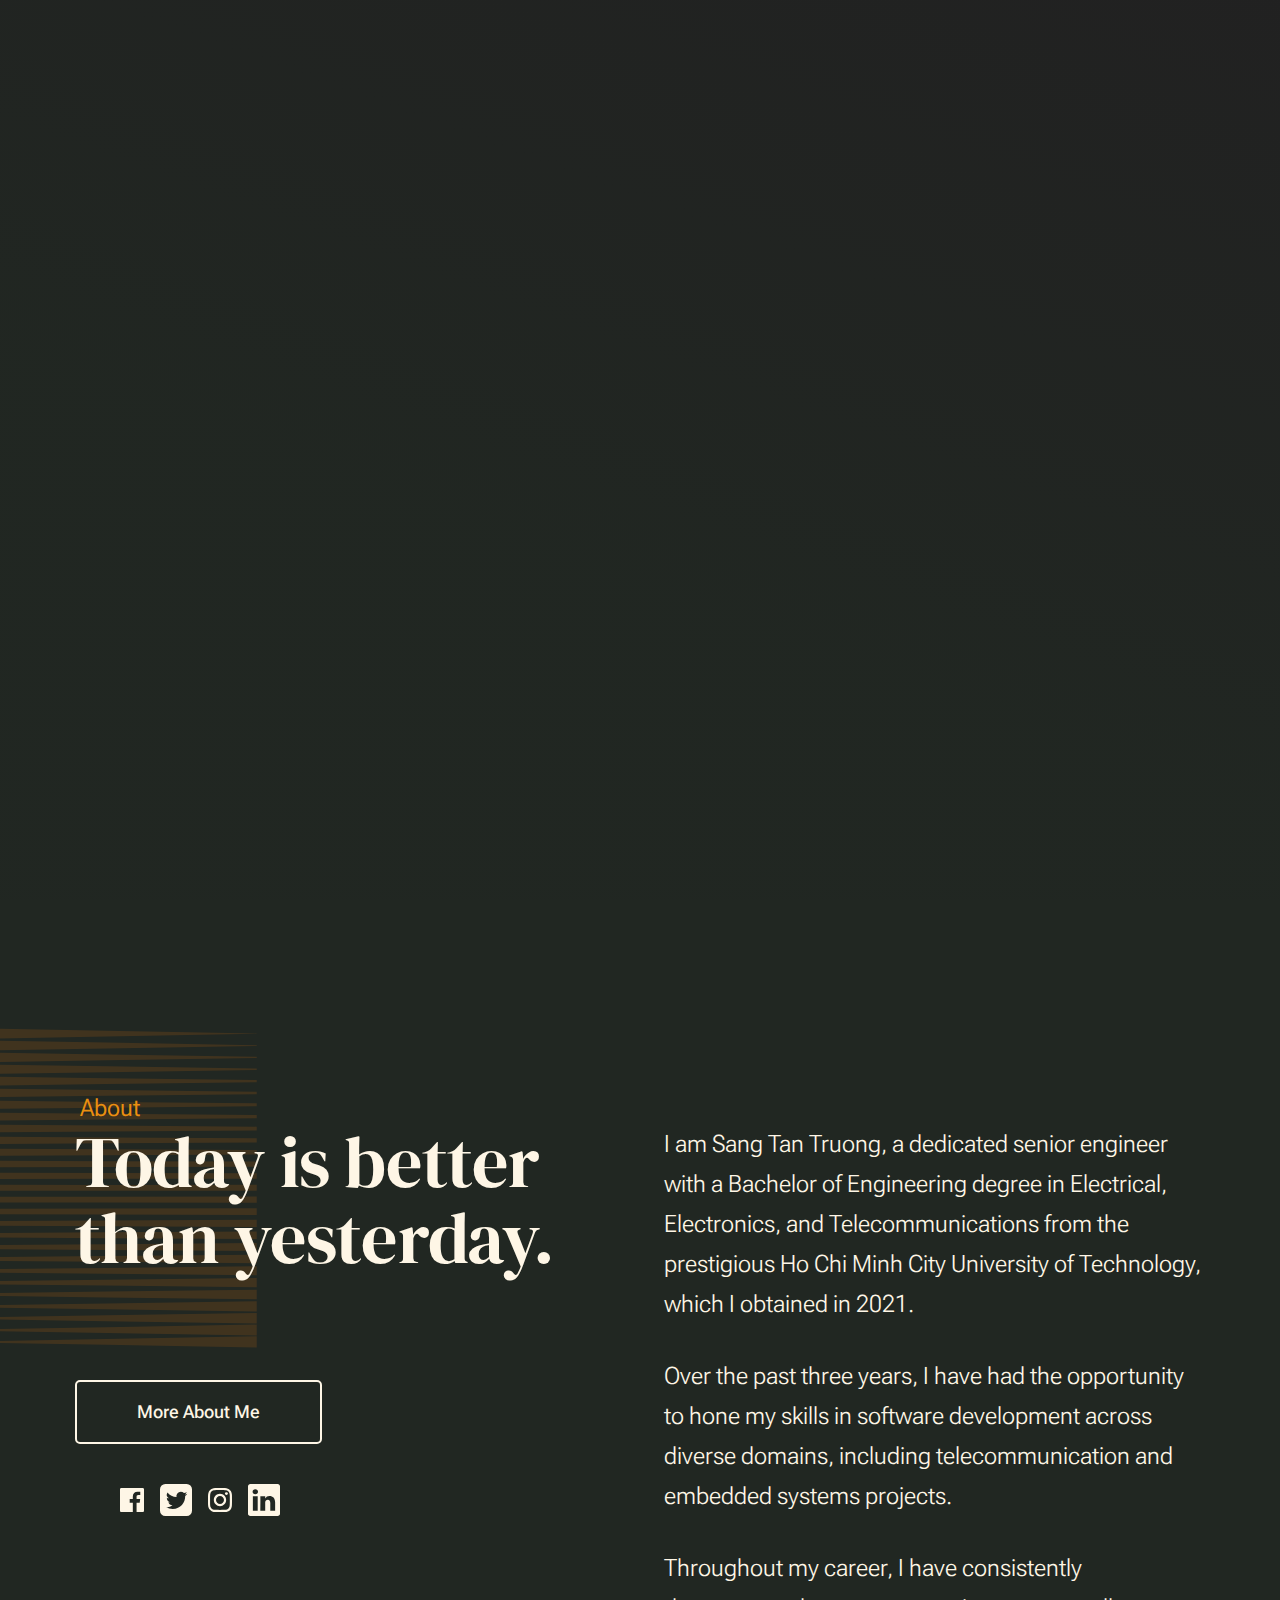
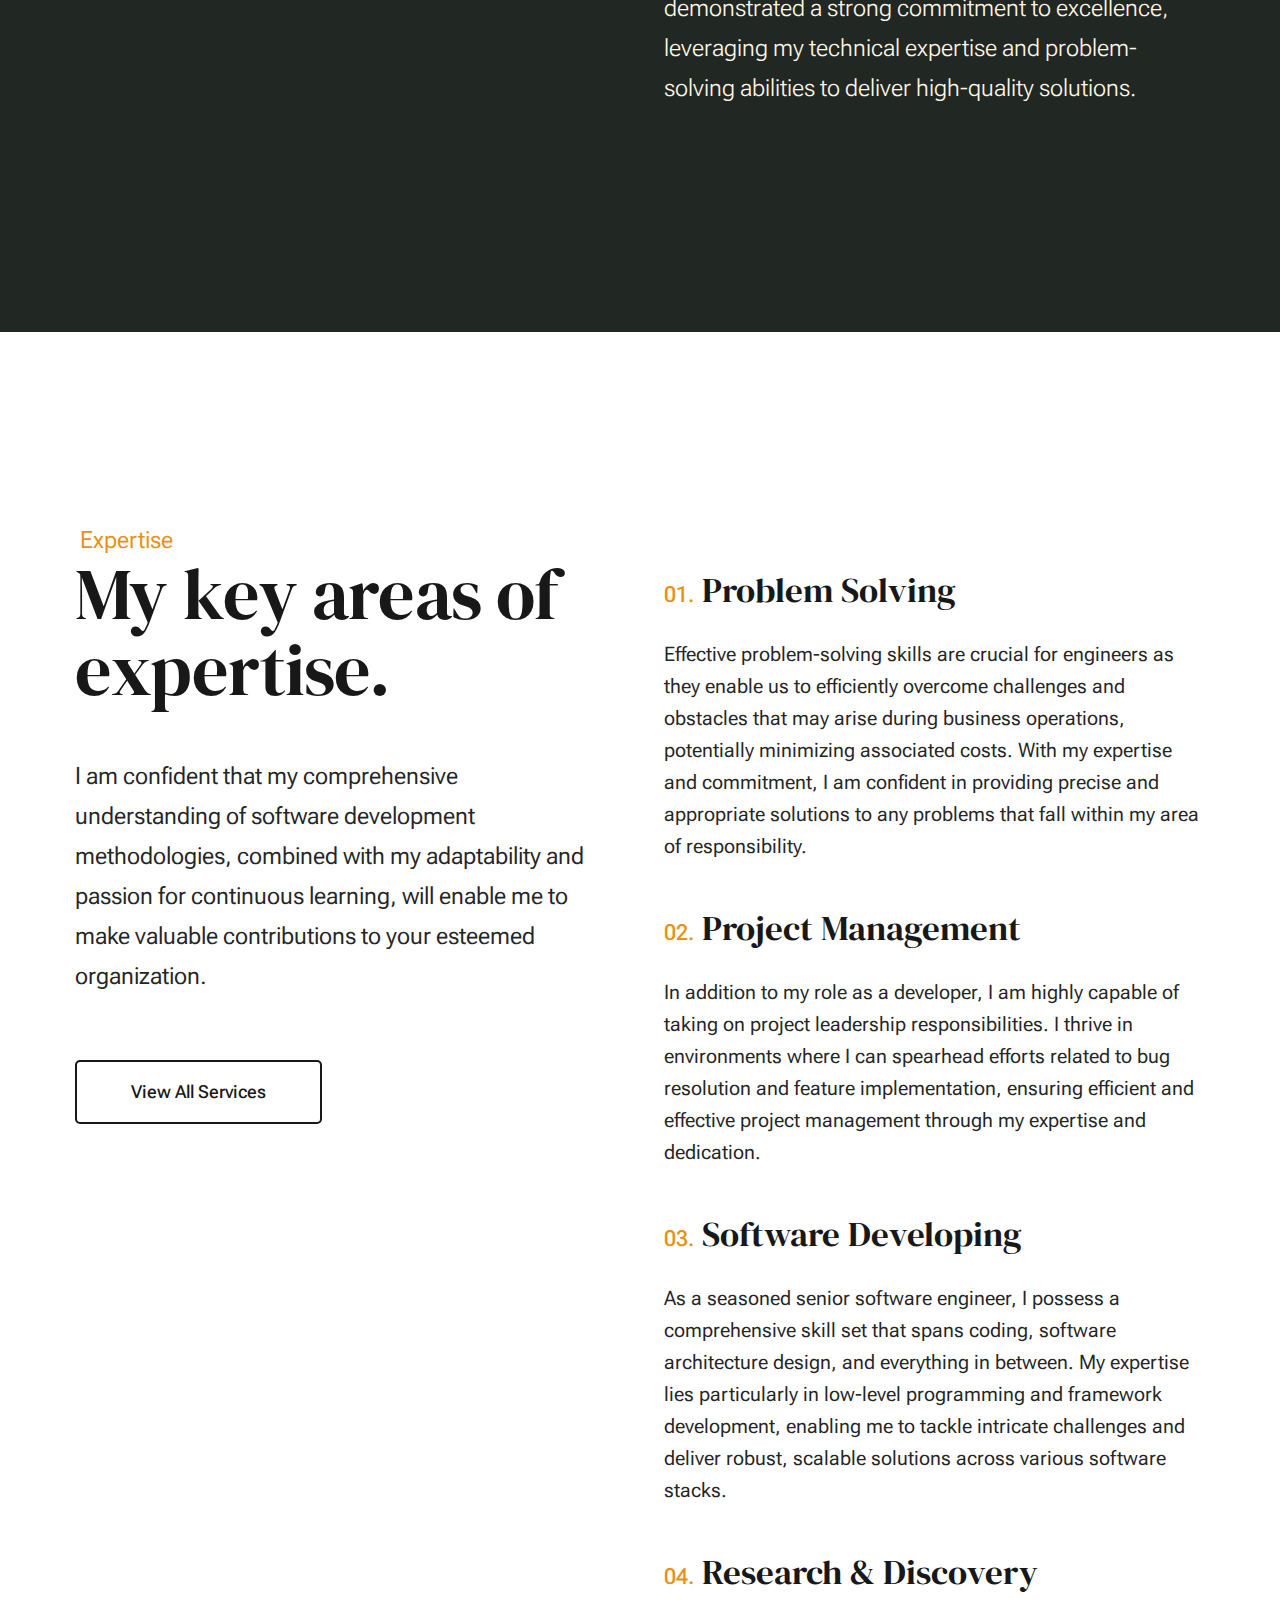
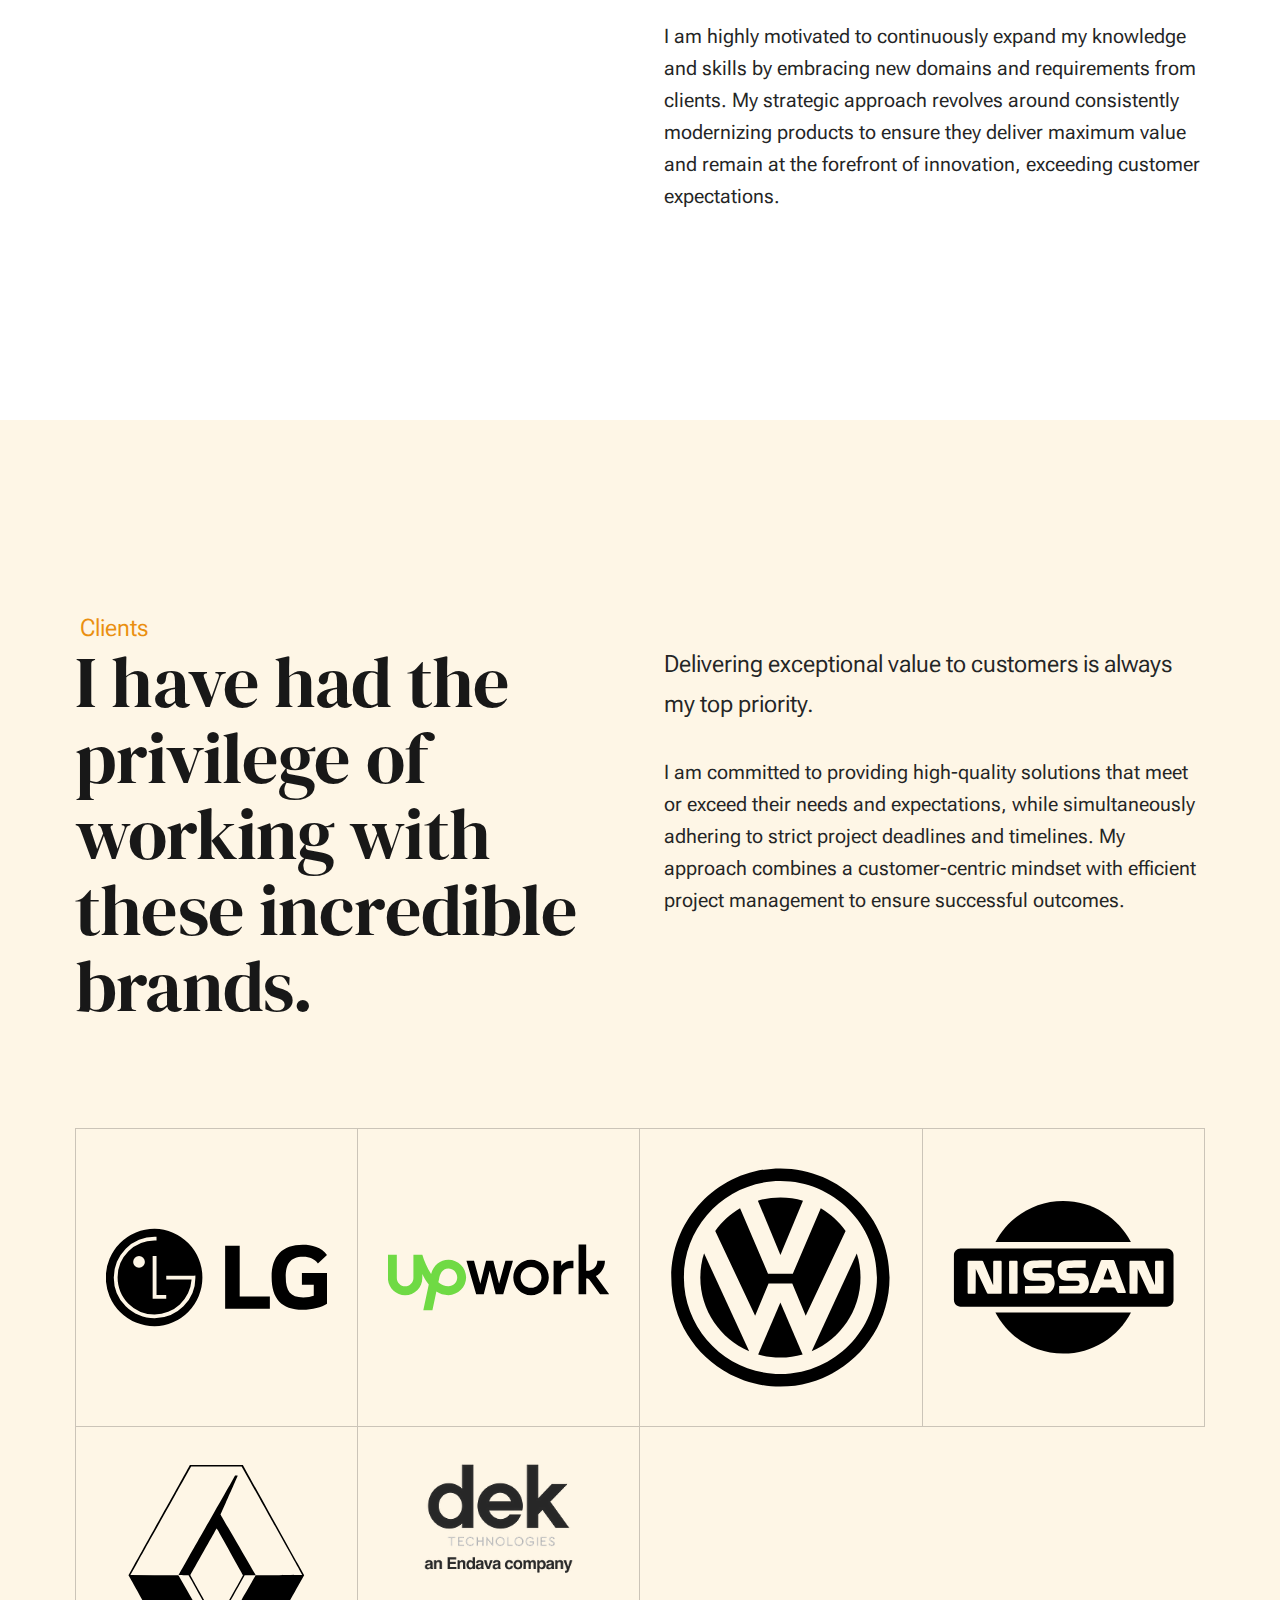
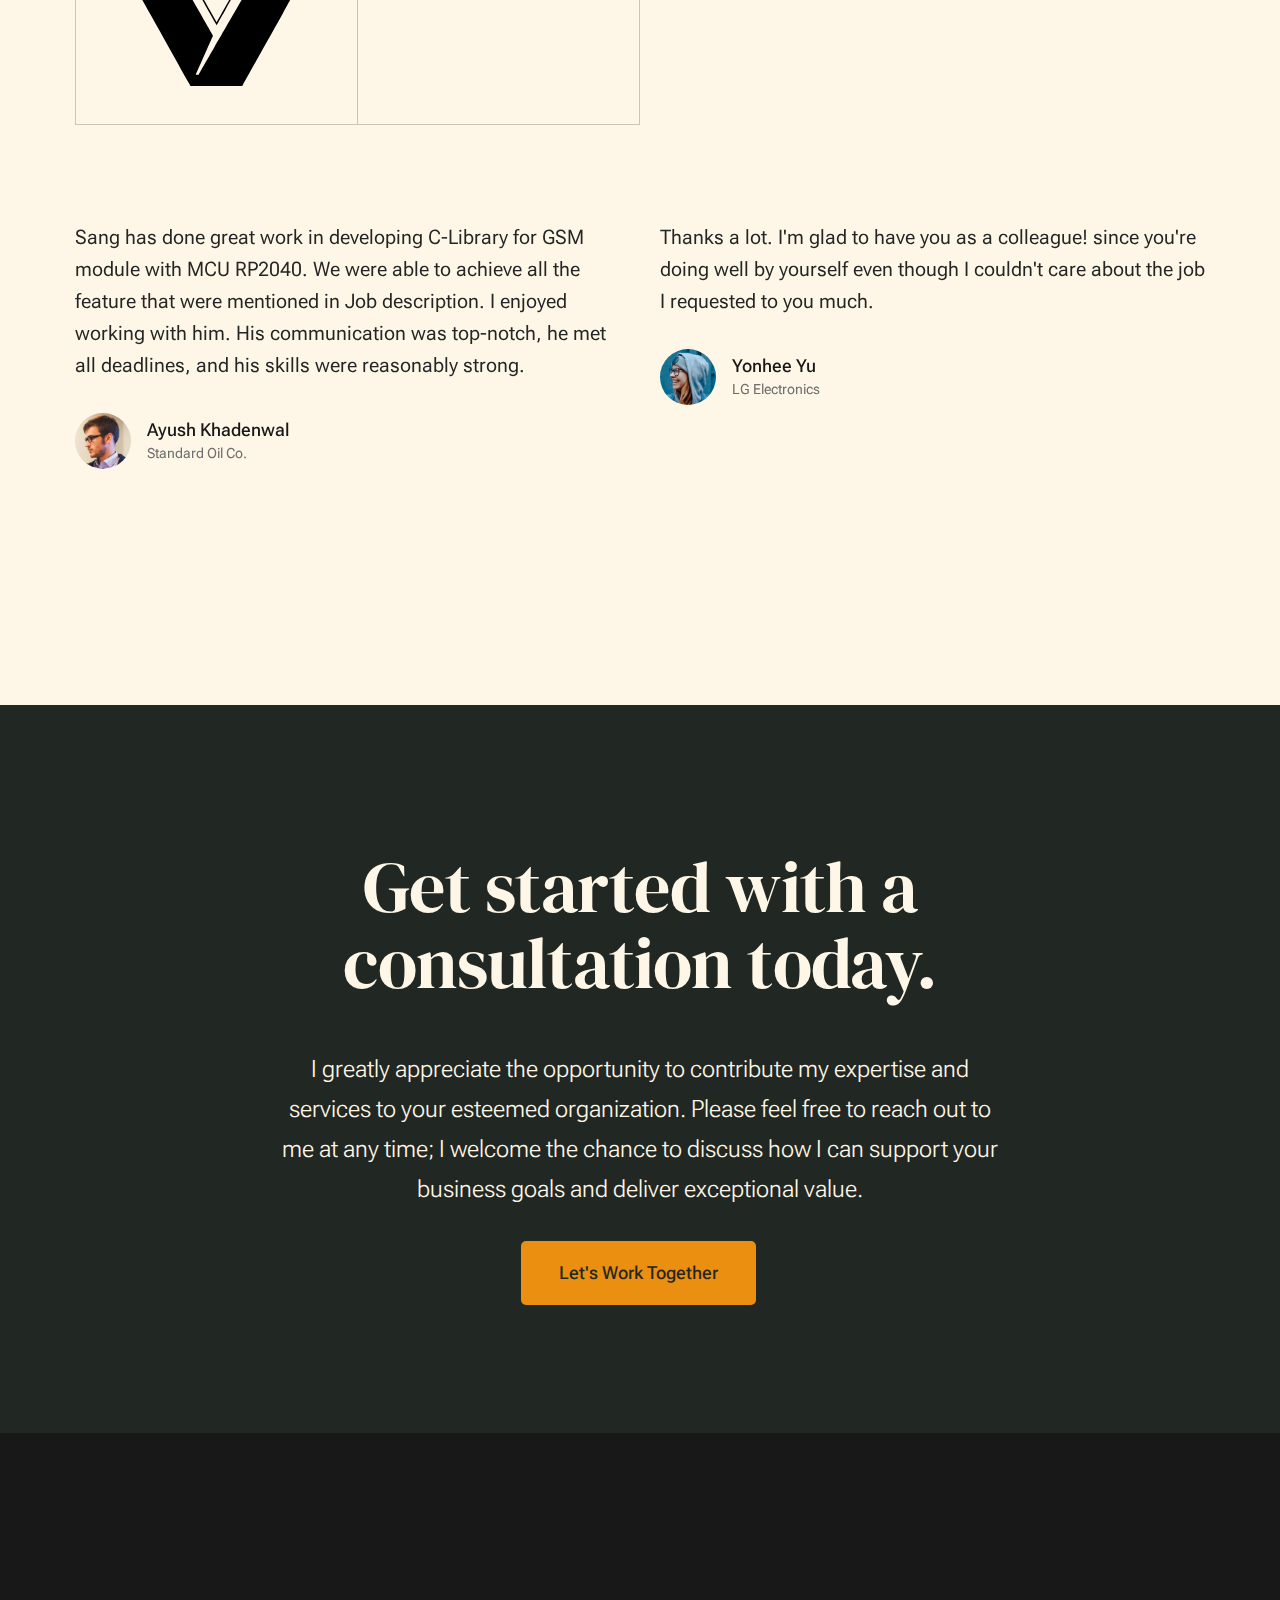
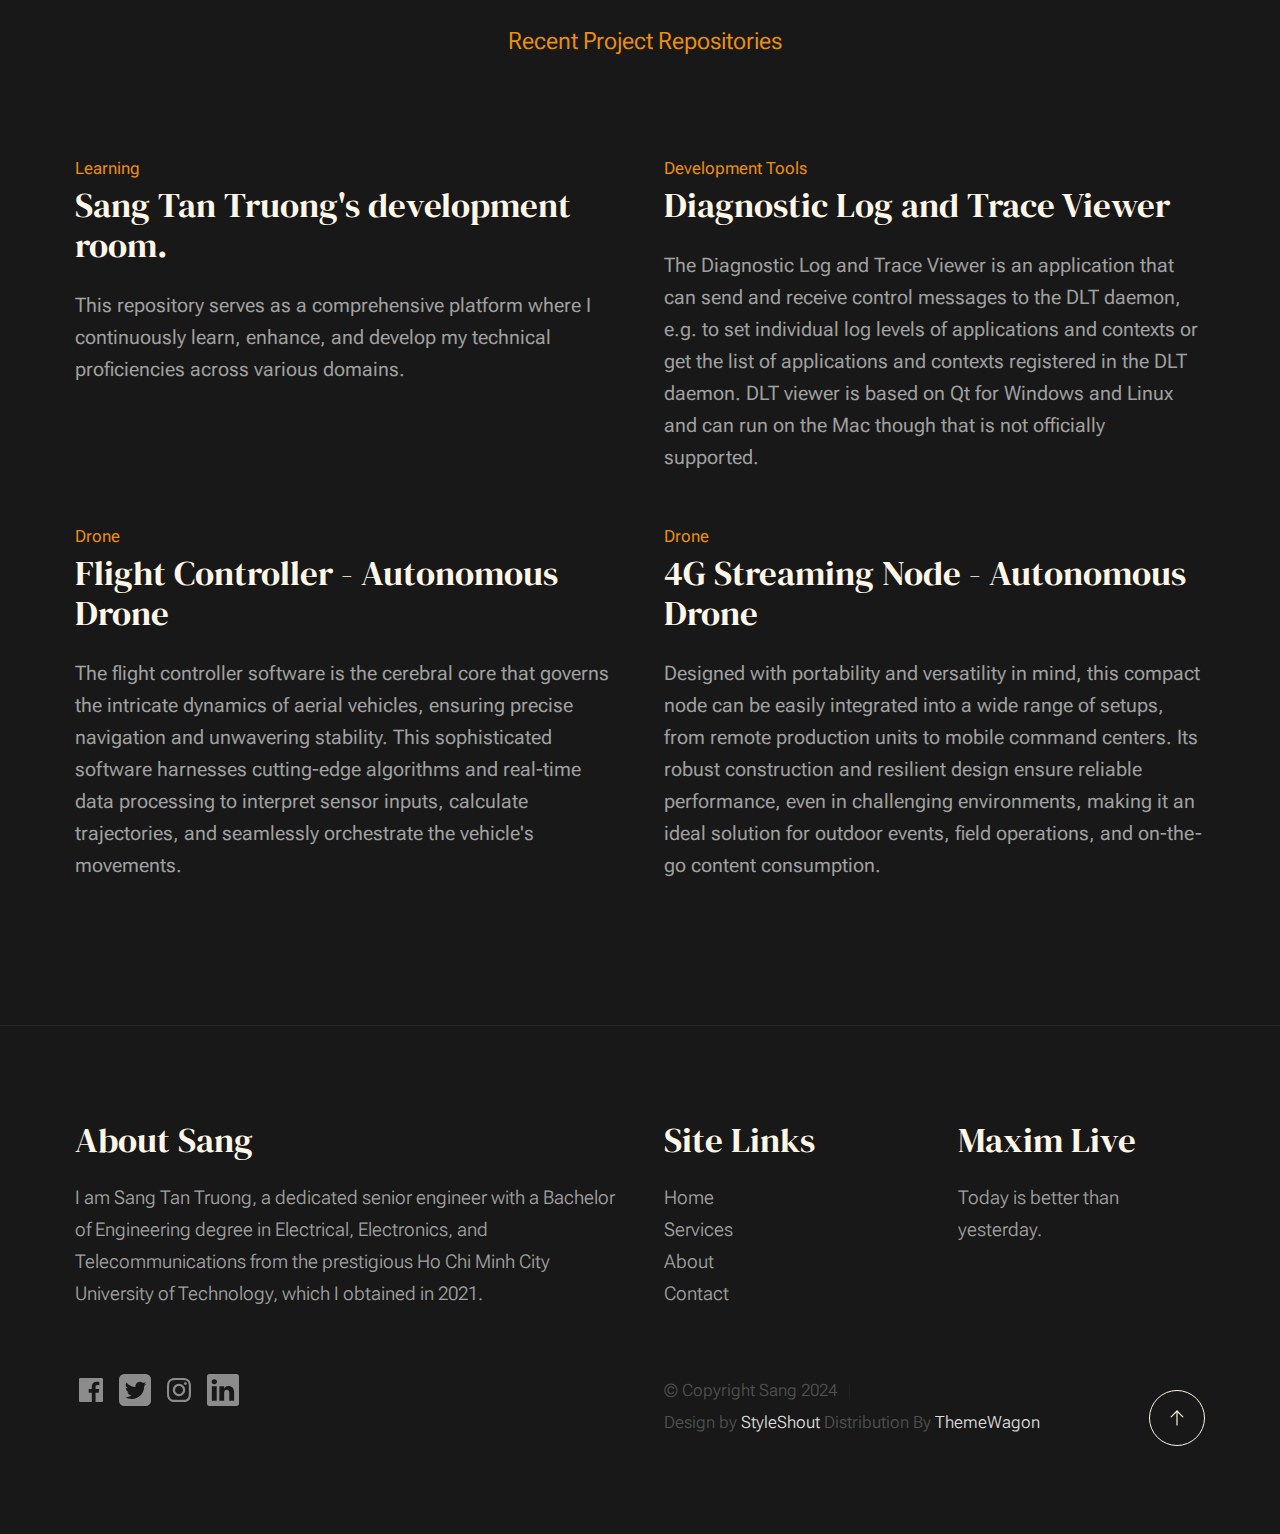
==== index.html @ 1070740a "Initial Commit for the contents" ====
<!DOCTYPE html>
<html lang="en" class="no-js" >
<head>

    <!--- basic page needs
    ================================================== -->
    <meta charset="utf-8">
    <meta name="viewport" content="width=device-width, initial-scale=1">
    <title>Sang</title>

    <script>
        document.documentElement.classList.remove('no-js');
        document.documentElement.classList.add('js');
    </script>

    <!-- CSS
    ================================================== -->
    <link rel="stylesheet" href="css/vendor.css">
    <link rel="stylesheet" href="css/styles.css">

    <!-- favicons
    ================================================== -->
    <link rel="apple-touch-icon" sizes="180x180" href="apple-touch-icon.png">
    <link rel="icon" type="image/png" sizes="32x32" href="favicon-32x32.png">
    <link rel="icon" type="image/png" sizes="16x16" href="favicon-16x16.png">
    <link rel="manifest" href="site.webmanifest">

</head>


<body id="top">


    <!-- preloader
    ================================================== -->
    <div id="preloader">
        <div id="loader" class="dots-fade">
            <div></div>
            <div></div>
            <div></div>
        </div>
    </div>


    <!-- page wrap
    ================================================== -->
    <div id="page" class="s-pagewrap ss-home">


        <!-- # site header
        ================================================== -->
        <header class="s-header">

            <div class="row s-header__inner width-sixteen-col">

                <div class="s-header__block">
                    <div class="s-header__logo">
                        <a class="logo" href="index.html">
                            <img src="images/logo.svg" alt="Homepage">
                        </a>
                    </div>

                    <a class="s-header__menu-toggle" href="#0"><span>Menu</span></a>
                </div> <!-- end s-header__block -->

                <nav class="s-header__nav">

                    <ul class="s-header__menu-links">
                        <li><a href="about.html">About</a></li>
                        <li><a href="services.html">Services</a></li>
                        <li><a href="contact.html">Contact</a></li>
                    </ul> <!-- s-header__menu-links -->

                    <div class="s-header__contact">
                        <a href="contact.html" class="btn btn--primary s-header__contact-btn">Let's Work Together</a>
                    </div> <!-- s-header__contact -->

                </nav> <!-- end s-header__nav -->

            </div> <!-- end s-header__inner -->

        </header> <!-- end s-header -->


        <!-- # site main content
        ================================================== -->
        <section id="content" class="s-content">

            <!-- intro
            ----------------------------------------------- -->
            <section id="intro" class="s-intro">

                <div class="row s-intro__content width-sixteen-col">

                    <div class="column lg-12 s-intro__content-inner grid-block">

                        <div class="s-intro__content-text">
                            <div class="s-intro__content-pretitle text-pretitle">Hello, I'm Sang</div>
                            <h1 class="s-intro__content-title">
                                I create robust <br>
                                and reliable software <br>
                                that delivers results <br>
                                for your business.
                            </h1>
                        </div> <!-- s-intro__content-text -->

                        <div class="s-intro__content-media">
                            <div class="s-intro__content-media-inner">
                                <img src="images/intro-bg.jpg" srcset="images/intro-bg.jpg 1x, images/intro-bg@2x.jpg 2x" alt="">
                                <div class="lines">
                                    <span></span>
                                </div>
                            </div>
                        </div> <!-- s-intro__content-media -->

                        <div class="s-intro__scroll-down">
                            <a href="#about" class="smoothscroll">
                                <div class="scroll-icon">
                                    <svg xmlns="http://www.w3.org/2000/svg" viewBox="0 0 24 24" width="36" height="36" fill="none" stroke="#97b34a" stroke-width="1" stroke-linecap="round" stroke-linejoin="round">&lt;!--!  Atomicons Free 1.00 by @atisalab License - https://atomicons.com/license/ (Icons: CC BY 4.0) Copyright 2021 Atomicons --&gt;<polyline points="7 13 12 18 17 13"></polyline><line x1="12" y1="18" x2="12" y2="6"></line></svg>
                                </div>
                                <span>Scroll for more</span>
                            </a>
                        </div> <!-- s-intro__scroll-down -->

                    </div> <!-- s-intro__content-inner -->

                </div> <!-- s-intro__content -->

            </section> <!-- end s-intro -->

            <!-- about
            ----------------------------------------------- -->
            <section id="about" class="s-about target-section">

                <div class="row s-about__content width-sixteen-col">
                    <div class="column grid-block grid-section-split">

                        <img src="images/geometric_shape.svg" alt="" class="s-about__content-imgbg">

                        <div class="section-header grid-section-split__header">
                            <div class="text-pretitle">About</div>
                            <h2 class="text-display-title">
                            Today is better than yesterday.
                            </h2>
                        </div> <!-- end section-header -->

                        <div class="s-about__content-main grid-section-split__primary">
                            <p class="attention-getter">
                                I am Sang Tan Truong, a dedicated senior engineer
                                with a Bachelor of Engineering degree in Electrical, Electronics, and Telecommunications
                                from the prestigious Ho Chi Minh City University of Technology, which I obtained in 2021.
                            </p>

                            <p class="attention-getter">
                                Over the past three years, I have had the opportunity to hone my skills in software development
                                across diverse domains, including telecommunication and embedded systems projects.
                            </p>

                            <p class="attention-getter">
                                Throughout my career, I have consistently demonstrated a strong commitment to excellence,
                                leveraging my technical expertise and problem-solving abilities to deliver high-quality solutions.
                            </p>
                        </div> <!-- end s-about__content-main -->

                        <div class="s-about__content-btn grid-section-split__bottom">
                            <a href="about.html" class="btn btn--stroke u-fullwidth">More About Me</a>

                            <ul class="s-about__social social-list">
                                <li>
                                    <a href="https://www.facebook.com/tan.sang.1428/" target="_blank">
                                        <svg xmlns="http://www.w3.org/2000/svg" width="24" height="24" viewBox="0 0 24 24" style="fill:rgba(0, 0, 0, 1);transform:;-ms-filter:"><path d="M20,3H4C3.447,3,3,3.448,3,4v16c0,0.552,0.447,1,1,1h8.615v-6.96h-2.338v-2.725h2.338v-2c0-2.325,1.42-3.592,3.5-3.592 c0.699-0.002,1.399,0.034,2.095,0.107v2.42h-1.435c-1.128,0-1.348,0.538-1.348,1.325v1.735h2.697l-0.35,2.725h-2.348V21H20 c0.553,0,1-0.448,1-1V4C21,3.448,20.553,3,20,3z"></path></svg>
                                        <span class="u-screen-reader-text">Facebook</span>
                                    </a>
                                </li>
                                <li>
                                    <a href="https://twitter.com/sang_truon45366" target="_blank">
                                        <svg xmlns="http://www.w3.org/2000/svg" width="24" height="24" viewBox="0 0 24 24" fill="#000"><path d="M20 0a4 4 0 0 1 4 4v16a4 4 0 0 1-4 4H4a4 4 0 0 1-4-4V4a4 4 0 0 1 4-4h16zm-4.42 5.8a3.28 3.28 0 0 0-3.2 4.03A9.32 9.32 0 0 1 5.61 6.4a3.26 3.26 0 0 0 1.02 4.38 3.27 3.27 0 0 1-1.49-.4v.03a3.28 3.28 0 0 0 2.64 3.22 3.3 3.3 0 0 1-1.49.06 3.29 3.29 0 0 0 3.07 2.28 6.59 6.59 0 0 1-4.86 1.36 9.29 9.29 0 0 0 5.03 1.47c6.04 0 9.34-5 9.34-9.34v-.42a6.65 6.65 0 0 0 1.63-1.7c-.59.26-1.22.44-1.89.52.68-.41 1.2-1.05 1.45-1.82-.64.38-1.34.65-2.09.8a3.28 3.28 0 0 0-2.4-1.04z"/></svg>
                                        <span class="u-screen-reader-text">Twitter</span>
                                    </a>
                                </li>
                                <li>
                                    <a href="https://www.instagram.com/sang_truongtan/" target="_blank">
                                        <svg xmlns="http://www.w3.org/2000/svg" width="24" height="24" viewBox="0 0 24 24" style="fill:rgba(0, 0, 0, 1);transform:;-ms-filter:"><path d="M11.999,7.377c-2.554,0-4.623,2.07-4.623,4.623c0,2.554,2.069,4.624,4.623,4.624c2.552,0,4.623-2.07,4.623-4.624 C16.622,9.447,14.551,7.377,11.999,7.377L11.999,7.377z M11.999,15.004c-1.659,0-3.004-1.345-3.004-3.003 c0-1.659,1.345-3.003,3.004-3.003s3.002,1.344,3.002,3.003C15.001,13.659,13.658,15.004,11.999,15.004L11.999,15.004z"></path><circle cx="16.806" cy="7.207" r="1.078"></circle><path d="M20.533,6.111c-0.469-1.209-1.424-2.165-2.633-2.632c-0.699-0.263-1.438-0.404-2.186-0.42 c-0.963-0.042-1.268-0.054-3.71-0.054s-2.755,0-3.71,0.054C7.548,3.074,6.809,3.215,6.11,3.479C4.9,3.946,3.945,4.902,3.477,6.111 c-0.263,0.7-0.404,1.438-0.419,2.186c-0.043,0.962-0.056,1.267-0.056,3.71c0,2.442,0,2.753,0.056,3.71 c0.015,0.748,0.156,1.486,0.419,2.187c0.469,1.208,1.424,2.164,2.634,2.632c0.696,0.272,1.435,0.426,2.185,0.45 c0.963,0.042,1.268,0.055,3.71,0.055s2.755,0,3.71-0.055c0.747-0.015,1.486-0.157,2.186-0.419c1.209-0.469,2.164-1.424,2.633-2.633 c0.263-0.7,0.404-1.438,0.419-2.186c0.043-0.962,0.056-1.267,0.056-3.71s0-2.753-0.056-3.71C20.941,7.57,20.801,6.819,20.533,6.111z M19.315,15.643c-0.007,0.576-0.111,1.147-0.311,1.688c-0.305,0.787-0.926,1.409-1.712,1.711c-0.535,0.199-1.099,0.303-1.67,0.311 c-0.95,0.044-1.218,0.055-3.654,0.055c-2.438,0-2.687,0-3.655-0.055c-0.569-0.007-1.135-0.112-1.669-0.311 c-0.789-0.301-1.414-0.923-1.719-1.711c-0.196-0.534-0.302-1.099-0.311-1.669c-0.043-0.95-0.053-1.218-0.053-3.654 c0-2.437,0-2.686,0.053-3.655c0.007-0.576,0.111-1.146,0.311-1.687c0.305-0.789,0.93-1.41,1.719-1.712 c0.534-0.198,1.1-0.303,1.669-0.311c0.951-0.043,1.218-0.055,3.655-0.055c2.437,0,2.687,0,3.654,0.055 c0.571,0.007,1.135,0.112,1.67,0.311c0.786,0.303,1.407,0.925,1.712,1.712c0.196,0.534,0.302,1.099,0.311,1.669 c0.043,0.951,0.054,1.218,0.054,3.655c0,2.436,0,2.698-0.043,3.654H19.315z"></path></svg>
                                        <span class="u-screen-reader-text">Instagram</span>
                                    </a>
                                </li>
                                <li>
                                    <a href="https://www.linkedin.com/in/sang-truong-tan-82979b220/" target="_blank">
                                        <svg xmlns="http://www.w3.org/2000/svg" width="24" height="24" viewBox="0 0 24 24" fill="#000"><path d="M22.23 0H1.77C.8 0 0 .77 0 1.72v20.56C0 23.23.8 24 1.77 24h20.46c.98 0 1.77-.77 1.77-1.72V1.72C24 .77 23.2 0 22.23 0zM7.27 20.1H3.65V9.24h3.62V20.1zM5.47 7.76h-.03c-1.22 0-2-.83-2-1.87 0-1.06.8-1.87 2.05-1.87 1.24 0 2 .8 2.02 1.87 0 1.04-.78 1.87-2.05 1.87zM20.34 20.1h-3.63v-5.8c0-1.45-.52-2.45-1.83-2.45-1 0-1.6.67-1.87 1.32-.1.23-.11.55-.11.88v6.05H9.28s.05-9.82 0-10.84h3.63v1.54a3.6 3.6 0 0 1 3.26-1.8c2.39 0 4.18 1.56 4.18 4.89v6.21z"/></svg>
                                        <span class="u-screen-reader-text">Linkedin</span>
                                    </a>
                                </li>
                            </ul> <!-- end s-footer__social -->
                        </div> <!-- end s-about__content-btn -->

                    </div> <!-- content-inner -->
                </div>

            </section> <!-- end s-about -->

            <!-- expertise
            ----------------------------------------------- -->
            <section id="expertise" class="s-expertise">

                <div class="row s-expertise__content width-sixteen-col">
                    <div class="column xl-12 grid-block grid-section-split">

                        <div class="section-header grid-section-split__header">
                            <div class="text-pretitle">Expertise</div>
                            <h2 class="text-display-title">
                            My key areas of expertise.
                            </h2>

                            <p class="lead">
                            I am confident that my comprehensive understanding of software development methodologies,
                            combined with my adaptability and passion for continuous learning,
                            will enable me to make valuable contributions to your esteemed organization.
                            </p>
                        </div> <!-- end section-header -->

                        <div class="s-expertise__content-main grid-section-split__primary">

                            <div class="grid-list-items list-items show-ctr">
                                <div class="grid-list-items__item list-items__item">
                                    <div class="grid-list-items__title list-items__item-header">
                                        <h3 class="list-items__item-title">Problem Solving</h3>
                                    </div>
                                    <div class="grid-list-items__text list-items__item-text">
                                        <p>
                                        Effective problem-solving skills are crucial for engineers as
                                        they enable us to efficiently overcome challenges and obstacles
                                        that may arise during business operations,
                                        potentially minimizing associated costs. With my expertise and commitment,
                                        I am confident in providing precise and appropriate solutions to
                                        any problems that fall within my area of responsibility.
                                        </p>
                                    </div>
                                </div> <!-- list-item -->
                                <div class="grid-list-items__item list-items__item">
                                    <div class="grid-list-items__title list-items__item-header">
                                        <h3 class="list-items__item-title">Project Management</h3>
                                    </div>
                                    <div class="grid-list-items__text list-items__item-text">
                                        <p>
                                        In addition to my role as a developer, I am highly capable of taking on project leadership responsibilities.
                                        I thrive in environments where I can spearhead efforts related to bug resolution and feature implementation,
                                        ensuring efficient and effective project management through my expertise and dedication.
                                        </p>
                                    </div>
                                </div> <!-- list-expertise__item -->
                                <div class="grid-list-items__item list-items__item">
                                    <div class="grid-list-items__title list-items__item-header">
                                        <h3 class="list-items__item-title">Software Developing</h3>
                                    </div>
                                    <div class="grid-list-items__text list-items__item-text">
                                        <p>
                                            As a seasoned senior software engineer, I possess a comprehensive skill set that spans coding,
                                            software architecture design, and everything in between.
                                            My expertise lies particularly in low-level programming and framework development,
                                            enabling me to tackle intricate challenges and deliver robust,
                                            scalable solutions across various software stacks.
                                        </p>
                                    </div>
                                </div> <!-- list-expertise__item -->
                                <div class="grid-list-items__item list-items__item">
                                    <div class="grid-list-items__title list-items__item-header">
                                        <h3 class="list-items__item-title">Research & Discovery</h3>
                                    </div>
                                    <div class="grid-list-items__text list-items__item-text">
                                        <p>
                                            I am highly motivated to continuously expand my knowledge and skills by
                                            embracing new domains and requirements from clients.
                                            My strategic approach revolves around consistently modernizing products
                                            to ensure they deliver maximum value and remain at the forefront of innovation,
                                            exceeding customer expectations.
                                        </p>
                                    </div>
                                </div> <!-- list-expertise__item -->

                            </div> <!-- grid-list-items -->
                        </div> <!-- end s-expertise__content-main -->

                        <div class="s-expertise__content-btn grid-section-split__bottom">
                            <a href="services.html" class="btn btn--stroke u-fullwidth">View All Services</a>
                        </div> <!-- end s-about__content-btn -->

                    </div> <!-- end grid-block-->
                </div> <!-- end s-expertise__content -->

            </section> <!-- end s-expertise -->

            <!-- clients
            ----------------------------------------------- -->
            <section id="clients" class="s-clients">

                <div class="row s-clients__content-block width-sixteen-col">
                    <div class="column xl-12 grid-block grid-section-split">

                        <div class="section-header grid-section-split__header">
                            <div class="text-pretitle">Clients</div>
                            <h2 class="text-display-title">
                            I have had the privilege of working with these incredible brands.
                            </h2>
                        </div> <!-- end section-header -->

                        <div class="grid-section-split__primary">
                            <p class="lead">
                                Delivering exceptional value to customers is always my top priority.
                            </p>

                            <p>
                                I am committed to providing high-quality solutions that meet or exceed their needs and expectations,
                                while simultaneously adhering to strict project deadlines and timelines.
                                My approach combines a customer-centric mindset with efficient project management to ensure successful outcomes.
                            </p>
                        </div> <!-- end grid-section-split__primary -->

                    </div> <!-- end column -->
                </div> <!-- end row -->

                <div class="row s-clients__content-block width-sixteen-col">
                    <div class="column xl-12">

                        <div class="clients-list">
                            <div class="clients-list__item">
                                <a href="#0">
                                    <img src="images/clients/lg.svg" alt="">
                                </a>
                            </div>
                            <div class="clients-list__item">
                                <a href="#0">
                                    <img src="images/clients/upwork.svg" alt="">
                                </a>
                            </div>
                            <div class="clients-list__item">
                                <a href="#0">
                                    <img src="images/clients/volkswagen.svg" alt="">
                                </a>
                            </div>
                            <div class="clients-list__item">
                                <a href="#0">
                                    <img src="images/clients/nissan.svg" alt="">
                                </a>
                            </div>
                            <div class="clients-list__item">
                                <a href="#0">
                                    <img src="images/clients/renault.svg" alt="">
                                </a>
                            </div>
                            <div class="clients-list__item">
                                <a href="#0">
                                    <img src="images/clients/DEK.png" alt="">
                                </a>
                            </div>
                        </div> <!-- end clients-list -->

                    </div> <!-- end column -->
                </div> <!-- end row -->

                <div class="row s-clients__content-block width-sixteen-col">
                    <div class="column xl-12 testimonials">

                        <div class="swiper-container testimonials__slider home-slider">

                            <div class="swiper-wrapper">
                                <div class="testimonials__slide swiper-slide">
                                    <p>
                                        Sang has done great work in developing C-Library for GSM module with MCU RP2040.
                                        We were able to achieve all the feature that were mentioned in Job description.
                                        I enjoyed working with him. His communication was top-notch, he met all deadlines,
                                        and his skills were reasonably strong.
                                    </p>
                                    <div class="testimonials__author">
                                        <img src="images/avatars/user-01.jpg" alt="Author image" class="testimonials__avatar">
                                        <cite class="testimonials__cite">
                                            <strong>Ayush Khadenwal</strong>
                                            <span>Standard Oil Co.</span>
                                        </cite>
                                    </div>
                                </div>
                                <div class="testimonials__slide swiper-slide">
                                    <p>
                                    Thanks a lot. I'm glad to have you as a colleague! since you're doing well by yourself
                                    even though I couldn't care about the job I requested to you much.
                                    </p>
                                    <div class="testimonials__author">
                                        <img src="images/avatars/user-02.jpg" alt="Author image" class="testimonials__avatar">
                                        <cite class="testimonials__cite">
                                            <strong>Yonhee Yu</strong>
                                            <span>LG Electronics</span>
                                        </cite>
                                    </div>
                                </div>
                            </div> <!-- end swiper-wrapper -->

                            <div class="swiper-pagination"></div>

                        </div> <!--end testimonials__slider -->

                    </div> <!-- end column -->
                </div> <!-- end row -->


            </section> <!-- end s-clients -->

        </section> <!-- s-content-->

        <!-- # cta
        ================================================== -->
        <section id="cta" class="s-cta">

            <div class="row row-x-center text-center">
                <div class="column xl-8 lg-12">

                    <div class="s-cta__content">
                        <h2 class="text-display-title">
                        Get started with a consultation today.
                        </h2>
                        <p class="lead">
                            I greatly appreciate the opportunity to contribute my expertise and
                            services to your esteemed organization. Please feel free to reach out to me at any time;
                            I welcome the chance to discuss how I can support your business goals and deliver exceptional value.
                        </p>
                        <a href="contact.html" class="btn btn--primary">Let's Work Together</a>
                    </div>

                </div>
            </div>

        </section> <!-- end s-cta -->

        <!-- # journal
        ================================================== -->
        <section id="journal" class="s-journal">

            <div class="row s-journal__content width-sixteen-col">
                <div class="column xl-12 grid-block">

                    <div class="grid-full section-header text-center">
                        <div class="text-pretitle">Recent Project Repositories</div>
                        <!-- <h2 class="text-display-title">
                        Latest projects
                        </h2> -->
                    </div> <!-- end section-header -->

                    <div class="grid-full s-journal__content-main grid-list-items">

                        <div class="grid-list-items__item blog-card">
                            <div class="blog-card__header">
                                <div class="blog-card__cat-links">
                                    <a href="https://github.com/SangTruongTan/self-learning" target="_blank">Learning</a>
                                </div>
                                <h3 class="blog-card__title"><a href="https://github.com/SangTruongTan/self-learning" target="_blank">Sang Tan Truong's development room.</a></h3>
                            </div>
                            <div class="blog-card__text">
                                <p>
                                    This repository serves as a comprehensive platform where
                                    I continuously learn, enhance, and develop my technical proficiencies across various domains.
                                </p>
                            </div>
                        </div> <!-- end blog-card -->
                        <div class="grid-list-items__item blog-card">
                            <div class="blog-card__header">
                                <div class="blog-card__cat-links">
                                    <a href="https://github.com/SangTruongTan/dlt-viewer" target="_blank">Development Tools</a>
                                </div>
                                <h3 class="blog-card__title"><a href="https://github.com/SangTruongTan/dlt-viewer" target="_blank">Diagnostic Log and Trace Viewer</a></h3>
                            </div>
                            <div class="blog-card__text">
                                <p>
                                    The Diagnostic Log and Trace Viewer is an application that can send and receive
                                    control messages to the DLT daemon, e.g. to set individual log levels of applications
                                    and contexts or get the list of applications and contexts registered in the DLT daemon.
                                    DLT viewer is based on Qt for Windows and Linux and can run on the Mac though that is not officially supported.
                                </p>
                            </div>
                        </div> <!-- end blog-card -->
                        <div class="grid-list-items__item blog-card">
                            <div class="blog-card__header">
                                <div class="blog-card__cat-links">
                                    <a href="https://github.com/SangTruongTan/Flight-Controller" target="_blank">Drone</a>
                                </div>
                                <h3 class="blog-card__title"><a href="https://github.com/SangTruongTan/Flight-Controller" target="_blank">Flight Controller - Autonomous Drone</a></h3>
                            </div>
                            <div class="blog-card__text">
                                <p>
                                    The flight controller software is the cerebral core that governs the intricate dynamics of aerial vehicles,
                                    ensuring precise navigation and unwavering stability.
                                    This sophisticated software harnesses cutting-edge algorithms and real-time data processing to interpret sensor inputs,
                                    calculate trajectories, and seamlessly orchestrate the vehicle's movements.
                                </p>
                            </div>
                        </div> <!-- end blog card -->
                        <div class="grid-list-items__item blog-card">
                            <div class="blog-card__header">
                                <div class="blog-card__cat-links">
                                    <a href="https://github.com/SangTruongTan/Esp32_4GNode" target="_blank">Drone</a>
                                </div>
                                <h3 class="blog-card__title"><a href="https://github.com/SangTruongTan/Esp32_4GNode" target="_blank">4G Streaming Node - Autonomous Drone</a></h3>
                            </div>
                            <div class="blog-card__text">
                                <p>
                                    Designed with portability and versatility in mind, this compact node can be easily integrated into a wide range of setups,
                                    from remote production units to mobile command centers. Its robust construction and resilient design ensure reliable performance,
                                    even in challenging environments, making it an ideal solution for outdoor events, field operations,
                                    and on-the-go content consumption.
                                </p>
                            </div>
                        </div> <!-- end blog card -->
                    </div> <!-- end grid-list-items -->

                </div> <!-- end grid-block-->
            </div> <!-- end s-journal__content -->

        </section> <!-- end s-journal -->


        <!-- # footer
        ================================================== -->
        <footer class="s-footer">
            <div class="row s-footer__content">
                <div class="column xl-6 lg-6 md-12 s-footer__block s-footer__about">
                    <h3>About Sang</h3>
                    <p>
                        I am Sang Tan Truong, a dedicated senior engineer
                        with a Bachelor of Engineering degree in Electrical, Electronics, and Telecommunications
                        from the prestigious Ho Chi Minh City University of Technology, which I obtained in 2021.
                    </p>
                </div>
                <div class="column xl-3 lg-6 md-12 s-footer__block s-footer__site-links">
                    <h3>Site Links</h3>
                    <ul class="link-list">
                        <li><a href="index.html">Home</a></li>
                        <li><a href="services.html" target="_blank">Services</a></li>
                        <li><a href="about.html" target="_blank">About</a></li>
                        <li><a href="contact.html" target="_blank">Contact</a></li>
                    </ul>
                </div>
                <div class="column xl-3 lg-6 md-12 tab-12 s-footer__block s-footer__newsletter">
                    <h3>Maxim Live</h3>
                    <p>
                        Today is better than yesterday.
                    </p>
                </div>
            </div>

            <div class="row s-footer__bottom">
                <div class="column xl-6 lg-12">
                    <ul class="s-footer__social social-list">
                        <li>
                            <a href="https://www.facebook.com/tan.sang.1428/" target="_blank">
                                <svg xmlns="http://www.w3.org/2000/svg" width="24" height="24" viewBox="0 0 24 24" style="fill:rgba(0, 0, 0, 1);transform:;-ms-filter:"><path d="M20,3H4C3.447,3,3,3.448,3,4v16c0,0.552,0.447,1,1,1h8.615v-6.96h-2.338v-2.725h2.338v-2c0-2.325,1.42-3.592,3.5-3.592 c0.699-0.002,1.399,0.034,2.095,0.107v2.42h-1.435c-1.128,0-1.348,0.538-1.348,1.325v1.735h2.697l-0.35,2.725h-2.348V21H20 c0.553,0,1-0.448,1-1V4C21,3.448,20.553,3,20,3z"></path></svg>
                                <span class="u-screen-reader-text">Facebook</span>
                            </a>
                        </li>
                        <li>
                            <a href="https://twitter.com/sang_truon45366" target="_blank">
                                <svg xmlns="http://www.w3.org/2000/svg" width="24" height="24" viewBox="0 0 24 24" fill="#000"><path d="M20 0a4 4 0 0 1 4 4v16a4 4 0 0 1-4 4H4a4 4 0 0 1-4-4V4a4 4 0 0 1 4-4h16zm-4.42 5.8a3.28 3.28 0 0 0-3.2 4.03A9.32 9.32 0 0 1 5.61 6.4a3.26 3.26 0 0 0 1.02 4.38 3.27 3.27 0 0 1-1.49-.4v.03a3.28 3.28 0 0 0 2.64 3.22 3.3 3.3 0 0 1-1.49.06 3.29 3.29 0 0 0 3.07 2.28 6.59 6.59 0 0 1-4.86 1.36 9.29 9.29 0 0 0 5.03 1.47c6.04 0 9.34-5 9.34-9.34v-.42a6.65 6.65 0 0 0 1.63-1.7c-.59.26-1.22.44-1.89.52.68-.41 1.2-1.05 1.45-1.82-.64.38-1.34.65-2.09.8a3.28 3.28 0 0 0-2.4-1.04z"/></svg>
                                <span class="u-screen-reader-text">Twitter</span>
                            </a>
                        </li>
                        <li>
                            <a href="https://www.instagram.com/sang_truongtan/" target="_blank">
                                <svg xmlns="http://www.w3.org/2000/svg" width="24" height="24" viewBox="0 0 24 24" style="fill:rgba(0, 0, 0, 1);transform:;-ms-filter:"><path d="M11.999,7.377c-2.554,0-4.623,2.07-4.623,4.623c0,2.554,2.069,4.624,4.623,4.624c2.552,0,4.623-2.07,4.623-4.624 C16.622,9.447,14.551,7.377,11.999,7.377L11.999,7.377z M11.999,15.004c-1.659,0-3.004-1.345-3.004-3.003 c0-1.659,1.345-3.003,3.004-3.003s3.002,1.344,3.002,3.003C15.001,13.659,13.658,15.004,11.999,15.004L11.999,15.004z"></path><circle cx="16.806" cy="7.207" r="1.078"></circle><path d="M20.533,6.111c-0.469-1.209-1.424-2.165-2.633-2.632c-0.699-0.263-1.438-0.404-2.186-0.42 c-0.963-0.042-1.268-0.054-3.71-0.054s-2.755,0-3.71,0.054C7.548,3.074,6.809,3.215,6.11,3.479C4.9,3.946,3.945,4.902,3.477,6.111 c-0.263,0.7-0.404,1.438-0.419,2.186c-0.043,0.962-0.056,1.267-0.056,3.71c0,2.442,0,2.753,0.056,3.71 c0.015,0.748,0.156,1.486,0.419,2.187c0.469,1.208,1.424,2.164,2.634,2.632c0.696,0.272,1.435,0.426,2.185,0.45 c0.963,0.042,1.268,0.055,3.71,0.055s2.755,0,3.71-0.055c0.747-0.015,1.486-0.157,2.186-0.419c1.209-0.469,2.164-1.424,2.633-2.633 c0.263-0.7,0.404-1.438,0.419-2.186c0.043-0.962,0.056-1.267,0.056-3.71s0-2.753-0.056-3.71C20.941,7.57,20.801,6.819,20.533,6.111z M19.315,15.643c-0.007,0.576-0.111,1.147-0.311,1.688c-0.305,0.787-0.926,1.409-1.712,1.711c-0.535,0.199-1.099,0.303-1.67,0.311 c-0.95,0.044-1.218,0.055-3.654,0.055c-2.438,0-2.687,0-3.655-0.055c-0.569-0.007-1.135-0.112-1.669-0.311 c-0.789-0.301-1.414-0.923-1.719-1.711c-0.196-0.534-0.302-1.099-0.311-1.669c-0.043-0.95-0.053-1.218-0.053-3.654 c0-2.437,0-2.686,0.053-3.655c0.007-0.576,0.111-1.146,0.311-1.687c0.305-0.789,0.93-1.41,1.719-1.712 c0.534-0.198,1.1-0.303,1.669-0.311c0.951-0.043,1.218-0.055,3.655-0.055c2.437,0,2.687,0,3.654,0.055 c0.571,0.007,1.135,0.112,1.67,0.311c0.786,0.303,1.407,0.925,1.712,1.712c0.196,0.534,0.302,1.099,0.311,1.669 c0.043,0.951,0.054,1.218,0.054,3.655c0,2.436,0,2.698-0.043,3.654H19.315z"></path></svg>
                                <span class="u-screen-reader-text">Instagram</span>
                            </a>
                        </li>
                        <li>
                            <a href="https://www.linkedin.com/in/sang-truong-tan-82979b220/" target="_blank">
                                <svg xmlns="http://www.w3.org/2000/svg" width="24" height="24" viewBox="0 0 24 24" fill="#000"><path d="M22.23 0H1.77C.8 0 0 .77 0 1.72v20.56C0 23.23.8 24 1.77 24h20.46c.98 0 1.77-.77 1.77-1.72V1.72C24 .77 23.2 0 22.23 0zM7.27 20.1H3.65V9.24h3.62V20.1zM5.47 7.76h-.03c-1.22 0-2-.83-2-1.87 0-1.06.8-1.87 2.05-1.87 1.24 0 2 .8 2.02 1.87 0 1.04-.78 1.87-2.05 1.87zM20.34 20.1h-3.63v-5.8c0-1.45-.52-2.45-1.83-2.45-1 0-1.6.67-1.87 1.32-.1.23-.11.55-.11.88v6.05H9.28s.05-9.82 0-10.84h3.63v1.54a3.6 3.6 0 0 1 3.26-1.8c2.39 0 4.18 1.56 4.18 4.89v6.21z"/></svg>
                                <span class="u-screen-reader-text">Linkedin</span>
                            </a>
                        </li>
                    </ul> <!-- end s-footer__social -->
                </div>
                <div class="column xl-6 lg-12">
                    <p class="ss-copyright">
                        <span>© Copyright Sang 2024</span>
                        <span>Design by <a href="https://www.styleshout.com/">StyleShout</a> Distribution By <a href="https://themewagon.com">ThemeWagon</a></span>
                    </p>
                </div>

                <div class="ss-go-top">
                    <a class="smoothscroll" title="Back to Top" href="#top">
                        <svg xmlns="http://www.w3.org/2000/svg" viewBox="0 0 24 24" width="36" height="36" fill="none" stroke="#ffffff" stroke-width="1" stroke-linecap="round" stroke-linejoin="round">&lt;!--!  Atomicons Free 1.00 by @atisalab License - https://atomicons.com/license/ (Icons: CC BY 4.0) Copyright 2021 Atomicons --&gt;<polyline points="17 11 12 6 7 11"></polyline><line x1="12" y1="18" x2="12" y2="6"></line></svg>
                    </a>
                </div> <!-- end ss-go-top -->
            </div>

        </footer> <!-- end s-footer -->

    </div> <!-- end page-wrap -->

    <!-- Java Script
    ================================================== -->
    <script src="js/plugins.js"></script>
    <script src="js/main.js"></script>

</body>
</html>
---- css/vendor.css ----
/* ===================================================================
 * Sang Third-party Stylesheets
 * Template Ver. 1.0.0
 * 12-13-2022
 * -------------------------------------------------------------------
 *
 * TOC:
 * # PrismJS
 * # Swiper
 *
 * ------------------------------------------------------------------- */


/* ===================================================================
 * # PrismJS 1.20.0
 *   https://prismjs.com/download.html#themes=prism-okaidia&languages=markup+css+clike+javascript+markup-templating+php 
 *   
 *   okaidia theme for JavaScript, CSS and HTML
 *   Loosely based on Monokai textmate theme by http://www.monokai.nl/
 *   @author ocodia
 * ------------------------------------------------------------------- */
code[class*=language-],
pre[class*=language-] {
  color          : #f8f8f2;
  background     : none;
  text-shadow    : 0 1px rgba(0, 0, 0, 0.3);
  font-family    : var(--font-mono);
  font-size      : calc(var(--text-size) * 0.9444);
  text-align     : left;
  white-space    : pre;
  word-spacing   : normal;
  word-break     : normal;
  word-wrap      : normal;
  line-height    : var(--vspace-1);
  -moz-tab-size  : 4;
  -o-tab-size    : 4;
  tab-size       : 4;
  -webkit-hyphens: none;
  -ms-hyphens    : none;
  hyphens        : none;
}

/* Code blocks */
pre[class*=language-] {
  padding : var(--vspace-0_5) 0 var(--vspace-1);
  margin  : var(--vspace-1) 0;
  overflow: auto;
}

:not(pre)>code[class*=language-],
pre[class*=language-] {
  background: #272822;
}

/* Inline code */
:not(pre)>code[class*=language-] {
  padding    : 0.1em;
  white-space: normal;
}

.token.comment,
.token.prolog,
.token.doctype,
.token.cdata {
  color: slategray;
}

.token.punctuation {
  color: #f8f8f2;
}

.token.namespace {
  opacity: 0.7;
}

.token.property,
.token.tag,
.token.constant,
.token.symbol,
.token.deleted {
  color: #f92672;
}

.token.boolean,
.token.number {
  color: #ae81ff;
}

.token.selector,
.token.attr-name,
.token.string,
.token.char,
.token.builtin,
.token.inserted {
  color: #a6e22e;
}

.token.operator,
.token.entity,
.token.url,
.language-css .token.string,
.style .token.string,
.token.variable {
  color: #f8f8f2;
}

.token.atrule,
.token.attr-value,
.token.function,
.token.class-name {
  color: #e6db74;
}

.token.keyword {
  color: #66d9ef;
}

.token.regex,
.token.important {
  color: #fd971f;
}

.token.important,
.token.bold {
  font-weight: bold;
}

.token.italic {
  font-style: italic;
}

.token.entity {
  cursor: help;
}



/* ===================================================================
 * # Swiper 6.4.5
 *   Most modern mobile touch slider and framework with hardware accelerated transitions
 *   https://swiperjs.com
 *
 *   Copyright 2014-2020 Vladimir Kharlampidi
 *
 *   Released under the MIT License
 *
 *   Released on: December 18, 2020
 * ------------------------------------------------------------------- */
@font-face {
  font-family: "swiper-icons";
  src        : url("data:application/font-woff;charset=utf-8;base64, [base64]//wADZ2x5ZgAAAywAAADMAAAD2MHtryVoZWFkAAABbAAAADAAAAA2E2+eoWhoZWEAAAGcAAAAHwAAACQC9gDzaG10eAAAAigAAAAZAAAArgJkABFsb2NhAAAC0AAAAFoAAABaFQAUGG1heHAAAAG8AAAAHwAAACAAcABAbmFtZQAAA/gAAAE5AAACXvFdBwlwb3N0AAAFNAAAAGIAAACE5s74hXjaY2BkYGAAYpf5Hu/j+W2+MnAzMYDAzaX6QjD6/4//Bxj5GA8AuRwMYGkAPywL13jaY2BkYGA88P8Agx4j+/8fQDYfA1AEBWgDAIB2BOoAeNpjYGRgYNBh4GdgYgABEMnIABJzYNADCQAACWgAsQB42mNgYfzCOIGBlYGB0YcxjYGBwR1Kf2WQZGhhYGBiYGVmgAFGBiQQkOaawtDAoMBQxXjg/wEGPcYDDA4wNUA2CCgwsAAAO4EL6gAAeNpj2M0gyAACqxgGNWBkZ2D4/wMA+xkDdgAAAHjaY2BgYGaAYBkGRgYQiAHyGMF8FgYHIM3DwMHABGQrMOgyWDLEM1T9/w8UBfEMgLzE////P/5//f/V/xv+r4eaAAeMbAxwIUYmIMHEgKYAYjUcsDAwsLKxc3BycfPw8jEQA/[base64]/uznmfPFBNODM2K7MTQ45YEAZqGP81AmGGcF3iPqOop0r1SPTaTbVkfUe4HXj97wYE+yNwWYxwWu4v1ugWHgo3S1XdZEVqWM7ET0cfnLGxWfkgR42o2PvWrDMBSFj/IHLaF0zKjRgdiVMwScNRAoWUoH78Y2icB/yIY09An6AH2Bdu/UB+yxopYshQiEvnvu0dURgDt8QeC8PDw7Fpji3fEA4z/PEJ6YOB5hKh4dj3EvXhxPqH/SKUY3rJ7srZ4FZnh1PMAtPhwP6fl2PMJMPDgeQ4rY8YT6Gzao0eAEA409DuggmTnFnOcSCiEiLMgxCiTI6Cq5DZUd3Qmp10vO0LaLTd2cjN4fOumlc7lUYbSQcZFkutRG7g6JKZKy0RmdLY680CDnEJ+UMkpFFe1RN7nxdVpXrC4aTtnaurOnYercZg2YVmLN/d/gczfEimrE/fs/bOuq29Zmn8tloORaXgZgGa78yO9/cnXm2BpaGvq25Dv9S4E9+5SIc9PqupJKhYFSSl47+Qcr1mYNAAAAeNptw0cKwkAAAMDZJA8Q7OUJvkLsPfZ6zFVERPy8qHh2YER+3i/BP83vIBLLySsoKimrqKqpa2hp6+jq6RsYGhmbmJqZSy0sraxtbO3sHRydnEMU4uR6yx7JJXveP7WrDycAAAAAAAH//wACeNpjYGRgYOABYhkgZgJCZgZNBkYGLQZtIJsFLMYAAAw3ALgAeNolizEKgDAQBCchRbC2sFER0YD6qVQiBCv/H9ezGI6Z5XBAw8CBK/m5iQQVauVbXLnOrMZv2oLdKFa8Pjuru2hJzGabmOSLzNMzvutpB3N42mNgZGBg4GKQYzBhYMxJLMlj4GBgAYow/P/PAJJhLM6sSoWKfWCAAwDAjgbRAAB42mNgYGBkAIIbCZo5IPrmUn0hGA0AO8EFTQAA") format("woff");
  font-weight: 400;
  font-style : normal;
}

:root {
  --swiper-theme-color: #007aff;
}

.swiper-container {
  margin-left : auto;
  margin-right: auto;
  position    : relative;
  overflow    : hidden;
  list-style  : none;
  padding     : 0;
  /* Fix of Webkit flickering */
  z-index     : 1;
}

.swiper-container-vertical>.swiper-wrapper {
  flex-direction: column;
}

.swiper-wrapper {
  position           : relative;
  width              : 100%;
  height             : 100%;
  z-index            : 1;
  display            : flex;
  transition-property: transform;
  box-sizing         : content-box;
}

.swiper-container-android .swiper-slide,
.swiper-wrapper {
  transform: translate3d(0px, 0, 0);
}

.swiper-container-multirow>.swiper-wrapper {
  flex-wrap: wrap;
}

.swiper-container-multirow-column>.swiper-wrapper {
  flex-wrap     : wrap;
  flex-direction: column;
}

.swiper-container-free-mode>.swiper-wrapper {
  transition-timing-function: ease-out;
  margin                    : 0 auto;
}

.swiper-slide {
  flex-shrink        : 0;
  width              : 100%;
  height             : 100%;
  position           : relative;
  transition-property: transform;
}

.swiper-slide-invisible-blank {
  visibility: hidden;
}

/* Auto Height */
.swiper-container-autoheight,
.swiper-container-autoheight .swiper-slide {
  height: auto;
}

.swiper-container-autoheight .swiper-wrapper {
  align-items        : flex-start;
  transition-property: transform, height;
}

/* 3D Effects */
.swiper-container-3d {
  perspective: 1200px;
}

.swiper-container-3d .swiper-wrapper,
.swiper-container-3d .swiper-slide,
.swiper-container-3d .swiper-slide-shadow-left,
.swiper-container-3d .swiper-slide-shadow-right,
.swiper-container-3d .swiper-slide-shadow-top,
.swiper-container-3d .swiper-slide-shadow-bottom,
.swiper-container-3d .swiper-cube-shadow {
  transform-style: preserve-3d;
}

.swiper-container-3d .swiper-slide-shadow-left,
.swiper-container-3d .swiper-slide-shadow-right,
.swiper-container-3d .swiper-slide-shadow-top,
.swiper-container-3d .swiper-slide-shadow-bottom {
  position      : absolute;
  left          : 0;
  top           : 0;
  width         : 100%;
  height        : 100%;
  pointer-events: none;
  z-index       : 10;
}

.swiper-container-3d .swiper-slide-shadow-left {
  background-image: linear-gradient(to left, rgba(0, 0, 0, 0.5), rgba(0, 0, 0, 0));
}

.swiper-container-3d .swiper-slide-shadow-right {
  background-image: linear-gradient(to right, rgba(0, 0, 0, 0.5), rgba(0, 0, 0, 0));
}

.swiper-container-3d .swiper-slide-shadow-top {
  background-image: linear-gradient(to top, rgba(0, 0, 0, 0.5), rgba(0, 0, 0, 0));
}

.swiper-container-3d .swiper-slide-shadow-bottom {
  background-image: linear-gradient(to bottom, rgba(0, 0, 0, 0.5), rgba(0, 0, 0, 0));
}

/* CSS Mode */
.swiper-container-css-mode>.swiper-wrapper {
  overflow          : auto;
  scrollbar-width   : none;
  /* For Firefox */
  -ms-overflow-style: none;
  /* For Internet Explorer and Edge */
}

.swiper-container-css-mode>.swiper-wrapper::-webkit-scrollbar {
  display: none;
}

.swiper-container-css-mode>.swiper-wrapper>.swiper-slide {
  scroll-snap-align: start start;
}

.swiper-container-horizontal.swiper-container-css-mode>.swiper-wrapper {
  -ms-scroll-snap-type: x mandatory;
  scroll-snap-type    : x mandatory;
}

.swiper-container-vertical.swiper-container-css-mode>.swiper-wrapper {
  -ms-scroll-snap-type: y mandatory;
  scroll-snap-type    : y mandatory;
}

:root {
  --swiper-navigation-size   : 44px;
  /*
    --swiper-navigation-color: var(--swiper-theme-color);
    */
}

.swiper-button-prev,
.swiper-button-next {
  position       : absolute;
  top            : 50%;
  width          : calc(var(--swiper-navigation-size) / 44 * 27);
  height         : var(--swiper-navigation-size);
  margin-top     : calc(-1 * var(--swiper-navigation-size) / 2);
  z-index        : 10;
  cursor         : pointer;
  display        : flex;
  align-items    : center;
  justify-content: center;
  color          : var(--swiper-navigation-color, var(--swiper-theme-color));
}

.swiper-button-prev.swiper-button-disabled,
.swiper-button-next.swiper-button-disabled {
  opacity       : 0.35;
  cursor        : auto;
  pointer-events: none;
}

.swiper-button-prev:after,
.swiper-button-next:after {
  font-family   : swiper-icons;
  font-size     : var(--swiper-navigation-size);
  text-transform: none !important;
  letter-spacing: 0;
  text-transform: none;
  font-variant  : initial;
  line-height   : 1;
}

.swiper-button-prev,
.swiper-container-rtl .swiper-button-next {
  left : 10px;
  right: auto;
}

.swiper-button-prev:after,
.swiper-container-rtl .swiper-button-next:after {
  content: "prev";
}

.swiper-button-next,
.swiper-container-rtl .swiper-button-prev {
  right: 10px;
  left : auto;
}

.swiper-button-next:after,
.swiper-container-rtl .swiper-button-prev:after {
  content: "next";
}

.swiper-button-prev.swiper-button-white,
.swiper-button-next.swiper-button-white {
  --swiper-navigation-color: #ffffff;
}

.swiper-button-prev.swiper-button-black,
.swiper-button-next.swiper-button-black {
  --swiper-navigation-color: #000000;
}

.swiper-button-lock {
  display: none;
}

:root {
  /*
    --swiper-pagination-color: var(--swiper-theme-color);
    */
}

.swiper-pagination {
  position  : absolute;
  text-align: center;
  transition: 300ms opacity;
  transform : translate3d(0, 0, 0);
  z-index   : 10;
}

.swiper-pagination.swiper-pagination-hidden {
  opacity: 0;
}

/* Common Styles */
.swiper-pagination-fraction,
.swiper-pagination-custom,
.swiper-container-horizontal>.swiper-pagination-bullets {
  bottom: 10px;
  left  : 0;
  width : 100%;
}

/* Bullets */
.swiper-pagination-bullets-dynamic {
  overflow : hidden;
  font-size: 0;
}

.swiper-pagination-bullets-dynamic .swiper-pagination-bullet {
  transform: scale(0.33);
  position : relative;
}

.swiper-pagination-bullets-dynamic .swiper-pagination-bullet-active {
  transform: scale(1);
}

.swiper-pagination-bullets-dynamic .swiper-pagination-bullet-active-main {
  transform: scale(1);
}

.swiper-pagination-bullets-dynamic .swiper-pagination-bullet-active-prev {
  transform: scale(0.66);
}

.swiper-pagination-bullets-dynamic .swiper-pagination-bullet-active-prev-prev {
  transform: scale(0.33);
}

.swiper-pagination-bullets-dynamic .swiper-pagination-bullet-active-next {
  transform: scale(0.66);
}

.swiper-pagination-bullets-dynamic .swiper-pagination-bullet-active-next-next {
  transform: scale(0.33);
}

.swiper-pagination-bullet {
  width        : 8px;
  height       : 8px;
  display      : inline-block;
  border-radius: 100%;
  background   : #000;
  opacity      : 0.2;
}

button.swiper-pagination-bullet {
  border            : none;
  margin            : 0;
  padding           : 0;
  box-shadow        : none;
  -webkit-appearance: none;
  -moz-appearance   : none;
  appearance        : none;
}

.swiper-pagination-clickable .swiper-pagination-bullet {
  cursor: pointer;
}

.swiper-pagination-bullet-active {
  opacity   : 1;
  background: var(--swiper-pagination-color, var(--swiper-theme-color));
}

.swiper-container-vertical>.swiper-pagination-bullets {
  right    : 10px;
  top      : 50%;
  transform: translate3d(0px, -50%, 0);
}

.swiper-container-vertical>.swiper-pagination-bullets .swiper-pagination-bullet {
  margin : 6px 0;
  display: block;
}

.swiper-container-vertical>.swiper-pagination-bullets.swiper-pagination-bullets-dynamic {
  top      : 50%;
  transform: translateY(-50%);
  width    : 8px;
}

.swiper-container-vertical>.swiper-pagination-bullets.swiper-pagination-bullets-dynamic .swiper-pagination-bullet {
  display   : inline-block;
  transition: 200ms transform, 200ms top;
}

.swiper-container-horizontal>.swiper-pagination-bullets .swiper-pagination-bullet {
  margin: 0 4px;
}

.swiper-container-horizontal>.swiper-pagination-bullets.swiper-pagination-bullets-dynamic {
  left       : 50%;
  transform  : translateX(-50%);
  white-space: nowrap;
}

.swiper-container-horizontal>.swiper-pagination-bullets.swiper-pagination-bullets-dynamic .swiper-pagination-bullet {
  transition: 200ms transform, 200ms left;
}

.swiper-container-horizontal.swiper-container-rtl>.swiper-pagination-bullets-dynamic .swiper-pagination-bullet {
  transition: 200ms transform, 200ms right;
}

/* Progress */
.swiper-pagination-progressbar {
  background: rgba(0, 0, 0, 0.25);
  position  : absolute;
}

.swiper-pagination-progressbar .swiper-pagination-progressbar-fill {
  background      : var(--swiper-pagination-color, var(--swiper-theme-color));
  position        : absolute;
  left            : 0;
  top             : 0;
  width           : 100%;
  height          : 100%;
  transform       : scale(0);
  transform-origin: left top;
}

.swiper-container-rtl .swiper-pagination-progressbar .swiper-pagination-progressbar-fill {
  transform-origin: right top;
}

.swiper-container-horizontal>.swiper-pagination-progressbar,
.swiper-container-vertical>.swiper-pagination-progressbar.swiper-pagination-progressbar-opposite {
  width : 100%;
  height: 4px;
  left  : 0;
  top   : 0;
}

.swiper-container-vertical>.swiper-pagination-progressbar,
.swiper-container-horizontal>.swiper-pagination-progressbar.swiper-pagination-progressbar-opposite {
  width : 4px;
  height: 100%;
  left  : 0;
  top   : 0;
}

.swiper-pagination-white {
  --swiper-pagination-color: #ffffff;
}

.swiper-pagination-black {
  --swiper-pagination-color: #000000;
}

.swiper-pagination-lock {
  display: none;
}

/* Scrollbar */
.swiper-scrollbar {
  border-radius   : 10px;
  position        : relative;
  -ms-touch-action: none;
  background      : rgba(0, 0, 0, 0.1);
}

.swiper-container-horizontal>.swiper-scrollbar {
  position: absolute;
  left    : 1%;
  bottom  : 3px;
  z-index : 50;
  height  : 5px;
  width   : 98%;
}

.swiper-container-vertical>.swiper-scrollbar {
  position: absolute;
  right   : 3px;
  top     : 1%;
  z-index : 50;
  width   : 5px;
  height  : 98%;
}

.swiper-scrollbar-drag {
  height       : 100%;
  width        : 100%;
  position     : relative;
  background   : rgba(0, 0, 0, 0.5);
  border-radius: 10px;
  left         : 0;
  top          : 0;
}

.swiper-scrollbar-cursor-drag {
  cursor: move;
}

.swiper-scrollbar-lock {
  display: none;
}

.swiper-zoom-container {
  width          : 100%;
  height         : 100%;
  display        : flex;
  justify-content: center;
  align-items    : center;
  text-align     : center;
}

.swiper-zoom-container>img,
.swiper-zoom-container>svg,
.swiper-zoom-container>canvas {
  max-width    : 100%;
  max-height   : 100%;
  -o-object-fit: contain;
  object-fit   : contain;
}

.swiper-slide-zoomed {
  cursor: move;
}

/* Preloader */
:root {
  /*
    --swiper-preloader-color: var(--swiper-theme-color);
    */
}

.swiper-lazy-preloader {
  width            : 42px;
  height           : 42px;
  position         : absolute;
  left             : 50%;
  top              : 50%;
  margin-left      : -21px;
  margin-top       : -21px;
  z-index          : 10;
  transform-origin : 50%;
  -webkit-animation: swiper-preloader-spin 1s infinite linear;
  animation        : swiper-preloader-spin 1s infinite linear;
  box-sizing       : border-box;
  border           : 4px solid var(--swiper-preloader-color, var(--swiper-theme-color));
  border-radius    : 50%;
  border-top-color : transparent;
}

.swiper-lazy-preloader-white {
  --swiper-preloader-color: #fff;
}

.swiper-lazy-preloader-black {
  --swiper-preloader-color: #000;
}

@-webkit-keyframes swiper-preloader-spin {
  100% {
    transform: rotate(360deg);
  }
}

@keyframes swiper-preloader-spin {
  100% {
    transform: rotate(360deg);
  }
}

/* a11y */
.swiper-container .swiper-notification {
  position      : absolute;
  left          : 0;
  top           : 0;
  pointer-events: none;
  opacity       : 0;
  z-index       : -1000;
}

.swiper-container-fade.swiper-container-free-mode .swiper-slide {
  transition-timing-function: ease-out;
}

.swiper-container-fade .swiper-slide {
  pointer-events     : none;
  transition-property: opacity;
}

.swiper-container-fade .swiper-slide .swiper-slide {
  pointer-events: none;
}

.swiper-container-fade .swiper-slide-active,
.swiper-container-fade .swiper-slide-active .swiper-slide-active {
  pointer-events: auto;
}

.swiper-container-cube {
  overflow: visible;
}

.swiper-container-cube .swiper-slide {
  pointer-events             : none;
  -webkit-backface-visibility: hidden;
  backface-visibility        : hidden;
  z-index                    : 1;
  visibility                 : hidden;
  transform-origin           : 0 0;
  width                      : 100%;
  height                     : 100%;
}

.swiper-container-cube .swiper-slide .swiper-slide {
  pointer-events: none;
}

.swiper-container-cube.swiper-container-rtl .swiper-slide {
  transform-origin: 100% 0;
}

.swiper-container-cube .swiper-slide-active,
.swiper-container-cube .swiper-slide-active .swiper-slide-active {
  pointer-events: auto;
}

.swiper-container-cube .swiper-slide-active,
.swiper-container-cube .swiper-slide-next,
.swiper-container-cube .swiper-slide-prev,
.swiper-container-cube .swiper-slide-next+.swiper-slide {
  pointer-events: auto;
  visibility    : visible;
}

.swiper-container-cube .swiper-slide-shadow-top,
.swiper-container-cube .swiper-slide-shadow-bottom,
.swiper-container-cube .swiper-slide-shadow-left,
.swiper-container-cube .swiper-slide-shadow-right {
  z-index                    : 0;
  -webkit-backface-visibility: hidden;
  backface-visibility        : hidden;
}

.swiper-container-cube .swiper-cube-shadow {
  position  : absolute;
  left      : 0;
  bottom    : 0px;
  width     : 100%;
  height    : 100%;
  background: #000;
  opacity   : 0.6;
  filter    : blur(50px);
  z-index   : 0;
}

.swiper-container-flip {
  overflow: visible;
}

.swiper-container-flip .swiper-slide {
  pointer-events             : none;
  -webkit-backface-visibility: hidden;
  backface-visibility        : hidden;
  z-index                    : 1;
}

.swiper-container-flip .swiper-slide .swiper-slide {
  pointer-events: none;
}

.swiper-container-flip .swiper-slide-active,
.swiper-container-flip .swiper-slide-active .swiper-slide-active {
  pointer-events: auto;
}

.swiper-container-flip .swiper-slide-shadow-top,
.swiper-container-flip .swiper-slide-shadow-bottom,
.swiper-container-flip .swiper-slide-shadow-left,
.swiper-container-flip .swiper-slide-shadow-right {
  z-index                    : 0;
  -webkit-backface-visibility: hidden;
  backface-visibility        : hidden;
}
---- css/styles.css ----
@charset "UTF-8";
/* =================================================================== 
 * Sang Main Stylesheet
 * Template Ver. 1.0.0
 * 12-13-2022
 * ------------------------------------------------------------------
 *
 * TOC:
 * # SETTINGS
 *		## fonts
 *    	## colors
 *	  	## spacing and typescale
 *		## grid variables
 * # CSS RESET
 * # GRID
 *		## extra large devices
 *		## large devices
 *		## medium devices 
 *		## tablet devices
 *		## mobile devices
 *		## small mobile devices
 *		## additional column stackpoints 
 * # BASE SETUP
 * # UTILITY CLASSES
 * # TYPOGRAPHY 
 *		## additional typography & helper classes
 *		## lists
 *		## media 
 *		## spacing
 * # PRELOADER
 *		## page loaded
 * # FORM 
 *		## style placeholder text
 *		## change autocomplete styles in Chrome
 * # BUTTONS
 * # TABLE
 * # COMPONENTS
 *		## pagination 
 *		## alert box 
 *		## skillbars
 *		## stats tabs
 * # PROJECT-WIDE SHARED STYLES
 *		## list items
 *		## social list
 *		## blog card
 *		## testimonials
 *		## swiper overrides
 * # GRID-BASED LAYOUTS
 *		## grid block
 *		## list grid
 * # PAGE WRAP
 * # SITE HEADER
 *		## logo
 *		## main navigation
 *		## mobile menu toggle
 * # PAGEHEADER & PAGECONTENT
 * # INTRO
 *		## intro content
 *		## intro scroll down
 *		## intro transitions
 * # ABOUT
 * # EXPERTISE
 * # CLIENTS
 *		## clients list
 * # CTA
 * # JOURNAL
 * # FOOTER
 *		## newsletter
 *		## copyright
 *		## go top
 * # BLOG STYLES 
 * # PAGE STYLES 
 *		## services page
 *		## contact page
 *
 * ------------------------------------------------------------------ */


/* ===================================================================
 * # SETTINGS
 *
 *
 * ------------------------------------------------------------------- */

/* ------------------------------------------------------------------- 
 * ## fonts 
 * ------------------------------------------------------------------- */
@import url("https://fonts.googleapis.com/css2?family=DM+Serif+Display&family=Roboto+Flex:opsz,wght@8..144,300;8..144,400;8..144,500;8..144,600&display=swap");

:root {
	--font-1: "Roboto Flex", sans-serif;
	--font-2: "DM Serif Display", Serif;

  /* monospace
   */
	--font-mono: Consolas, "Andale Mono", Courier, "Courier New", monospace;
}

/* ------------------------------------------------------------------- 
 * ## colors
 * ------------------------------------------------------------------- */
:root {
  /* color-1(#EA9010)
   * color-2(#343D35)
   * color-3(#FEF5E4)
   */
	--color-1: hsla(35, 87%, 49%, 1);
	--color-2: hsla(127, 8%, 22%, 1);
	--color-3: hsla(39, 93%, 95%, 1);

  /* theme color variations
   */
	--color-1-lightest             : hsla(35, 87%, 96%, 1);
	--color-1-lighter              : hsla(35, 87%, 69%, 1);
	--color-1-light                : hsla(35, 87%, 59%, 1);
	--color-1-dark                 : hsla(35, 87%, 39%, 1);
	--color-1-darker               : hsla(35, 87%, 29%, 1);
	--color-1-darkest              : hsla(35, 87%, 10%, 1);

	--color-2-lightest             : hsla(127, 8%, 55%, 1);
	--color-2-lighter              : hsla(127, 8%, 42%, 1);
	--color-2-light                : hsla(127, 8%, 32%, 1);
	--color-2-dark                 : hsla(127, 8%, 14%, 1);
	--color-2-darker               : hsla(127, 8%, 2%, 1);
	
	--color-3-light                : hsla(39, 93%, 100%, 1);
	--color-3-dark                 : hsla(39, 93%, 85%, 1);
	--color-3-darker               : hsla(39, 93%, 75%, 1);

  /* feedback colors
   * color-error(#ffd1d2), color-success(#c8e675), 
   * color-info(#d7ecfb), color-notice(#fff099)
   */
	--color-error                  : hsla(359, 100%, 91%, 1);
	--color-success                : hsla(76, 69%, 68%, 1);
	--color-info                   : hsla(205, 82%, 91%, 1);
	--color-notice                 : hsla(51, 100%, 80%, 1);
	--color-error-content          : hsla(359, 50%, 50%, 1);
	--color-success-content        : hsla(76, 29%, 28%, 1);
	--color-info-content           : hsla(205, 32%, 31%, 1);
	--color-notice-content         : hsla(51, 30%, 30%, 1);

  /* shades 
   * generated using 
   * Tint & Shade Generator 
   * (https                     ://maketintsandshades.com/)
   */
	--color-black                  : #000000;
	--color-gray-19                : #121212;
	--color-gray-18                : #242525;
	--color-gray-17                : #363737;
	--color-gray-16                : #484949;
	--color-gray-15                : #5b5c5c;
	--color-gray-14                : #6d6e6e;
	--color-gray-13                : #7f8080;
	--color-gray-12                : #919292;
	--color-gray-11                : #a3a5a5;
	--color-gray-10                : #b5b7b7;
	--color-gray-9                 : #bcbebe;
	--color-gray-8                 : #c4c5c5;
	--color-gray-7                 : #cbcdcd;
	--color-gray-6                 : #d3d4d4;
	--color-gray-5                 : #dadbdb;
	--color-gray-4                 : #e1e2e2;
	--color-gray-3                 : #e9e9e9;
	--color-gray-2                 : #f0f1f1;
	--color-gray-1                 : #f8f8f8;
	--color-white                  : #ffffff;

  /* text
   */
	--color-text                   : var(--color-gray-18);
	--color-text-dark              : #181818;
	--color-text-light             : var(--color-gray-14);
	--color-placeholder            : var(--color-gray-12);

  /* link
   */
	--color-link                   : var(--color-1);
	--color-link-hover             : var(--color-2-lighter);
	--color-link-active            : var(--color-2-lighter);

  /* buttons
   */
	--color-btn                    : var(--color-gray-4);
	--color-btn-text               : var(--color-text);
	--color-btn-hover              : var(--color-gray-5);
	--color-btn-hover-text         : var(--color-text);
	--color-btn-primary            : var(--color-1);
	--color-btn-primary-text       : var(--color-2-dark);
	--color-btn-primary-hover      : var(--color-1-light);
	--color-btn-primary-hover-text : var(--color-2-dark);
	--color-btn-stroke             : var(--color-text-dark);
	--color-btn-stroke-text        : var(--color-text-dark);
	--color-btn-stroke-hover       : var(--color-text-dark);
	--color-btn-stroke-hover-text  : var(--color-white);

  /* preloader
   */
	--color-preloader-bg           : var(--color-2-dark);
	--color-loader                 : var(--color-white);
	--color-loader-light           : var(--color-2-light);

  /* others
   */
	--color-body                   : white;
	--color-border                 : rgba(0, 0, 0, .1);
	--border-radius                : 5px;
}

/* ------------------------------------------------------------------- 
 * ## spacing and typescale
 * ------------------------------------------------------------------- */
:root {
  /* spacing
   * base font size: 20px 
   * vertical space unit : 32px
   */
	--base-size        : 62.5%;
	--multiplier       : 1;
	--base-font-size   : calc(2rem * var(--multiplier));
	--space            : calc(3.2rem * var(--multiplier));

  /* vertical spacing 
   */
	--vspace-0_125     : calc(0.125 * var(--space));
	--vspace-0_25      : calc(0.25 * var(--space));
	--vspace-0_375     : calc(0.375 * var(--space));
	--vspace-0_5       : calc(0.5 * var(--space));
	--vspace-0_625     : calc(0.625 * var(--space));
	--vspace-0_75      : calc(0.75 * var(--space));
	--vspace-0_875     : calc(0.875 * var(--space));
	--vspace-1         : calc(var(--space));
	--vspace-1_25      : calc(1.25 * var(--space));
	--vspace-1_5       : calc(1.5 * var(--space));
	--vspace-1_75      : calc(1.75 * var(--space));
	--vspace-2         : calc(2 * var(--space));
	--vspace-2_5       : calc(2.5 * var(--space));
	--vspace-3         : calc(3 * var(--space));
	--vspace-3_5       : calc(3.5 * var(--space));
	--vspace-4         : calc(4 * var(--space));
	--vspace-4_5       : calc(4.5 * var(--space));
	--vspace-5         : calc(5 * var(--space));
	--vspace-5_5       : calc(5.5 * var(--space));
	--vspace-6         : calc(6 * var(--space));
	--vspace-6_5       : calc(6.5 * var(--space));
	--vspace-7         : calc(7 * var(--space));
	--vspace-7_5       : calc(7.5 * var(--space));
	--vspace-8         : calc(8 * var(--space));
	--vspace-8_5       : calc(8.5 * var(--space));
	--vspace-9         : calc(9 * var(--space));
	--vspace-9_5       : calc(9.5 * var(--space));
	--vspace-10        : calc(10 * var(--space));

  /* type scale
   * ratio 1        :2 | base: 20px
   * -------------------------------------------------------
   *
   * --text-huge-3    = (148.60px)
   * --text-huge-2    = (123.83px)
   * --text-huge-1    = (103.20px)
   * --text-display-3 = (86.00px)
   * --text-display-2 = (71.66px)
   * --text-display-1 = (59.72px)
   * --text-xxxl      = (49.77px)
   * --text-xxl       = (41.47px)
   * --text-xl        = (34.56px)
   * --text-lg        = (28.80px)
   * --text-md        = (24.00px)
   * --text-size      = (20.00px) BASE
   * --text-sm        = (16.67px)
   * --text-xs        = (13.89px)
   *
   * ---------------------------------------------------------
   */
	--text-scale-ratio : 1.2;
	--text-size        : var(--base-font-size);
	--text-xs          : calc((var(--text-size) / var(--text-scale-ratio)) / var(--text-scale-ratio));
	--text-sm          : calc(var(--text-xs) * var(--text-scale-ratio));
	--text-md          : calc(var(--text-sm) * var(--text-scale-ratio) * var(--text-scale-ratio));
	--text-lg          : calc(var(--text-md) * var(--text-scale-ratio));
	--text-xl          : calc(var(--text-lg) * var(--text-scale-ratio));
	--text-xxl         : calc(var(--text-xl) * var(--text-scale-ratio));
	--text-xxxl        : calc(var(--text-xxl) * var(--text-scale-ratio));
	--text-display-1   : calc(var(--text-xxxl) * var(--text-scale-ratio));
	--text-display-2   : calc(var(--text-display-1) * var(--text-scale-ratio));
	--text-display-3   : calc(var(--text-display-2) * var(--text-scale-ratio));
	--text-huge-1      : calc(var(--text-display-3) * var(--text-scale-ratio));
	--text-huge-2      : calc(var(--text-huge-1) * var(--text-scale-ratio));
	--text-huge-3      : calc(var(--text-huge-2) * var(--text-scale-ratio));

  /* default button height
   */
	--vspace-btn       : var(--vspace-2);
}

/* on mobile devices below 600px, change the value of '--multiplier' 
 * to adjust the values of base font size and vertical space unit.
 */
@media screen and (max-width: 600px) {
	:root {
		--multiplier: .9375;
	}
}

/* ------------------------------------------------------------------- 
 * ## grid variables
 * ------------------------------------------------------------------- */
:root {
  
  /* widths for rows and containers
   */
	--width-sixteen-cols: 1760px;
	--width-default     : 1320px;
	--width-wide        : 1600px;
	--width-wider       : 1800px;
	--width-narrow      : 1200px;
	--width-narrower    : 1000px;
	--width-narrowest   : 800px;
	--width-full        : 100%;
	--width-grid-max    : var(--width-default);

  /* gutter
   */
	--gutter            : 2.4rem;
}

/* on large screen devices
 */
@media screen and (max-width: 1000px) {
	:root {
		--gutter: 2.2rem;
	}
}

/* on small devices
 */
@media screen and (max-width: 600px) {
	:root {
		--gutter: 1rem;
	}
}



/* ====================================================================
 * # CSS RESET
 *
 *
 * --------------------------------------------------------------------
 * http://meyerweb.com/eric/tools/css/reset/ 
 * v2.0 | 20110126
 * License: none (public domain)
 * -------------------------------------------------------------------- */
html,
body,
div,
span,
applet,
object,
iframe,
h1,
h2,
h3,
h4,
h5,
h6,
p,
blockquote,
pre,
a,
abbr,
acronym,
address,
big,
cite,
code,
del,
dfn,
em,
img,
ins,
kbd,
q,
s,
samp,
small,
strike,
strong,
sub,
sup,
tt,
var,
b,
u,
i,
center,
dl,
dt,
dd,
ol,
ul,
li,
fieldset,
form,
label,
legend,
table,
caption,
tbody,
tfoot,
thead,
tr,
th,
td,
article,
aside,
canvas,
details,
embed,
figure,
figcaption,
footer,
header,
hgroup,
menu,
nav,
output,
ruby,
section,
summary,
time,
mark,
audio,
video {
	margin        : 0;
	padding       : 0;
	border        : 0;
	font-size     : 100%;
	font          : inherit;
	vertical-align: baseline;
}

/* HTML5 display-role reset for older browsers */
article,
aside,
details,
figcaption,
figure,
footer,
header,
hgroup,
menu,
nav,
section {
	display: block;
}

body {
	line-height: 1;
}

ol,
ul {
	list-style: none;
}

blockquote,
q {
	quotes: none;
}

blockquote:before,
blockquote:after,
q:before,
q:after {
	content: "";
	content: none;
}

table {
	border-collapse: collapse;
	border-spacing : 0;
}


/* ===================================================================
 * # GRID v5.0.0
 *
 *
 * -------------------------------------------------------------------
 * - Grid system based on the flex display property.
 *
 * - Grid breakpoints are based on MAXIMUM WIDTH media queries, 
 *   meaning they apply to that one breakpoint and ALL THOSE BELOW IT.
 *
 * - Grid columns without a specified width will automatically layout 
 *   as equal width columns.
 *
 * - On viewports 400px and below, all grid columns will stacked 
 *   vertically
 *
 * ------------------------------------------------------------------- */

/* row 
 */
.row {
	display  : flex;
	flex-flow: row wrap;
	width    : min(92%, var(--width-grid-max));
	margin   : 0 auto;
}

.row .row {
	width       : auto;
	margin-left : calc(var(--gutter) * -1);
	margin-right: calc(var(--gutter) * -1);
}

/* column
 */
.column {
	flex   : 1;
	padding: 0 var(--gutter);
}

.collapse>.column,
.column.collapse {
	padding: 0;
}

/* row utility classes
 */
.row.row-wrap {
	flex-wrap: wrap;
}

.row.row-nowrap {
	flex-wrap: nowrap;
}

.row.row-y-top {
	align-items: flex-start;
}

.row.row-y-bottom {
	align-items: flex-end;
}

.row.row-y-center {
	align-items: center;
}

.row.row-stretch {
	align-items: stretch;
}

.row.row-baseline {
	align-items: baseline;
}

.row.row-x-left {
	justify-content: flex-start;
}

.row.row-x-right {
	justify-content: flex-end;
}

.row.row-x-center {
	justify-content: center;
}

.row.row-center {
	align-items    : center;
	justify-content: center;
}

/* ------------------------- -------------------------------------------
 * ## extra large devices (1201px and above)
 * -------------------------------------------------------------------- */
.xl-1 {
	flex : none;
	width: 8.3333333333%;
}

.xl-2 {
	flex : none;
	width: 16.6666666667%;
}

.xl-3 {
	flex : none;
	width: 25%;
}

.xl-4 {
	flex : none;
	width: 33.3333333333%;
}

.xl-5 {
	flex : none;
	width: 41.6666666667%;
}

.xl-6 {
	flex : none;
	width: 50%;
}

.xl-7 {
	flex : none;
	width: 58.3333333333%;
}

.xl-8 {
	flex : none;
	width: 66.6666666667%;
}

.xl-9 {
	flex : none;
	width: 75%;
}

.xl-10 {
	flex : none;
	width: 83.3333333333%;
}

.xl-11 {
	flex : none;
	width: 91.6666666667%;
}

.xl-12 {
	flex : none;
	width: 100%;
}

/* --------------------------------------------------------------------
 * ## large devices (1001px to 1200px)
 * -------------------------------------------------------------------- */
@media screen and (max-width: 1200px) {
	.lg-1 {
		flex : none;
		width: 8.3333333333%;
	}

	.lg-2 {
		flex : none;
		width: 16.6666666667%;
	}

	.lg-3 {
		flex : none;
		width: 25%;
	}

	.lg-4 {
		flex : none;
		width: 33.3333333333%;
	}

	.lg-5 {
		flex : none;
		width: 41.6666666667%;
	}

	.lg-6 {
		flex : none;
		width: 50%;
	}

	.lg-7 {
		flex : none;
		width: 58.3333333333%;
	}

	.lg-8 {
		flex : none;
		width: 66.6666666667%;
	}

	.lg-9 {
		flex : none;
		width: 75%;
	}

	.lg-10 {
		flex : none;
		width: 83.3333333333%;
	}

	.lg-11 {
		flex : none;
		width: 91.6666666667%;
	}

	.lg-12 {
		flex : none;
		width: 100%;
	}
}

/* --------------------------------------------------------------------
 * ## medium devices (801px to 1000px)
 * -------------------------------------------------------------------- */
@media screen and (max-width: 1000px) {
	.md-1 {
		flex : none;
		width: 8.3333333333%;
	}

	.md-2 {
		flex : none;
		width: 16.6666666667%;
	}

	.md-3 {
		flex : none;
		width: 25%;
	}

	.md-4 {
		flex : none;
		width: 33.3333333333%;
	}

	.md-5 {
		flex : none;
		width: 41.6666666667%;
	}

	.md-6 {
		flex : none;
		width: 50%;
	}

	.md-7 {
		flex : none;
		width: 58.3333333333%;
	}

	.md-8 {
		flex : none;
		width: 66.6666666667%;
	}

	.md-9 {
		flex : none;
		width: 75%;
	}

	.md-10 {
		flex : none;
		width: 83.3333333333%;
	}

	.md-11 {
		flex : none;
		width: 91.6666666667%;
	}

	.md-12 {
		flex : none;
		width: 100%;
	}
}

/* --------------------------------------------------------------------
 * ## tablet devices (601px to 800px)  
 * -------------------------------------------------------------------- */
@media screen and (max-width: 800px) {
	.tab-1 {
		flex : none;
		width: 8.3333333333%;
	}

	.tab-2 {
		flex : none;
		width: 16.6666666667%;
	}

	.tab-3 {
		flex : none;
		width: 25%;
	}

	.tab-4 {
		flex : none;
		width: 33.3333333333%;
	}

	.tab-5 {
		flex : none;
		width: 41.6666666667%;
	}

	.tab-6 {
		flex : none;
		width: 50%;
	}

	.tab-7 {
		flex : none;
		width: 58.3333333333%;
	}

	.tab-8 {
		flex : none;
		width: 66.6666666667%;
	}

	.tab-9 {
		flex : none;
		width: 75%;
	}

	.tab-10 {
		flex : none;
		width: 83.3333333333%;
	}

	.tab-11 {
		flex : none;
		width: 91.6666666667%;
	}

	.tab-12 {
		flex : none;
		width: 100%;
	}
}

/* --------------------------------------------------------------------
 * ## mobile devices (401px to 600px)  
 * -------------------------------------------------------------------- */
@media screen and (max-width: 600px) {
	.row {
		width        : 100%;
		padding-left : 6vw;
		padding-right: 6vw;
	}

	.row .row {
		padding-left : 0;
		padding-right: 0;
	}

	.mob-1 {
		flex : none;
		width: 8.3333333333%;
	}

	.mob-2 {
		flex : none;
		width: 16.6666666667%;
	}

	.mob-3 {
		flex : none;
		width: 25%;
	}

	.mob-4 {
		flex : none;
		width: 33.3333333333%;
	}

	.mob-5 {
		flex : none;
		width: 41.6666666667%;
	}

	.mob-6 {
		flex : none;
		width: 50%;
	}

	.mob-7 {
		flex : none;
		width: 58.3333333333%;
	}

	.mob-8 {
		flex : none;
		width: 66.6666666667%;
	}

	.mob-9 {
		flex : none;
		width: 75%;
	}

	.mob-10 {
		flex : none;
		width: 83.3333333333%;
	}

	.mob-11 {
		flex : none;
		width: 91.6666666667%;
	}

	.mob-12 {
		flex : none;
		width: 100%;
	}
}

/* --------------------------------------------------------------------
 * ## small mobile devices (up to 400px)
 * -------------------------------------------------------------------- */

/* stack columns vertically
 */
@media screen and (max-width: 400px) {
	.row .row {
		margin-left : 0;
		margin-right: 0;
	}

	.column {
		flex        : none;
		width       : 100%;
		margin-left : 0;
		margin-right: 0;
		padding     : 0;
	}
}

/* --------------------------------------------------------------------
 * ## additional column stackpoints 
 * -------------------------------------------------------------------- */
@media screen and (max-width: 900px) {
	.stack-on-900 {
		flex        : none;
		width       : 100%;
		margin-left : 0;
		margin-right: 0;
	}
}

@media screen and (max-width: 700px) {
	.stack-on-700 {
		flex        : none;
		width       : 100%;
		margin-left : 0;
		margin-right: 0;
	}
}

@media screen and (max-width: 550px) {
	.stack-on-550 {
		flex        : none;
		width       : 100%;
		margin-left : 0;
		margin-right: 0;
	}
}


/* ===================================================================
 * # BASE SETUP
 *
 *
 * ------------------------------------------------------------------- */
html {
	font-size : var(--base-size);
	box-sizing: border-box;
}

*,
*::before,
*::after {
	box-sizing: inherit;
}

html,
body {
	height: 100%;
}

body {
	background-color          : var(--color-body);
	-webkit-overflow-scrolling: touch;
	-webkit-text-size-adjust  : 100%;
	-webkit-font-smoothing    : antialiased;
	-moz-osx-font-smoothing   : grayscale;
}

p {
	font-size     : inherit;
	text-rendering: optimizeLegibility;
}

a {
	text-decoration: none;
}

svg,
img,
video {
	max-width: 100%;
	height   : auto;
}

pre {
	overflow: auto;
}

div,
dl,
dt,
dd,
ul,
ol,
li,
h1,
h2,
h3,
h4,
h5,
h6,
pre,
form,
p,
blockquote,
th,
td {
	margin : 0;
	padding: 0;
}

input[type=email],
input[type=number],
input[type=search],
input[type=text],
input[type=tel],
input[type=url],
input[type=password],
textarea {
	-webkit-appearance: none;
	-moz-appearance   : none;
	appearance        : none;
}


/* ===================================================================
 * # UTILITY CLASSES
 *
 *
 * ------------------------------------------------------------------- */

/* flex item alignment classes
 */
.u-flexitem-center {
	margin    : auto;
	align-self: center;
}

.u-flexitem-left {
	margin-right: auto;
	align-self  : center;
}

.u-flexitem-right {
	margin-left: auto;
	align-self : center;
}

.u-flexitem-x-center {
	margin-right: auto;
	margin-left : auto;
}

.u-flexitem-x-left {
	margin-right: auto;
}

.u-flexitem-x-right {
	margin-left: auto;
}

.u-flexitem-y-center {
	align-self: center;
}

.u-flexitem-y-top {
	align-self: flex-start;
}

.u-flexitem-y-bottom {
	align-self: flex-end;
}

/* misc helper classes
 */
.u-screen-reader-text {
	clip             : rect(1px, 1px, 1px, 1px);
	-webkit-clip-path: inset(50%);
	clip-path        : inset(50%);
	height           : 1px;
	width            : 1px;
	margin           : -1px;
	overflow         : hidden;
	padding          : 0;
	border           : 0;
	position         : absolute;
	word-wrap        : normal !important;
}

.u-clearfix:after {
	content: "";
	display: table;
	clear  : both;
}

.u-flex-center {
	align-items    : center;
	justify-content: center;
}

.u-hidden {
	display: none;
}

.u-invisible {
	visibility: hidden;
}

.u-antialiased {
	-webkit-font-smoothing : antialiased;
	-moz-osx-font-smoothing: grayscale;
}

.u-overflow-hidden {
	overflow: hidden;
}

.u-remove-top {
	margin-top: 0;
}

.u-remove-bottom {
	margin-bottom: 0;
}

.u-add-half-bottom {
	margin-bottom: var(--vspace-0_5);
}

.u-add-bottom {
	margin-bottom: var(--vspace-1);
}

.u-no-border {
	border: none;
}

.u-fullwidth {
	width: 100%;
}

.u-pull-left {
	float: left;
}

.u-pull-right {
	float: right;
}


/* ===================================================================
 * # TYPOGRAPHY 
 *
 *
 * ------------------------------------------------------------------- 
 * type scale - ratio 1:2 | base: 20px
 * -------------------------------------------------------------------
 *
 * --text-huge-3    = (148.60px)
 * --text-huge-2    = (123.83px)
 * --text-huge-1    = (103.20px)
 * --text-display-3 = (86.00px)
 * --text-display-2 = (71.66px)
 * --text-display-1 = (59.72px)
 * --text-xxxl      = (49.77px)
 * --text-xxl       = (41.47px)
 * --text-xl        = (34.56px)
 * --text-lg        = (28.80px)
 * --text-md        = (24.00px)
 * --text-size      = (20.00px) BASE
 * --text-sm        = (16.67px)
 * --text-xs        = (13.89px)
 *
 * -------------------------------------------------------------------- */

/* --------------------------------------------------------------------
 * ## base type styles
 * -------------------------------------------------------------------- */
body {
	font-family: var(--font-1);
	font-size  : var(--base-font-size);
	font-weight: 400;
	line-height: var(--vspace-1);
	color      : var(--color-text);
}

/* links
 */
a {
	color     : var(--color-link);
	transition: all 0.3s ease-in-out;
}

a:focus,
a:hover,
a:active {
	color: var(--color-link-hover);
}

a:hover,
a:active {
	outline: 0;
}

/* headings
 */
h1,
h2,
h3,
h4,
h5,
h6,
.h1,
.h2,
.h3,
.h4,
.h5,
.h6 {
	font-family           : var(--font-2);
	font-weight           : 400;
	color                 : var(--color-text-dark);
	font-variant-ligatures: common-ligatures;
	text-rendering        : optimizeLegibility;
}

h1,
.h1 {
	margin-top   : var(--vspace-2_5);
	margin-bottom: var(--vspace-0_75);
}

h2,
.h2,
h3,
.h3,
h4,
.h4 {
	margin-top   : var(--vspace-2);
	margin-bottom: var(--vspace-0_75);
}

h5,
.h5,
h6,
.h6 {
	margin-top   : var(--vspace-1_75);
	margin-bottom: var(--vspace-0_5);
}

h1,
.h1 {
	font-size     : var(--text-display-2);
	line-height   : calc(2.25 * var(--space));
	letter-spacing: -0.015em;
}

@media screen and (max-width: 500px) {

	h1,
	.h1 {
		font-size  : var(--text-xxxl);
		line-height: calc(1.625 * var(--space));
	}
}

h2,
.h2 {
	font-size     : var(--text-xxl);
	line-height   : calc(1.375 * var(--space));
	letter-spacing: -0.012em;
}

h3,
.h3 {
	font-size  : var(--text-xl);
	line-height: calc(1.125 * var(--space));
}

h4,
.h4 {
	font-size  : var(--text-lg);
	line-height: var(--vspace-1);
}

h5,
.h5 {
	font-size  : var(--text-md);
	line-height: var(--vspace-0_875);
}

h6,
.h6 {
	font-family   : var(--font-1);
	font-weight   : 600;
	font-size     : var(--text-sm);
	line-height   : var(--vspace-0_75);
	text-transform: uppercase;
	letter-spacing: 0.3rem;
}

/* emphasis, italic,
 * strong, bold and small text
 */
em,
i,
strong,
b {
	font-size  : inherit;
	line-height: inherit;
}

em,
i {
	font-style: italic;
}

strong,
b {
	font-weight: 600;
	color      : var(--color-text-dark);
}

small {
	font-size  : 80%;
	font-weight: 400;
	line-height: var(--vspace-0_5);
}

/* blockquotes
 */
blockquote {
	margin     : 0 0 var(--vspace-1) 0;
	padding    : var(--vspace-1) var(--vspace-1_5);
	border-left: 2px solid var(--color-text-dark);
	position   : relative;
}

blockquote p {
	font-family: var(--font-1);
	font-weight: 400;
	font-size  : var(--text-lg);
	font-style : normal;
	line-height: var(--vspace-1_25);
	color      : var(--color-text-dark);
	padding    : 0;
}

blockquote cite {
	display    : block;
	font-family: var(--font-1);
	font-weight: 400;
	font-size  : var(--text-sm);
	line-height: var(--vspace-0_75);
	font-style : normal;
}

blockquote cite:before {
	content: "— ";
}

blockquote cite,
blockquote cite a,
blockquote cite a:visited {
	color : var(--color-text-light);
	border: none;
}

@media screen and (max-width: 500px) {
	blockquote {
		padding: var(--vspace-0_75) var(--vspace-0_75);
	}

	blockquote p {
		font-size  : var(--text-md);
		line-height: var(--vspace-1);
	}
}

/* figures
 */
figure img,
p img {
	margin        : 0;
	vertical-align: bottom;
}

figure {
	display     : block;
	margin-left : 0;
	margin-right: 0;
}

figure img+figcaption {
	margin-top: var(--vspace-1);
}

figcaption {
	/* font-style: italic; */
	font-size    : var(--text-sm);
	text-align   : center;
	margin-bottom: 0;
}

/* preformatted, code
 */
var,
kbd,
samp,
code,
pre {
	font-family: var(--font-mono);
}

pre {
	padding   : var(--vspace-0_75) var(--vspace-1) var(--vspace-1);
	background: var(--color-gray-2);
	overflow-x: auto;
}

code {
	font-size    : var(--text-sm);
	line-height  : 1.6rem;
	margin       : 0 0.2rem;
	padding      : calc((var(--vspace-1) - 1.6rem) / 2 - 0.1rem) 0.7rem;
	white-space  : nowrap;
	background   : var(--color-gray-2);
	border       : 1px solid var(--color-gray-5);
	color        : var(--color-text);
	border-radius: 3px;
}

pre>code {
	display    : block;
	white-space: pre;
	line-height: var(--vspace-1);
	padding    : 0;
	margin     : 0;
	border     : none;
}

/* deleted text, abbreviation,
 * & mark text
 */
del {
	text-decoration: line-through;
}

abbr {
	font-family   : var(--font-1);
	font-weight   : 600;
	font-variant  : small-caps;
	text-transform: lowercase;
	letter-spacing: 0.1em;
	color         : var(--color-text-dark);
}

abbr[title],
dfn[title] {
	border-bottom  : 1px dotted;
	cursor         : help;
	text-decoration: none;
}

mark {
	background: var(--color-1-light);
	color     : var(--color-text);
}

/* horizontal rule
 */
hr {
	border      : solid var(--color-border);
	border-width: 0.1rem 0 0;
	clear       : both;
	margin      : var(--vspace-2) 0 calc(var(--vspace-2) - 1px);
	height      : 0;
}

hr.fancy {
	border    : none;
	margin    : var(--vspace-2) 0;
	height    : var(--vspace-1);
	text-align: center;
}

hr.fancy::before {
	content       : "*****";
	letter-spacing: 0.3em;
}

/* --------------------------------------------------------------------
 * ## additional typography & helper classes
 * -------------------------------------------------------------------- */
.lead,
.attention-getter {
	font-family: var(--font-1);
	font-size  : var(--text-md);
	line-height: var(--vspace-1_25);
}

@media screen and (max-width: 800px) {

	.lead,
	.attention-getter {
		font-size  : calc(var(--text-size) * 1.1);
		line-height: calc(1.125 * var(--space));
	}
}

.pull-quote {
	position  : relative;
	padding   : 0;
	margin-top: 0;
	text-align: center;
}

.pull-quote blockquote {
	border     : none;
	margin     : 0 auto;
	max-width  : 62rem;
	padding-top: var(--vspace-2_5);
	position   : relative;
}

.pull-quote blockquote p {
	font-weight: 400;
	color      : var(--color-text-dark);
}

.pull-quote blockquote:before {
	content          : "";
	display          : block;
	height           : var(--vspace-1);
	width            : var(--vspace-1);
	background-repeat: no-repeat;
	background       : center center;
	background-size  : contain;
	background-image : url(../images/icons/icon-quote.svg);
	transform        : translate(-50%, 0, 0);
	position         : absolute;
	top              : var(--vspace-1);
	left             : 50%;
}

.drop-cap:first-letter {
	float         : left;
	font-family   : var(--font-1);
	font-weight   : 600;
	font-size     : calc(3 * var(--space));
	line-height   : 1;
	padding       : 0 0.125em 0 0;
	text-transform: uppercase;
	background    : transparent;
	color         : var(--color-text-dark);
}

.text-center {
	text-align: center;
}

.text-left {
	text-align: left;
}

.text-right {
	text-align: right;
}

/* --------------------------------------------------------------------
 * ## lists
 * -------------------------------------------------------------------- */
ol {
	list-style: decimal;
}

ul {
	list-style: disc;
}

li {
	display: list-item;
}

ol,
ul {
	margin-left: 1.6rem;
}

ul li {
	padding-left: 0.4rem;
}

ul ul,
ul ol,
ol ol,
ol ul {
	margin: 1.6rem 0 1.6rem 1.6rem;
}

ul.disc li {
	display   : list-item;
	list-style: none;
	padding   : 0 0 0 0.8rem;
	position  : relative;
}

ul.disc li::before {
	content       : "";
	display       : inline-block;
	width         : 6px;
	height        : 6px;
	border-radius : 50%;
	background    : var(--color-1);
	position      : absolute;
	left          : -0.8em;
	top           : calc(50% - 4px);
	vertical-align: middle;
}

dt {
	margin: 0;
	color : var(--color-1);
}

dt strong {
	color: var(--color-1);
}

dd {
	margin: 0 0 0 2rem;
}

/* definition list line style 
 */
.lining dt,
.lining dd {
	display: inline;
	margin : 0;
}

.lining dt+dt:before,
.lining dd+dt:before {
	content    : "\a";
	white-space: pre;
}

.lining dd+dd:before {
	content: ", ";
}

.lining dd+dd:before {
	content: ", ";
}

.lining dd:before {
	content    : ": ";
	margin-left: -0.2em;
}

/* definition list dictionary style 
 */
.dictionary-style dt {
	display      : inline;
	counter-reset: definitions;
}

.dictionary-style dt+dt:before {
	content    : ", ";
	margin-left: -0.2em;
}

.dictionary-style dd {
	display          : block;
	counter-increment: definitions;
}

.dictionary-style dd:before {
	content: counter(definitions, decimal) ". ";
}

/* ------------------------------------------------------------------- 
 * ## media 
 * ------------------------------------------------------------------- */

/* floated image
 */
img.u-pull-right {
	margin: var(--vspace-0_5) 0 var(--vspace-0_5) var(--vspace-0_875);
}

img.u-pull-left {
	margin: var(--vspace-0_5) var(--vspace-0_875) var(--vspace-0_5) 0;
}

/* responsive video container
 */
.video-container {
	--aspect-ratio: 16/9;
	position      : relative;
	height        : 0;
	overflow      : hidden;
	padding-bottom: calc(100% / (var(--aspect-ratio)));
}

.video-container iframe,
.video-container object,
.video-container embed,
.video-container video {
	position: absolute;
	top     : 0;
	left    : 0;
	width   : 100%;
	height  : 100%;
}

/* --------------------------------------------------------------------
 * ## spacing
 * -------------------------------------------------------------------- */
fieldset,
button,
.btn {
	margin-bottom: var(--vspace-0_5);
}

input,
textarea,
select,
pre,
blockquote,
figure,
figcaption,
table,
p,
ul,
ol,
dl,
form,
img,
.video-container,
.ss-custom-select {
	margin-bottom: var(--vspace-1);
}



/* ===================================================================
 * # PRELOADER
 * 
 * 
 * -------------------------------------------------------------------
 * - markup:
 *
 * <div id="preloader">
 *     <div id="loader" class="dots-fade">
 *         <div></div>
 *         <div></div>
 *         <div></div>
 *     </div>
 * </div>
 *
 * - loader class:
 * <dots-fade | dots-jump | dots-pulse>
 *
 * ------------------------------------------------------------------- */
#preloader {
	position       : fixed;
	display        : flex;
	flex-flow      : row wrap;
	justify-content: center;
	align-items    : center;
	background     : var(--color-preloader-bg);
	z-index        : 500;
	height         : 100vh;
	width          : 100%;
	opacity        : 1;
	overflow       : hidden;
}

.no-js #preloader {
	display: none;
}

#loader {
	position: relative;
	width   : 4px;
	height  : 4px;
	padding : 0;
	display : inline-block;
}

#loader>div {
	content      : "";
	background   : var(--color-loader);
	width        : 4px;
	height       : 4px;
	position     : absolute;
	top          : 0;
	left         : 0;
	border-radius: 50%;
}

#loader>div:nth-of-type(1) {
	left: 15px;
}

#loader>div:nth-of-type(3) {
	left: -15px;
}

/* dots jump */
.dots-jump>div {
	-webkit-animation      : dots-jump 1.2s infinite ease;
	animation              : dots-jump 1.2s infinite ease;
	-webkit-animation-delay: 0.2s;
	animation-delay        : 0.2s;
}

.dots-jump>div:nth-of-type(1) {
	-webkit-animation-delay: 0.4s;
	animation-delay        : 0.4s;
}

.dots-jump>div:nth-of-type(3) {
	-webkit-animation-delay: 0s;
	animation-delay        : 0s;
}

@-webkit-keyframes dots-jump {
	0% {
		top: 0;
	}

	40% {
		top: -6px;
	}

	80% {
		top: 0;
	}
}

@keyframes dots-jump {
	0% {
		top: 0;
	}

	40% {
		top: -6px;
	}

	80% {
		top: 0;
	}
}

/* dots fade */
.dots-fade>div {
	-webkit-animation      : dots-fade 1.6s infinite ease;
	animation              : dots-fade 1.6s infinite ease;
	-webkit-animation-delay: 0.4s;
	animation-delay        : 0.4s;
}

.dots-fade>div:nth-of-type(1) {
	-webkit-animation-delay: 0.8s;
	animation-delay        : 0.8s;
}

.dots-fade>div:nth-of-type(3) {
	-webkit-animation-delay: 0s;
	animation-delay        : 0s;
}

@-webkit-keyframes dots-fade {
	0% {
		opacity: 1;
	}

	40% {
		opacity: 0.2;
	}

	80% {
		opacity: 1;
	}
}

@keyframes dots-fade {
	0% {
		opacity: 1;
	}

	40% {
		opacity: 0.2;
	}

	80% {
		opacity: 1;
	}
}

/* dots pulse */
.dots-pulse>div {
	-webkit-animation      : dots-pulse 1.2s infinite ease;
	animation              : dots-pulse 1.2s infinite ease;
	-webkit-animation-delay: 0.2s;
	animation-delay        : 0.2s;
}

.dots-pulse>div:nth-of-type(1) {
	-webkit-animation-delay: 0.4s;
	animation-delay        : 0.4s;
}

.dots-pulse>div:nth-of-type(3) {
	-webkit-animation-delay: 0s;
	animation-delay        : 0s;
}

@-webkit-keyframes dots-pulse {
	0% {
		transform: scale(1);
	}

	40% {
		transform: scale(1.3);
	}

	80% {
		transform: scale(1);
	}
}

@keyframes dots-pulse {
	0% {
		transform: scale(1);
	}

	40% {
		transform: scale(1.3);
	}

	80% {
		transform: scale(1);
	}
}

/* ------------------------------------------------------------------- 
 * ## page loaded
 * ------------------------------------------------------------------- */
.ss-loaded #preloader {
	opacity   : 0;
	visibility: hidden;
	transition: all 0.6s 0.9s ease-in-out;
}

.ss-loaded #preloader #loader {
	opacity   : 0;
	transition: opacity 0.6s ease-in-out;
}



/* ===================================================================
 * # FORM 
 *
 *
 * ------------------------------------------------------------------- */
fieldset {
	border : none;
	padding: 0;
}

input[type=email],
input[type=number],
input[type=search],
input[type=text],
input[type=tel],
input[type=url],
input[type=password],
textarea,
select {
	--input-height     : var(--vspace-2);
	--input-line-height: var(--vspace-1);
	--input-vpadding   : calc(((var(--input-height) - var(--input-line-height)) / 2) - 1px);
	display            : block;
	height             : var(--input-height);
	padding            : var(--input-vpadding) calc(2.4rem - 1px);
	border             : 0;
	outline            : 0;
	color              : var(--color-placeholder);
	font-family        : var(--font-1);
	font-size          : var(--text-sm);
	font-size          : calc(var(--text-size) * 0.8889);
	line-height        : var(--input-line-height);
	max-width          : 100%;
	background-color   : var(--color-gray-3);
	border             : 1px solid transparent;
	transition         : all 0.3s ease-in-out;
	border-radius      : var(--border-radius);
}

.ss-custom-select {
	position: relative;
	padding : 0;
}

.ss-custom-select select {
	-webkit-appearance: none;
	-moz-appearance   : none;
	appearance        : none;
	text-indent       : 0.01px;
	text-overflow     : "";
	margin            : 0;
	vertical-align    : middle;
}

.ss-custom-select select option {
	padding-left : 2rem;
	padding-right: 2rem;
}

.ss-custom-select select::-ms-expand {
	display: none;
}

.ss-custom-select::after {
	border-bottom   : 2px solid rgb(0, 0, 0);
	border-right    : 2px solid rgb(0, 0, 0);
	content         : "";
	display         : block;
	height          : 8px;
	width           : 8px;
	margin-top      : -7px;
	pointer-events  : none;
	position        : absolute;
	right           : 2.4rem;
	top             : 50%;
	transition      : all 0.15s ease-in-out;
	transform-origin: 66% 66%;
	transform       : rotate(45deg);
}

textarea {
	min-height: calc(8 * var(--space));
}

input[type=email]:focus,
input[type=number]:focus,
input[type=search]:focus,
input[type=text]:focus,
input[type=tel]:focus,
input[type=url]:focus,
input[type=password]:focus,
textarea:focus,
select:focus {
	color           : var(--color-black);
	background-color: white;
	box-shadow      : 0 0 5px var(--color-1);
	border          : 1px solid var(--color-1-light);
}

label,
legend {
	font-family  : var(--font-1);
	font-weight  : 600;
	font-size    : var(--text-sm);
	line-height  : var(--vspace-0_5);
	margin-bottom: var(--vspace-0_5);
	color        : var(--color-text-dark);
	display      : block;
}

input[type=checkbox],
input[type=radio] {
	display: inline;
}

label>.label-text {
	display    : inline-block;
	margin-left: 1rem;
	font-family: var(--font-1);
	line-height: inherit;
}

label>input[type=checkbox],
label>input[type=radio] {
	margin  : 0;
	position: relative;
	top     : 2px;
}

/* ------------------------------------------------------------------- 
 * ## style placeholder text
 * ------------------------------------------------------------------- */

::-moz-placeholder {
	/* Mozilla Firefox 19+ */
	color  : var(--color-placeholder);
	opacity: 1;
}

:-ms-input-placeholder {
	/* Internet Explorer 10-11 */
	color: var(--color-placeholder);
}

::placeholder {
	/* Most modern browsers support this now. */
	color: var(--color-placeholder);
}

/* ------------------------------------------------------------------- 
 * ## change autocomplete styles in Chrome
 * ------------------------------------------------------------------- */
input:-webkit-autofill,
input:-webkit-autofill:hover,
input:-webkit-autofill:focus,
textarea:-webkit-autofill,
textarea:-webkit-autofill:hover,
textarea:-webkit-autofill:focus,
select:-webkit-autofill,
select:-webkit-autofill:hover,
select:-webkit-autofill:focus {
	-webkit-text-fill-color: var(--color-1);
	-webkit-transition     : background-color 5000s ease-in-out 0s;
	transition             : background-color 5000s ease-in-out 0s;
}

/* ===================================================================
 * # BUTTONS
 *
 *
 * ------------------------------------------------------------------- */
.btn,
button,
input[type=submit],
input[type=reset],
input[type=button] {
	--btn-height           : var(--vspace-btn);
	display                : inline-block;
	font-family            : var(--font-1);
	font-weight            : 500;
	font-size              : calc(var(--text-size) * 0.9);
	height                 : var(--btn-height);
	line-height            : calc(var(--btn-height) - 4px);
	padding                : 0 3.6rem;
	margin                 : 0 0.4rem var(--vspace-0_5) 0;
	color                  : var(--color-btn-text);
	text-decoration        : none;
	text-align             : center;
	white-space            : nowrap;
	cursor                 : pointer;
	transition             : all 0.3s;
	border-radius          : var(--border-radius);
	background-color       : var(--color-btn);
	border                 : 2px solid var(--color-btn);
	-webkit-font-smoothing : antialiased;
	-moz-osx-font-smoothing: grayscale;
}

.btn:focus,
button:focus,
input[type=submit]:focus,
input[type=reset]:focus,
input[type=button]:focus,
.btn:hover,
button:hover,
input[type=submit]:hover,
input[type=reset]:hover,
input[type=button]:hover {
	background-color: var(--color-btn-hover);
	border-color    : var(--color-btn-hover);
	color           : var(--color-btn-hover-text);
	outline         : 0;
}

/* button primary
 */
.btn.btn--primary,
button.btn--primary,
input[type=submit].btn--primary,
input[type=reset].btn--primary,
input[type=button].btn--primary {
	background  : var(--color-btn-primary);
	border-color: var(--color-btn-primary);
	color       : var(--color-btn-primary-text);
}

.btn.btn--primary:focus,
button.btn--primary:focus,
input[type=submit].btn--primary:focus,
input[type=reset].btn--primary:focus,
input[type=button].btn--primary:focus,
.btn.btn--primary:hover,
button.btn--primary:hover,
input[type=submit].btn--primary:hover,
input[type=reset].btn--primary:hover,
input[type=button].btn--primary:hover {
	background  : var(--color-btn-primary-hover);
	border-color: var(--color-btn-primary-hover);
	color       : var(--color-btn-primary-hover-text);
}

/* button modifiers
 */
.btn.u-fullwidth,
button.u-fullwidth {
	width       : 100%;
	margin-right: 0;
}

.btn--small,
button.btn--small {
	--btn-height: calc(var(--vspace-btn) - 1.6rem);
}

.btn--medium,
button.btn--medium {
	--btn-height: calc(var(--vspace-btn) + .8rem);
}

.btn--large,
button.btn--large {
	--btn-height: calc(var(--vspace-btn) + 1.6rem);
}

.btn--stroke,
button.btn--stroke {
	background: transparent !important;
	border    : 2px solid var(--color-btn-stroke);
	color     : var(--color-btn-stroke-text);
}

.btn--stroke:focus,
button.btn--stroke:focus,
.btn--stroke:hover,
button.btn--stroke:hover {
	background: var(--color-btn-stroke-hover) !important;
	border    : 2px solid var(--color-btn-stroke-hover);
	color     : var(--color-btn-stroke-hover-text);
}

.btn--pill,
button.btn--pill {
	padding-left : 3.2rem !important;
	padding-right: 3.2rem !important;
	border-radius: 1000px !important;
}


/* ===================================================================
 * # TABLE
 *
 *
 * ------------------------------------------------------------------- */
table {
	border-width   : 0;
	width          : 100%;
	max-width      : 100%;
	font-family    : var(--font-1);
	border-collapse: collapse;
}

th,
td {
	padding      : var(--vspace-0_5) 3.2rem calc(var(--vspace-0_5) - 1px);
	text-align   : left;
	border-bottom: 1px solid var(--color-border);
}

th {
	padding    : var(--vspace-0_5) 3.2rem;
	color      : var(--color-text-dark);
	font-family: var(--font-1);
	font-weight: 600;
}

th:first-child,
td:first-child {
	padding-left: 0;
}

th:last-child,
td:last-child {
	padding-right: 0;
}

.table-responsive {
	overflow-x                : auto;
	-webkit-overflow-scrolling: touch;
}



/* ===================================================================
 * # COMPONENTS
 *
 *
 * ------------------------------------------------------------------- */

/* -------------------------------------------------------------------
 * ## pagination 
 * ------------------------------------------------------------------- */
.pgn {
	--pgn-num-height: calc(var(--vspace-1) + .4rem);
	margin          : 0 auto var(--vspace-1);
	text-align      : center;
}

.pgn ul {
	display        : inline-flex;
	flex-flow      : row wrap;
	justify-content: center;
	list-style     : none;
	margin-left    : 0;
	position       : relative;
	padding        : 0 6rem;
}

.pgn ul li {
	margin : 0;
	padding: 0;
}

.pgn__num {
	font-family  : var(--font-1);
	font-weight  : 600;
	font-size    : var(--text-size);
	line-height  : var(--vspace-1);
	display      : block;
	padding      : 0.2rem 1.2rem;
	height       : var(--pgn-num-height);
	margin       : 0.2rem 0.2rem;
	color        : var(--color-text-dark);
	border-radius: var(--border-radius);
	transition   : all, 0.3s, ease-in-out;
}

.pgn__num:focus,
.pgn__num:hover {
	background: var(--color-text-dark);
	color     : var(--color-white);
}

.pgn .current,
.pgn .current:focus,
.pgn .current:hover {
	background: var(--color-text-dark);
	color     : var(--color-white);
}

.pgn .inactive,
.pgn .inactive:focus,
.pgn .inactive:hover {
	opacity: 0.4;
	cursor : default;
}

.pgn__prev,
.pgn__next {
	display        : inline-flex;
	flex-flow      : row wrap;
	justify-content: center;
	align-items    : center;
	height         : var(--pgn-num-height);
	width          : 4.8rem;
	line-height    : var(--vspace-1);
	border-radius  : 4px;
	padding        : 0;
	margin         : 0;
	opacity        : 1;
	font           : 0/0 a;
	text-shadow    : none;
	color          : transparent;
	transition     : all, 0.3s, ease-in-out;
	position       : absolute;
	top            : 50%;
	transform      : translate(0, -50%);
}

.pgn__prev:focus,
.pgn__prev:hover,
.pgn__next:focus,
.pgn__next:hover {
	background: var(--color-text-dark);
}

.pgn__prev svg,
.pgn__next svg {
	height    : 2.4rem;
	width     : 2.4rem;
	transition: all, 0.3s, ease-in-out;
}

.pgn__prev svg path,
.pgn__next svg path {
	fill: var(--color-text-dark);
}

.pgn__prev:focus svg path,
.pgn__prev:hover svg path,
.pgn__next:focus svg path,
.pgn__next:hover svg path {
	fill: white;
}

.pgn__prev {
	left: 0;
}

.pgn__next {
	right: 0;
}

.pgn__prev.inactive,
.pgn__next.inactive {
	opacity: 0.4;
	cursor : default;
}

.pgn__prev.inactive:focus,
.pgn__prev.inactive:hover,
.pgn__next.inactive:focus,
.pgn__next.inactive:hover {
	background-color: transparent;
}

/* ------------------------------------------------------------------- 
 * responsive:
 * pagination
 * ------------------------------------------------------------------- */
@media screen and (max-width: 600px) {
	.pgn ul {
		padding: 0 5.2rem;
	}
}

/* ------------------------------------------------------------------- 
 * ## alert box 
 * ------------------------------------------------------------------- */
.alert-box {
	padding      : var(--vspace-0_75) 4rem var(--vspace-0_75) 3.2rem;
	margin-bottom: var(--vspace-1);
	border-radius: var(--border-radius);
	font-family  : var(--font-1);
	font-weight  : 500;
	font-size    : var(--text-sm);
	line-height  : var(--vspace-0_75);
	opacity      : 1;
	visibility   : visible;
	position     : relative;
}

.alert-box__close {
	position: absolute;
	display : block;
	right   : 1.6rem;
	top     : 1.6rem;
	cursor  : pointer;
	width   : 12px;
	height  : 12px;
}

.alert-box__close::before,
.alert-box__close::after {
	content : "";
	display : inline-block;
	width   : 1px;
	height  : 12px;
	position: absolute;
	top     : 0;
	left    : 5px;
}

.alert-box__close::before {
	transform: rotate(45deg);
}

.alert-box__close::after {
	transform: rotate(-45deg);
}

.alert-box--error {
	background-color: var(--color-error);
	color           : var(--color-error-content);
}

.alert-box--error .alert-box__close::before,
.alert-box--error .alert-box__close::after {
	background-color: var(--color-error-content);
}

.alert-box--success {
	background-color: var(--color-success);
	color           : var(--color-success-content);
}

.alert-box--success .alert-box__close::before,
.alert-box--success .alert-box__close::after {
	background-color: var(--color-success-content);
}

.alert-box--info {
	background-color: var(--color-info);
	color           : var(--color-info-content);
}

.alert-box--info .alert-box__close::before,
.alert-box--info .alert-box__close::after {
	background-color: var(--color-info-content);
}

.alert-box--notice {
	background-color: var(--color-notice);
	color           : var(--color-notice-content);
}

.alert-box--notice .alert-box__close::before,
.alert-box--notice .alert-box__close::after {
	background-color: var(--color-notice-content);
}

.alert-box.hideit {
	opacity   : 0;
	visibility: hidden;
	transition: all 0.5s;
}

/* ------------------------------------------------------------------- 
 * ## skillbars
 * ------------------------------------------------------------------- */
.skill-bars {
	list-style: none;
	margin    : var(--vspace-2) 0 var(--vspace-1);
}

.skill-bars li {
	height       : 0.4rem;
	background   : var(--color-gray-5);
	width        : 100%;
	margin-bottom: calc(var(--vspace-2) - 0.4rem);
	padding      : 0;
	position     : relative;
}

.skill-bars li strong {
	position      : absolute;
	left          : 0;
	top           : calc(var(--vspace-1) * 1.25 * -1);
	font-family   : var(--font-1);
	font-weight   : 600;
	color         : var(--color-text);
	text-transform: uppercase;
	letter-spacing: 0.2em;
	font-size     : var(--text-xs);
	line-height   : var(--vspace-0_75);
}

.skill-bars li .progress {
	background: var(--color-text);
	position  : relative;
	height    : 100%;
}

.skill-bars li .progress span {
	display      : block;
	font-family  : var(--font-1);
	color        : white;
	font-size    : 1rem;
	line-height  : 1;
	background   : var(--color-text);
	padding      : var(--vspace-0_25);
	border-radius: 4px;
	position     : absolute;
	right        : 0;
	top          : calc((var(--vspace-1) + 0.8rem) * -1);
}

.skill-bars li .progress span::after {
	position        : absolute;
	left            : 50%;
	bottom          : -10px;
	margin-left     : -5px;
	width           : 0;
	height          : 0;
	border          : 5px solid transparent;
	border-top-color: var(--color-text, var(--color-black));
	content         : "";
}

.skill-bars li .percent5 {
	width: 5%;
}

.skill-bars li .percent10 {
	width: 10%;
}

.skill-bars li .percent15 {
	width: 15%;
}

.skill-bars li .percent20 {
	width: 20%;
}

.skill-bars li .percent25 {
	width: 25%;
}

.skill-bars li .percent30 {
	width: 30%;
}

.skill-bars li .percent35 {
	width: 35%;
}

.skill-bars li .percent40 {
	width: 40%;
}

.skill-bars li .percent45 {
	width: 45%;
}

.skill-bars li .percent50 {
	width: 50%;
}

.skill-bars li .percent55 {
	width: 55%;
}

.skill-bars li .percent60 {
	width: 60%;
}

.skill-bars li .percent65 {
	width: 65%;
}

.skill-bars li .percent70 {
	width: 70%;
}

.skill-bars li .percent75 {
	width: 75%;
}

.skill-bars li .percent80 {
	width: 80%;
}

.skill-bars li .percent85 {
	width: 85%;
}

.skill-bars li .percent90 {
	width: 90%;
}

.skill-bars li .percent95 {
	width: 95%;
}

.skill-bars li .percent100 {
	width: 100%;
}

/* --------------------------------------------------------------------
 * ## stats tabs
 * -------------------------------------------------------------------- */
.stats-tabs {
	padding: 0;
	margin : var(--vspace-1) 0;
}

.stats-tabs li {
	display     : inline-block;
	margin      : 0 1.6rem var(--vspace-0_5) 0;
	padding     : 0 1.5rem 0 0;
	border-right: 1px solid var(--color-border);
}

.stats-tabs li:last-child {
	margin : 0;
	padding: 0;
	border : none;
}

.stats-tabs li a {
	display    : block;
	font-family: var(--font-1);
	font-size  : var(--text-lg);
	font-weight: 600;
	line-height: var(--vspace-1_5);
	border     : none;
	color      : var(--color-text-dark);
}

.stats-tabs li a:hover {
	color: var(--color-1);
}

.stats-tabs li a em {
	display    : block;
	margin     : 0;
	font-family: var(--font-1);
	font-size  : var(--text-sm);
	line-height: var(--vspace-0_5);
	font-weight: 400;
	font-style : normal;
	color      : var(--color-text-light);
}



/* ===================================================================
 * # PROJECT-WIDE SHARED STYLES
 *
 *
 * ------------------------------------------------------------------- */
.width-sixteen-col {
	--width-grid-max: var(--width-sixteen-cols);
}

.width-narrower {
	--width-grid-max: var(--width-narrower);
}

.text-body-sm {
	font-size  : calc(var(--text-size) * 0.95);
	line-height: calc(0.9375 * var(--space));
}

.text-pretitle {
	font-family: var(--font-1);
	font-size  : var(--text-md);
	line-height: var(--vspace-1);
	color      : var(--color-1);
	transform  : translate(0.2em, 0);
	margin-top : 0;
}

.text-display-title {
	font-size     : var(--text-display-2);
	line-height   : 1.0606;
	letter-spacing: -0.012em;
	color         : var(--color-text-dark);
	margin-top    : 0;
	margin-bottom : var(--vspace-1_5);
}

/* ------------------------------------------------------------------- 
 * ## list items
 * ------------------------------------------------------------------- */
.list-items.show-ctr {
	counter-reset: ctr;
}

.show-ctr .list-items__item-header {
	display      : flex;
	margin-bottom: var(--vspace-0_75);
	align-items  : baseline;
}

.show-ctr .list-items__item-header .list-items__item-title,
.show-ctr .list-items__item-header .list-items__item-small-title {
	margin: 0;
}

.show-ctr .list-items__item-header::before {
	content          : counter(ctr, decimal-leading-zero) ".";
	counter-increment: ctr;
	display          : block;
	font-family      : var(--font-1);
	font-weight      : 500;
	font-size        : 1.1em;
	line-height      : 1;
	color            : var(--color-1);
	margin-right     : var(--vspace-0_25);
	margin-bottom    : var(--vspace-0_25);
}

.list-items__item.u-remove-bottom {
	margin-bottom: 0;
}

.list-items__item-title,
.list-items__item-small-title {
	color     : var(--color-text-dark);
	margin-top: 0;
}

.list-items__item-icon {
	display         : inline-block;
	margin-bottom   : var(--vspace-0_5);
	display         : flex;
	justify-content : center;
	align-items     : center;
	height          : var(--vspace-2);
	width           : var(--vspace-2);
	border-radius   : 50%;
	background-color: var(--color-3);
	box-shadow      : 0 1px 1px rgba(0, 0, 0, 0.03), 0 2px 2px rgba(0, 0, 0, 0.03), 0 4px 4px rgba(0, 0, 0, 0.03);
}

.list-items__item-icon svg {
	height: var(--vspace-1);
	width : var(--vspace-1);
}

.list-items__item-icon svg path {
	fill: var(--color-1);
}

/* ------------------------------------------------------------------- 
 * ## social list
 * ------------------------------------------------------------------- */
.social-list {
	display    : flex;
	align-items: center;
	list-style : none;
	margin     : 0;
}

.social-list li {
	padding-left: 0;
	margin-right: 1.2rem;
}

.social-list li:last-child {
	margin-right: 0;
}

.social-list a {
	display    : flex;
	align-items: center;
}

.social-list a:focus svg path,
.social-list a:hover svg path {
	fill: var(--color-3);
}

.social-list svg {
	height: var(--vspace-1);
	width : var(--vspace-1);
}

.social-list svg path,
.social-list svg circle {
	fill      : rgba(255, 255, 255, 0.5);
	transition: all 0.5s;
}

/* ------------------------------------------------------------------- 
 * ## blog card
 * ------------------------------------------------------------------- */
.blog-card__header {
	margin-bottom: var(--vspace-0_75);
}

.blog-card__cat-links {
	font-size: var(--text-sm);
}

.blog-card__cat-links a {
	color: var(--color-1);
}

.blog-card__title {
	margin     : 0;
	line-height: 1.1574;
}

.blog-card__title a {
	color: var(--color-text-dark);
}

/* --------------------------------------------------------------------
 * ## testimonials
 * -------------------------------------------------------------------- */
.s-testimonials {
	padding-top     : var(--vspace-4);
	padding-bottom  : var(--vspace-3);
	background-color: var(--color-3);
}

.s-testimonials__header {
	margin-bottom: var(--vspace-1);
}

.s-testimonials__header .text-pretitle {
	margin-bottom: var(--vspace-0_125);
}

.s-testimonials__header h3 {
	margin-top: 0;
}

.s-testimonials .testimonials {
	margin: 0;
}

.testimonials {
	margin-top: var(--vspace-3);
	position  : relative;
}

.testimonials__slider {
	padding-bottom: var(--vspace-2_5);
}

.testimonials__author {
	display      : inline-block;
	min-height   : var(--vspace-2);
	margin-bottom: var(--vspace-0_625);
	padding-left : calc(2.25 * var(--space));
	position     : relative;
}

.testimonials__avatar {
	width        : var(--vspace-1_75);
	height       : var(--vspace-1_75);
	border-radius: 100%;
	outline      : none;
	position     : absolute;
	top          : 0;
	left         : 0;
}

.testimonials__cite {
	display: block;
}

.testimonials__cite strong,
.testimonials__cite span {
	font-style: normal;
	transition: all 0.3s ease-in-out;
}

.testimonials__cite strong {
	font-size  : calc(var(--text-size) * 0.9);
	font-weight: 500;
	line-height: var(--vspace-0_75);
	color      : var(--color-text-dark);
}

.testimonials__cite span {
	display    : block;
	font-size  : var(--text-xs);
	font-weight: 400;
	line-height: var(--vspace-0_5);
	color      : var(--color-text-light);
}

/* ------------------------------------------------------------------- 
 * ## swiper overrides
 * ------------------------------------------------------------------- */
.swiper-container .swiper-pagination-bullets .swiper-pagination-bullet {
	margin: 0 1.2rem;
}

.swiper-container .swiper-pagination-bullet {
	width     : 8px;
	height    : 8px;
	background: var(--color-gray-12);
	opacity   : 1;
}

.swiper-container .swiper-pagination-bullet-active {
	background: var(--color-gray-19);
	opacity   : 1;
}

.swiper-container .swiper-pagination-bullet:only-child {
	visibility: hidden;
}

/* ------------------------------------------------------------------- 
 * responsive:
 * project-wide and shared styles
 * ------------------------------------------------------------------- */
@media screen and (max-width: 1200px) {
	.text-display-title {
		font-size: clamp(4rem, 8vw, var(--text-display-2));
	}
}

@media screen and (max-width: 800px) {
	.testimonials__slide {
		text-align: center;
	}

	.testimonials__cite {
		text-align: left;
	}
}

@media screen and (max-width: 500px) {
	.text-pretitle {
		font-size  : var(--text-size);
		line-height: var(--vspace-0_75);
	}

	.show-ctr .list-items__item-header::before {
		font-size   : 0.9em;
		margin-right: var(--vspace-0_125);
	}
}



/* ===================================================================
 * # GRID-BASED LAYOUTS
 *
 *
 * ------------------------------------------------------------------- */

/* --------------------------------------------------------------------
 * ## grid block
 * -------------------------------------------------------------------- */
.grid-block {
	--col                : 12;
	--grid-gap-h         : calc(var(--gutter) * 2);
	--grid-gap-v         : var(--vspace-1);
	display              : grid;
	grid-template-columns: repeat(var(--col), [col] 1fr);
	-moz-column-gap      : var(--grid-gap-h);
	column-gap           : var(--grid-gap-h);
	row-gap              : var(--grid-gap-v);
}

.grid-block.no-h-gutter {
	--grid-gap-h: 0;
}

.grid-block.no-v-gutter {
	--grid-gap-h: 0;
}

.grid-block .grid-full {
	grid-column: 1/-1;
}

.grid-section-split {
	--col             : 16;
	grid-template-rows: auto 1fr;
}

.grid-section-split__header {
	grid-column: 1/span 6;
	grid-row   : 1/2;
	align-self : start;
}

.grid-section-split__header>* {
	width: min(55rem, 95%);
}

.grid-section-split__primary {
	grid-column: 9/span 8;
	grid-row   : 1/3;
	margin-top : var(--vspace-1);
}

.grid-section-split__bottom {
	grid-column: 1/span 4;
	grid-row   : 2;
}

/* ------------------------------------------------------------------- 
 * ## list grid
 * ------------------------------------------------------------------- */
.grid-list-items {
	--gap                : calc(var(--gutter) * 2);
	--min-width          : 360px;
	display              : grid;
	grid-template-columns: repeat(auto-fit, minmax(min(var(--min-width), 100%), 1fr));
	-moz-column-gap      : var(--gap);
	column-gap           : var(--gap);
}

.grid-list-items__item {
	margin-bottom: var(--vspace-0_5);
}

/* ------------------------------------------------------------------- 
 * responsive:
 * grid layouts
 * ------------------------------------------------------------------- */
@media screen and (max-width: 1600px) {
	.grid-section-split__header {
		grid-column: 1/span 8;
	}

	.grid-section-split__primary {
		grid-column: 9/span 8;
	}

	.grid-section-split__bottom {
		grid-column: 1/span 4;
	}
}

@media screen and (max-width: 1200px) {
	.grid-section-split__header {
		grid-column: 1/-1;
	}

	.grid-section-split__header>* {
		width: auto;
	}

	.grid-section-split__primary {
		grid-column: 1/-1;
		grid-row   : auto;
		margin-top : 0;
	}

	.grid-section-split__bottom {
		grid-column: 1/-1;
		grid-row   : auto;
	}
}

@media screen and (max-width: 800px) {
	.grid-block {
		--col: 8;
	}
}

@media screen and (max-width: 600px) {
	.grid-block {
		--col: 4;
	}
}



/* ===================================================================
 * # PAGE WRAP
 *
 *
 * ------------------------------------------------------------------- */
.s-pagewrap {
	display       : flex;
	flex-direction: column;
	min-height    : 100%;
	overflow      : hidden;
	position      : relative;
}


/* ===================================================================
 * # SITE HEADER
 *
 *
 * ------------------------------------------------------------------- */
.s-header {
	--header-height: 80px;
	--logo-width   : 9.6rem;
	--box-shadow   : 0 1px 1px rgba(0, 0, 0, 0.02),
		             0 2px 2px rgba(0, 0, 0, 0.02),
		             0 4px 4px rgba(0, 0, 0, 0.02),
		             0 8px 8px rgba(0, 0, 0, 0.02);
	--box-shadow-2:  0 2px 2px rgba(0, 0, 0, 0.03),
		             0 4px 4px rgba(0, 0, 0, 0.03),
		             0 8px 8px rgba(0, 0, 0, 0.03),
		              16px 16px rgba(0, 0, 0, 0.03);
	z-index         : 100;
	background-color: transparent;
	height          : var(--header-height);
	width           : 100%;
	position        : absolute;
	top             : var(--vspace-0_75);
	left            : 0;
}

.s-header__inner {
	height     : var(--header-height);
	align-items: center;
	padding    : 0 var(--gutter);
}

.s-header__block {
	z-index : 101;
	position: relative;
}

/* --------------------------------------------------------------------
 * ## logo
 * -------------------------------------------------------------------- */
.s-header__logo {
	z-index    : 3;
	line-height: 1;
	transform  : translate(0.3rem, -0.2em);
}

.s-header__logo a {
	display: block;
	margin : 0;
	padding: 0;
	outline: 0;
	border : none;
}

.s-header__logo img {
	width         : var(--logo-width);
	margin        : 0;
	vertical-align: bottom;
}

/* --------------------------------------------------------------------
 * ## main navigation
 * -------------------------------------------------------------------- */
.s-header__nav {
	margin-left    : var(--vspace-1);
	display        : flex;
	flex           : 1 1 0%;
	align-items    : center;
	justify-content: space-between;
}

.s-header__menu-links {
	list-style: none;
	display   : inline-flex;
	flex-flow : row nowrap;
	margin    : 0 4rem 0 0;
	padding   : 0;
}

.s-header__menu-links li {
	padding-left: 0;
}

.s-header__menu-links a {
	display            : block;
	font-family        : var(--font-1);
	font-weight        : 400;
	font-size          : 1.6rem;
	line-height        : var(--vspace-1);
	color              : var(--color-2-lightest);
	padding            : 0 1.2rem;
	transition-property: color, background-color;
}

.s-header__menu-links a:focus,
.s-header__menu-links a:hover {
	color: var(--color-3);
}

.s-header__menu-links .current a {
	color: var(--color-3);
}

/* header contact button
 */
.s-header__contact-btn {
	margin: 0;
}

/* --------------------------------------------------------------------
 * ## mobile menu toggle
 * -------------------------------------------------------------------- */
.s-header__menu-toggle {
	--toggle-block-width: 44px;
	--toggle-line-width : 28px;
	--toggle-line-height: 1px;

	display             : none;
	width               : var(--toggle-block-width);
	height              : var(--toggle-block-width);
	position            : absolute;
	top                 : calc((var(--header-height) - var(--toggle-block-width)) / 2);
	right               : calc(var(--gutter) * 2);
}

.s-header__menu-toggle span {
	display         : block;
	background-color: var(--color-3);
	width           : var(--toggle-line-width);
	height          : var(--toggle-line-height);
	margin-top      : -1px;
	font            : 0/0 a;
	text-shadow     : none;
	color           : transparent;
	transition      : all 0.5s;
	position        : absolute;
	right           : calc((var(--toggle-block-width) - var(--toggle-line-width)) / 2);
	top             : 50%;
	bottom          : auto;
	left            : auto;
}

.s-header__menu-toggle span::before,
.s-header__menu-toggle span::after {
	content         : "";
	width           : 100%;
	height          : 100%;
	background-color: inherit;
	transition      : all 0.5s;
	position        : absolute;
	left            : 0;
}

.s-header__menu-toggle span::before {
	top: -10px;
}

.s-header__menu-toggle span::after {
	bottom: -10px;
}

/* is clicked 
 */
.s-header__menu-toggle.is-clicked span {
	background-color: rgba(255, 255, 255, 0);
	transition      : all 0.1s;
}

.s-header__menu-toggle.is-clicked span::before,
.s-header__menu-toggle.is-clicked span::after {
	background-color: var(--color-3);
}

.s-header__menu-toggle.is-clicked span::before {
	top      : 0;
	transform: rotate(135deg);
}

.s-header__menu-toggle.is-clicked span::after {
	bottom   : 0;
	transform: rotate(225deg);
}

/* ------------------------------------------------------------------- 
 * responsive:
 * site-header
 * ------------------------------------------------------------------- */
@media screen and (max-width: 900px) {
	.s-header {
		--logo-width: 10rem;
		top         : var(--vspace-0_25);
	}

	.s-header__inner {
		width  : 100%;
		margin : 0;
		padding: 0;
	}

	.s-header__block {
		width        : 100%;
		height       : var(--header-height);
		box-shadow   : var(--box-shadow);
		border-bottom: 1px solid rgba(255, 255, 255, 0.05);
	}

	.s-header__logo {
		position : absolute;
		left     : calc(var(--gutter) * 2 + 1.5%);
		top      : 50%;
		transform: translate(0, -50%);
	}

	.s-header__nav {
		display         : block;
		width           : 100%;
		transform       : scaleY(0);
		transform-origin: center top;
		background-color: var(--color-2-dark);
		box-shadow      : var(--box-shadow-2);
		border-bottom   : 1px solid rgba(255, 255, 255, 0.05);
		padding-top     : calc(var(--header-height) + var(--vspace-3));
		padding-right   : calc(var(--gutter) + 4.4vw);
		padding-left    : calc(var(--gutter) + 4.4vw);
		padding-bottom  : 4.4rem;
		margin          : 0;
		position        : absolute;
		top             : calc(var(--vspace-1_5) * -1);
		left            : 0;
	}

	.s-header__nav a:not(.btn) {
		display    : inline-block;
		font-size  : var(--text-md);
		line-height: 1;
		padding    : var(--vspace-0_5) 0;
	}

	.s-header__menu-links,
	.s-header__contact {
		margin    : 0;
		transform : translateY(-2rem);
		opacity   : 0;
		visibility: hidden;
	}

	.s-header__menu-links {
		display      : block;
		margin-bottom: var(--vspace-1);
	}

	.s-header__contact {
		margin-top: var(--vspace-1_5);
	}

	.s-header__contact .btn {
		width : 100%;
		margin: 0;
	}

	.s-header__menu-toggle {
		display: block;
	}

	.menu-is-open .s-header {
		height: auto;
	}

	.menu-is-open .s-header__block {
		box-shadow: none;
	}

	.menu-is-open .s-header__nav {
		transform       : scaleY(1);
		transition      : transform 0.4s cubic-bezier(0.215, 0.61, 0.355, 1);
		transition-delay: 0s;
	}

	.menu-is-open .s-header__menu-links,
	.menu-is-open .s-header__contact {
		transform       : translateY(0);
		opacity         : 1;
		visibility      : visible;
		transition      : all 0.6s cubic-bezier(0.215, 0.61, 0.355, 1);
		transition-delay: 0.3s;
	}
}

@media screen and (max-width: 600px) {
	.s-header__logo {
		left: calc(var(--gutter) * 2 + 1vw);
	}

	.s-header__nav a:not(.btn) {
		font-size: var(--text-size);
		padding  : var(--vspace-0_5) 0;
	}

	.s-header__menu-toggle {
		right: calc(var(--gutter) * 2 + 0.4rem);
	}
}

@media screen and (max-width: 400px) {
	.s-header__nav {
		padding-right: 7vw;
		padding-left : 7vw;
	}

	.s-header__nav a:not(.btn) {
		font-size: var(--text-size);
	}
}



/* ===================================================================
 * # PAGEHEADER & PAGECONTENT
 *
 *
 * ------------------------------------------------------------------- */
.s-pageheader {
	padding-top     : var(--vspace-6);
	padding-bottom  : var(--vspace-3);
	background-color: var(--color-2-dark);
	text-align      : center;
}

.s-pageheader .page-title {
	margin-top : 0;
	font-size  : clamp(5.2rem, 10vw, var(--text-huge-1));
	line-height: 1.0465;
	color      : var(--color-3);
}

.s-pageheader .page-title__small-type {
	display      : block;
	margin-bottom: 0;
}

.s-pagecontent {
	padding-top   : var(--vspace-4);
	padding-bottom: var(--vspace-3);
}

.s-pagecontent .pageintro {
	margin-bottom: var(--vspace-2_5);
}

.s-pagecontent .pageintro h1,
.s-pagecontent .pageintro h2 {
	margin-top   : 0;
	margin-bottom: var(--vspace-1_5);
}

.s-pagecontent .pagination {
	margin-top: var(--vspace-2);
}

/* ------------------------------------------------------------------- 
 * responsive:
 * pageheader & pagecontent
 * ------------------------------------------------------------------- */
@media screen and (max-width: 1200px) {

	.s-pagecontent .pageintro h1,
	.s-pagecontent .pageintro h2 {
		text-align: center;
	}
}

@media screen and (max-width: 800px) {
	.s-pageheader {
		padding-top   : var(--vspace-5);
		padding-bottom: var(--vspace-2);
	}

	.s-pagecontent .pageintro {
		margin-bottom: var(--vspace-1_5);
	}
}

@media screen and (max-width: 600px) {
	.s-pagecontent {
		padding-top: var(--vspace-3);
	}
}



/* ===================================================================
 * # INTRO
 *
 *
 * ------------------------------------------------------------------- */
.s-intro {
	--content-padding-top   : max(20rem, 18vh);
	--content-padding-bottom: 10.8rem;
	--content-min-height    : calc(var(--vspace-1) * 27);
	z-index                 : 2;
	background-color        : var(--color-2-dark);
	background              : linear-gradient(20deg, hsl(130deg, 8%, 14%) 40%, hsl(0deg, 0%, 13%) 100%);
	width                   : 100%;
	height                  : max(var(--content-min-height), 100vh);
	overflow                : hidden;
	position                : relative;
}

/* --------------------------------------------------------------------
 * ## intro content
 * -------------------------------------------------------------------- */
.s-intro__content {
	z-index       : 2;
	align-items   : center;
	height        : 100%;
	color         : var(--color-3);
	padding-top   : var(--content-padding-top);
	padding-bottom: var(--content-padding-bottom);
	position      : relative;
}

.s-intro__content-inner {
	--col       : 16;
	--grid-gap-v: var(--vspace-0_5);
}

.s-intro__content-text {
	z-index    : 2;
	grid-column: 1/span 11;
	margin-top : var(--vspace-1);
}

.s-intro__content-pretitle {
	margin-bottom: var(--vspace-0_125);
	padding-left : 10rem;
	color        : var(--color-3);
	transform    : translate(-9.6rem, 0);
	position     : relative;
}

.s-intro__content-pretitle::before {
	content         : "";
	display         : block;
	width           : 8rem;
	height          : 1px;
	background-color: var(--color-1);
	position        : absolute;
	top             : 50%;
	left            : 0;
}

.s-intro__content-title {
	font-size    : clamp(5rem, 7vw, 11.6rem);
	line-height  : 1;
	margin-top   : 0;
	margin-bottom: var(--vspace-1_25);
	color        : var(--color-3);
}

.s-intro__content-media {
	grid-column : 12/-1;
	grid-row    : span 2;
	justify-self: end;
	align-self  : center;
}

.s-intro__content-media-inner {
	position: relative;
}

.s-intro__content-media img {
	z-index       : 2;
	width         : max(440px, 10vw);
	margin        : 0;
	-o-object-fit : cover;
	object-fit    : cover;
	aspect-ratio  : 2/2.5;
	vertical-align: bottom;
	box-shadow    : 0 60px 40px -40px rgba(0, 0, 0, 0.2);
	position      : relative;
}

.s-intro__content-media .lines {
	--line-color : var(--color-1-darker);
	width        : 100%;
	height       : 18%;
	border-top   : 1px solid var(--line-color);
	border-bottom: 1px solid var(--line-color);
	transform    : translate(-35%, 0);
	position     : absolute;
	left         : 0;
	bottom       : 6%;
}

.s-intro__content-media .lines:before,
.s-intro__content-media .lines:after {
	content: "";
}

.s-intro__content-media .lines:before,
.s-intro__content-media .lines:after,
.s-intro__content-media .lines span {
	display         : block;
	width           : 100%;
	height          : 1px;
	background-color: var(--line-color);
	position        : absolute;
	right           : 0;
}

.s-intro__content-media .lines::before {
	top: 25%;
}

.s-intro__content-media .lines::after {
	top: 75%;
}

.s-intro__content-media .lines span {
	top: 50%;
}

/* --------------------------------------------------------------------
 * ## intro scroll down
 * -------------------------------------------------------------------- */
.s-intro__scroll-down {
	z-index    : 2;
	grid-column: 1/10;
	grid-row   : 2;
}

.s-intro__scroll-down a {
	display    : inline-flex;
	align-items: center;
	color      : var(--color-3);
}

.s-intro__scroll-down span {
	display    : block;
	font-family: var(--font-1);
	font-size  : var(--text-size);
	font-weight: 300;
	line-height: var(--vspace-2);
}

.s-intro__scroll-down .scroll-icon {
	display        : flex;
	justify-content: center;
	align-items    : center;
	height         : var(--vspace-1_5);
	width          : var(--vspace-1_5);
	border-radius  : 50%;
	border         : 1px solid var(--color-1);
	margin-right   : var(--vspace-0_5);
}

.s-intro__scroll-down svg {
	height: var(--vspace-0_875);
	width : var(--vspace-0_875);
	stroke: var(--color-3);
}

/* --------------------------------------------------------------------
 * ## intro transitions
 * -------------------------------------------------------------------- */
.ss-home .s-header__inner,
.s-intro__content-media img,
.s-intro__content-media .lines,
.s-intro__content-title,
.s-intro__content-pretitle,
.s-intro__scroll-down {
	transition-timing-function: cubic-bezier(0.28, 0.12, 0.22, 1);
	transition-duration       : 0.9s;
	transition-delay          : 0s;
	opacity                   : 0;
}

.ss-home .s-header__inner {
	transition-duration: 0.6s;
}

.ss-home .s-header__inner,
.s-intro__content-media .lines {
	transition-property: opacity;
}

.s-intro__content-media img {
	transition-property: opacity, transform;
	transform          : translate(-100px, 0);
}

.s-intro__content-pretitle {
	transition-property: opacity, transform;
	transform          : translate(-9.6rem, 150px);
}

.s-intro__content-title,
.s-intro__scroll-down {
	transition-property: opacity, transform;
	transform          : translateY(150px);
}

.no-js .ss-home .s-header__inner,
.no-js .s-intro__content-media .lines,
.ss-show .ss-home .s-header__inner,
.ss-show .s-intro__content-media .lines {
	opacity: 1;
}

.no-js .s-intro__content-media img,
.ss-show .s-intro__content-media img {
	opacity  : 1;
	transform: translate(0, 0);
}

.no-js .s-intro__content-pretitle,
.ss-show .s-intro__content-pretitle {
	opacity  : 1;
	transform: translate(-9.6rem, 0);
}

.no-js .s-intro__content-title,
.no-js .s-intro__scroll-down,
.ss-show .s-intro__content-title,
.ss-show .s-intro__scroll-down {
	opacity  : 1;
	transform: translateY(0);
}

.no-js .s-intro__content-media img,
.ss-show .s-intro__content-media img {
	transition-delay: 0.6s;
}

.no-js .s-intro__content-media .lines,
.ss-show .s-intro__content-media .lines {
	transition-delay: 0.9s;
}

.no-js .s-intro__content-pretitle,
.ss-show .s-intro__content-pretitle {
	transition-delay: 1.2s;
}

.no-js .s-intro__content-title,
.ss-show .s-intro__content-title {
	transition-delay: 1.5s;
}

.no-js .s-intro__scroll-down,
.ss-show .s-intro__scroll-down {
	transition-delay: 1.8s;
	bottom          : 0;
}

/* ------------------------------------------------------------------- 
 * responsive:
 * intro
 * ------------------------------------------------------------------- */
@media screen and (max-width: 900px) {
	.s-intro {
		--content-padding-top: max(12rem, 18vh);
		height               : auto;
	}

	.s-intro__content-inner {
		--col       : 8;
		--grid-gap-v: 0;
	}

	.s-intro__content-text {
		grid-column-end: span 8;
	}

	.s-intro__content-title {
		font-size: clamp(4rem, 10vw, 10.4rem);
	}

	.s-intro__content-title br {
		display: none;
	}

	.s-intro__content-media {
		grid-column: 4/-1;
		grid-row   : 2;
	}

	.s-intro__content-media .lines {
		transform: translate(-90%, 0);
	}

	.s-intro__scroll-down {
		grid-column-end: span 4;
		grid-row       : 2;
		margin-top     : var(--vspace-0_5);
	}

	.no-js .s-intro__content-pretitle,
	.ss-show .s-intro__content-pretitle {
		transition-delay: 0.6s;
	}

	.no-js .s-intro__content-title,
	.ss-show .s-intro__content-title {
		transition-delay: 0.9s;
	}

	.no-js .s-intro__content-media img,
	.ss-show .s-intro__content-media img {
		transition-delay: 1.5s;
	}

	.no-js .s-intro__content-media .lines,
	.ss-show .s-intro__content-media .lines {
		transition-delay: 1.8s;
	}

	.no-js .s-intro__scroll-down,
	.ss-show .s-intro__scroll-down {
		transition-delay: 2.1s;
		bottom          : 0;
	}
}

@media screen and (max-width: 800px) {
	.s-intro__scroll-down span {
		font-size: var(--text-sm);
	}
}

@media screen and (max-width: 600px) {
	.s-intro {
		--content-padding-top: max(12rem, 16vh);
	}

	.s-intro__content-media .lines {
		width    : 200%;
		transform: translate(-100%, 0);
	}
}

@media screen and (max-width: 560px) {
	.s-intro__content-pretitle {
		padding-left: 9.6rem;
	}

	.s-intro__content-pretitle::before {
		width: 8.6rem;
	}

	.s-intro__scroll-down {
		margin-left: var(--vspace-0_25);
	}

	.s-intro__scroll-down span {
		display: none;
	}
}



/* ===================================================================
 * # ABOUT
 *
 *
 * ------------------------------------------------------------------- */
.s-about {
	padding-top     : var(--vspace-6);
	padding-bottom  : var(--vspace-6);
	background-color: var(--color-2-dark);
	color           : var(--color-3);
}

.s-about .section-header {
	z-index: 2;
}

.s-about .text-display-title {
	color: var(--color-3);
}

.s-about__content-imgbg {
	aspect-ratio: 1/1;
	width       : 25vw;
	transform   : translate(-40%, 0);
	margin      : -20% 0 0 0;
	opacity     : 0.25;
	grid-column : 1/span 5;
	grid-row    : 1/span 1;
}

.s-about__content-main .attention-getter,
.s-about__content-main .lead {
	font-weight: 300;
}

.s-about__content-btn {
	--color-btn-stroke           : var(--color-3);
	--color-btn-stroke-text      : var(--color-3);
	--color-btn-stroke-hover     : var(--color-3);
	--color-btn-stroke-hover-text: var(--color-2-dark);
}

.s-about__social {
	margin-top     : var(--vspace-0_75);
	justify-content: center;
}

.s-about__social svg path,
.s-about__social svg circle {
	fill: var(--color-3);
}

/* ------------------------------------------------------------------- 
 * responsive:
 * about
 * ------------------------------------------------------------------- */
@media screen and (max-width: 800px) {
	.s-about {
		padding-top   : var(--vspace-4);
		padding-bottom: var(--vspace-5);
	}

	.s-about__content-imgbg {
		grid-column: 1/span 4;
		width      : 60vw;
	}
}



/* ===================================================================
 * # EXPERTISE
 *
 *
 * ------------------------------------------------------------------- */
.s-expertise {
	padding-top   : var(--vspace-6);
	padding-bottom: var(--vspace-5);
}

.s-expertise__content-main {
	margin-top: var(--vspace-1_5);
}

/* ------------------------------------------------------------------- 
 * responsive:
 * expertise
 * ------------------------------------------------------------------- */
@media screen and (max-width: 800px) {
	.s-expertise {
		padding-top: var(--vspace-5);
	}
}



/* ===================================================================
 * # CLIENTS
 *
 *
 * ------------------------------------------------------------------- */
.s-clients {
	padding-top     : var(--vspace-6);
	padding-bottom  : var(--vspace-4);
	background-color: var(--color-3);
}

.s-clients__content-block:first-child {
	margin-bottom: var(--vspace-1_75);
}

.s-clients__content-block:first-child .grid-block {
	--grid-gap-v: 0;
}

.s-clients__content-block:first-child .grid-section-split__primary {
	grid-row: auto;
}

/* --------------------------------------------------------------------
 * ## clients list
 * -------------------------------------------------------------------- */
.clients-list {
	display     : flex;
	flex-flow   : row wrap;
	border-color: rgba(0, 0, 0, 0.2);
	border-style: solid;
	border-width: 1px 0 0 1px;
	margin-top  : 0;
}

.clients-list__item {
	flex        : none;
	width       : 20%;
	border-color: rgba(0, 0, 0, 0.2);
	border-width: 1px;
	text-align  : center;
	padding     : 0;
}

.clients-list__item a {
	display   : block;
	padding   : var(--vspace-1) var(--vspace-0_75);
	transition: all 0.5s ease-in;
}

.clients-list__item a:focus,
.clients-list__item a:hover {
	background-color: var(--color-3-dark);
}

.clients-list__item img {
	margin        : 0;
	transform     : scale(0.95);
	transition    : all 0.5s ease-in;
	vertical-align: bottom;
}

.clients-list__item:nth-child(n) {
	border-style: none solid solid none;
}

/* ------------------------------------------------------------------- 
 * responsive:
 * clients
 * ------------------------------------------------------------------- */
@media screen and (max-width: 1600px) {
	.clients-list__item {
		width: 25%;
	}
}

@media screen and (max-width: 1200px) {
	.s-clients__content-block:first-child .grid-section-split__primary {
		margin-top: 0;
	}

	.clients-list__item {
		width: 33.3333%;
	}
}

@media screen and (max-width: 900px) {
	.clients-list__item {
		width: 50%;
	}
}

@media screen and (max-width: 600px) {
	.clients-list__item a {
		padding: var(--vspace-1) var(--vspace-0_25);
	}
}

@media screen and (max-width: 460px) {
	.clients-list__item {
		width: 100%;
	}

	.clients-list__item a {
		padding: var(--vspace-0_75) var(--vspace-0_75);
	}
}



/* ===================================================================
 * # CTA
 *
 *
 * ------------------------------------------------------------------- */
.s-cta {
	padding-top     : var(--vspace-4_5);
	padding-bottom  : var(--vspace-3_5);
	background-color: var(--color-2-dark);
	color           : var(--color-3);
}

.s-cta .text-pretitle {
	color: var(--color-2);
}

.s-cta .text-display-title {
	color: var(--color-3);
}

.s-cta .attention-getter,
.s-cta .lead {
	font-weight: 300;
}

/* ------------------------------------------------------------------- 
 * responsive:
 * CTA
 * ------------------------------------------------------------------- */
@media screen and (max-width: 1000px) {
	.s-cta__content .btn {
		width       : 100%;
		margin-right: 0;
	}
}



/* ===================================================================
 * # JOURNAL
 *
 *
 * ------------------------------------------------------------------- */
.s-journal {
	padding-top     : var(--vspace-6);
	padding-bottom  : var(--vspace-3);
	background-color: #181818;
	color           : rgba(255, 255, 255, 0.6);
	border-bottom   : 1px solid rgba(255, 255, 255, 0.05);
}

.s-journal a {
	color: var(--color-1);
}

.s-journal a:focus,
.s-journal a:hover {
	color: var(--color-3-dark);
}

.s-journal h3 a {
	color: var(--color-3);
}

.s-journal h3 a:focus,
.s-journal h3 a:hover {
	color: var(--color-3);
}

.s-journal .section-header {
	margin: 0 auto;
}

.s-journal .text-display-title,
.s-journal h3 {
	color: var(--color-3);
}

.s-journal .text-pretitle,
.s-journal .text-display-title {
	width : min(900px, 100%);
	margin: 0 auto;
}

.s-journal .blog-card-title a {
	color: var(--color-3);
}

.s-journal__content-main {
	margin-top: var(--vspace-2);
}



/* ===================================================================
 * # FOOTER
 *
 *
 * ------------------------------------------------------------------- */
.s-footer {
	font-size       : calc(var(--text-size) * 0.95);
	font-weight     : 300;
	color           : rgba(255, 255, 255, 0.6);
	background-color: #181818;
	padding-top     : var(--vspace-3);
	padding-bottom  : var(--vspace-3);
}

.s-footer a {
	color: var(--color-1);
}

.s-footer a:focus,
.s-footer a:hover {
	color: var(--color-3-dark);
}

.s-footer h3 {
	color     : var(--color-3);
	margin-top: 0;
}

.s-footer__block {
	margin-bottom: var(--vspace-0_5);
}

.s-footer__about>* {
	width: min(100%, 560px);
}

.s-footer__bottom {
	font-size : calc(var(--text-size) * 0.85);
	color     : rgba(255, 255, 255, 0.25);
	margin-top: var(--vspace-0_5);
	position  : relative;
}

.s-footer .link-list {
	list-style : none;
	margin-left: 0;
}

.s-footer .link-list li {
	padding-left: 0;
}

.s-footer .link-list a {
	color : rgba(255, 255, 255, 0.6);
	border: none;
}

.s-footer .link-list a:focus,
.s-footer .link-list a:hover {
	color: var(--color-3);
}

/* ------------------------------------------------------------------- 
 * ## newsletter
 * ------------------------------------------------------------------- */
.s-footer__newsletter input[type=email] {
	margin-bottom   : var(--vspace-0_5);
	background-color: var(--color-gray-18);
}

.s-footer__newsletter input[type=email]:focus {
	color           : var(--color-3);
	background-color: var(--color-gray-18);
	box-shadow      : 0 0 5px var(--color-1-dark);
	border          : 1px solid var(--color-1-darker);
}

.s-footer__newsletter .mc-status {
	width      : 100%;
	margin-top : var(--vspace-0_125);
	font-size  : var(--text-sm);
	font-weight: 400;
	line-height: var(--vspace-0_75);
	color      : var(--color-1);
}

/* ------------------------------------------------------------------- 
 * ## copyright
 * ------------------------------------------------------------------- */
.ss-copyright {
	margin: 0 var(--vspace-2) 0 0;
}

.ss-copyright a {
	color: var(--color-gray-5);
}

.ss-copyright a:focus,
.ss-copyright a:hover {
	color: var(--color-1);
}

.ss-copyright span {
	display: inline-block;
}

.ss-copyright span::after {
	content: "|";
	display: inline-block;
	padding: 0 0.8rem 0 1rem;
	color  : rgba(255, 255, 255, 0.05);
}

.ss-copyright span:last-child::after {
	display: none;
}

/* ------------------------------------------------------------------- 
 * ## go top
 * ------------------------------------------------------------------- */
.ss-go-top {
	z-index : 2;
	position: absolute;
	bottom  : -0.8rem;
	right   : var(--gutter);
}

.ss-go-top a {
	display        : flex;
	align-items    : center;
	justify-content: center;
	text-decoration: none;
	border         : none;
	height         : var(--vspace-1_75);
	width          : var(--vspace-1_75);
	border-radius  : 50%;
	border         : 1px solid var(--color-3);
	position       : relative;
}

.ss-go-top a:focus,
.ss-go-top a:hover {
	border: 1px solid var(--color-1);
}

.ss-go-top a:focus svg,
.ss-go-top a:hover svg {
	stroke: var(--color-1);
}

.ss-go-top svg {
	height    : var(--vspace-0_875);
	width     : var(--vspace-0_875);
	stroke    : var(--color-3);
	transition: all 0.3s ease-in-out;
}

/* ------------------------------------------------------------------- 
 * responsive:
 * footer
 * ------------------------------------------------------------------- */
@media screen and (max-width: 1200px) {
	.ss-copyright {
		margin-top: var(--vspace-0_5);
	}

	.ss-go-top {
		bottom: var(--vspace-0_25);
	}
}

@media screen and (max-width: 1000px) {
	.s-footer__about>* {
		width: 100%;
	}
}

@media screen and (max-width: 600px) {
	.ss-copyright span {
		display: block;
	}

	.ss-copyright span::after {
		display: none;
	}

	.ss-go-top {
		right : calc(6vw + 1rem);
		bottom: var(--vspace-0_5);
	}

	.ss-go-top a {
		height: var(--vspace-1_5);
		width : var(--vspace-1_5);
	}

	.ss-go-top svg {
		height: var(--vspace-0_75);
		width : var(--vspace-0_75);
	}
}



/* ===================================================================
 * # BLOG STYLES 
 *
 *
 * ------------------------------------------------------------------- */
.entry__header {
	--width-grid-max: min(90%, var(--width-narrower));
}

.entry__title {
	margin-top : 0;
	font-size  : clamp(5rem, 7vw, var(--text-display-3));
	line-height: 1.1163;
	color      : var(--color-3);
}

.entry__meta {
	display        : flex;
	flex-flow      : row wrap;
	align-items    : center;
	justify-content: center;
	font-size      : calc(var(--text-size) * 0.9);
	font-weight    : 300;
	color          : rgba(255, 255, 255, 0.7);
	margin-top     : var(--vspace-1);
}

.entry__meta a {
	color: rgba(255, 255, 255, 0.7);
}

.entry__meta .cat-links a::after {
	content: ", ";
}

.entry__meta .cat-links a:last-child::after {
	display: none;
}

.entry__meta>[class*=entry__meta] {
	display    : flex;
	align-items: center;
	margin     : 0 var(--vspace-0_75);
}

.entry__meta>[class*=entry__meta] svg {
	margin-right: 0.4rem;
	height      : var(--vspace-0_875);
	width       : var(--vspace-0_875);
}

.entry__meta>[class*=entry__meta] svg path,
.entry__meta>[class*=entry__meta] svg circle {
	stroke: var(--color-1);
}

.entry__content {
	padding-top: var(--vspace-3);
}

.entry__media {
	margin-top   : var(--vspace-0_5);
	margin-bottom: var(--vspace-2_5);
}

.entry__media .featured-image {
	margin: 0;
}

.entry__media img {
	vertical-align: bottom;
}

.entry__primary figure {
	margin: var(--vspace-2) 0;
}

/* post navigation
 */
.post-nav {
	display      : flex;
	margin-top   : var(--vspace-2_5);
	padding      : var(--vspace-1_25) 0 var(--vspace-2);
	border-top   : 1px solid var(--color-border);
	border-bottom: 1px solid var(--color-border);
	position     : relative;
}

.post-nav::before {
	content         : "";
	display         : block;
	width           : 1px;
	height          : 100%;
	background-color: var(--color-border);
	position        : absolute;
	top             : 0;
	left            : 50%;
	bottom          : 0;
}

.post-nav__prev,
.post-nav__next {
	flex : none;
	width: 50%;
}

.post-nav__prev {
	padding-right: calc(var(--gutter) + 1.2rem);
}

.post-nav__next {
	padding-left: calc(var(--gutter) + 1.2rem);
	margin-left : auto;
}

.post-nav a {
	font-family: var(--font-1);
	font-size  : var(--text-md);
	line-height: 1.1667;
	color      : var(--color-text);
}

.post-nav span {
	display      : block;
	font-family  : var(--font-1);
	font-weight  : 400;
	font-size    : var(--text-sm);
	line-height  : var(--vspace-1);
	color        : var(--color-1);
	margin-left  : 0.2rem;
	margin-bottom: var(--vspace-0_25);
}

/* related post
 */
.related-posts {
	margin-top: var(--vspace-1_5);
}

.related-posts h4 {
	font-family  : var(--font-1);
	font-size    : var(--text-md);
	margin-bottom: var(--vspace-1_25);
}

/* ------------------------------------------------------------------- 
 * responsive:
 * blog styles
 * ------------------------------------------------------------------- */
@media screen and (max-width: 900px) {
	.entry__media {
		margin-top   : 0;
		margin-bottom: var(--vspace-2);
	}
}

@media screen and (max-width: 800px) {
	.entry__header {
		padding-top: var(--vspace-4_5);
	}

	.post-nav {
		display   : block;
		text-align: center;
	}

	.post-nav::before {
		display: none;
	}

	.post-nav>div:first-child {
		margin-bottom: var(--vspace-1);
	}

	.post-nav__prev,
	.post-nav__next {
		flex   : none;
		width  : 100%;
		padding: 0;
	}
}



/* ===================================================================
 * # PAGE STYLES 
 *
 *
 * ------------------------------------------------------------------- */
.pagemedia {
	margin-bottom: var(--vspace-2_5);
}

.pagemedia figure,
.pagemedia img {
	margin-bottom: 0;
}

.pagemedia img {
	vertical-align: bottom;
}

.pagemain .column:first-child>*:first-child {
	margin-top: 0;
}

/* --------------------------------------------------------------------
 * ## services page
 * -------------------------------------------------------------------- */
.list-services {
	list-style : none;
	font-size  : calc(var(--text-size) * 0.95);
	font-weight: 400;
	color      : var(--color-text-dark);
	border-top : 1px dotted var(--color-border);
	margin-top : calc(var(--vspace-0_25) * -1);
	margin-left: 0;
}

.list-services li {
	display      : block;
	border-bottom: 1px dotted var(--color-border);
	padding      : 0.6rem 0;
	padding-left : 2.8rem;
	position     : relative;
}

.list-services li::before {
	content         : "";
	display         : block;
	height          : 6px;
	width           : 6px;
	background-color: var(--color-2);
	border-radius   : 50%;
	position        : absolute;
	left            : 0.4rem;
	top             : calc(0.8rem + var(--vspace-0_375));
}

/* --------------------------------------------------------------------
 * ## contact page
 * -------------------------------------------------------------------- */
.contact-cta {
	margin-bottom: var(--vspace-2);
}

.contact-btn {
	display        : flex;
	justify-content: center;
	align-items    : center;
}

.contact-btn svg {
	margin-right: 1rem;
	height      : var(--vspace-0_75);
	width       : var(--vspace-0_75);
}

.contact-btn svg path {
	fill: var(--color-text);
}

.contact-block {
	margin-bottom: var(--vspace-1_25);
}

.contact-block a {
	color: var(--color-text);
}

.contact-block a:focus,
.contact-block a:hover {
	color: var(--color-link);
}

.contact-block h6 {
	margin-top   : 0;
	margin-bottom: var(--vspace-0_125);
}

.contact-social {
	margin-top: var(--vspace-0_375);
}

.contact-social svg path {
	fill: var(--color-text);
}

.contact-list {
	list-style : none;
	margin-left: 0;
}

.contact-list li {
	padding-left: 0;
}
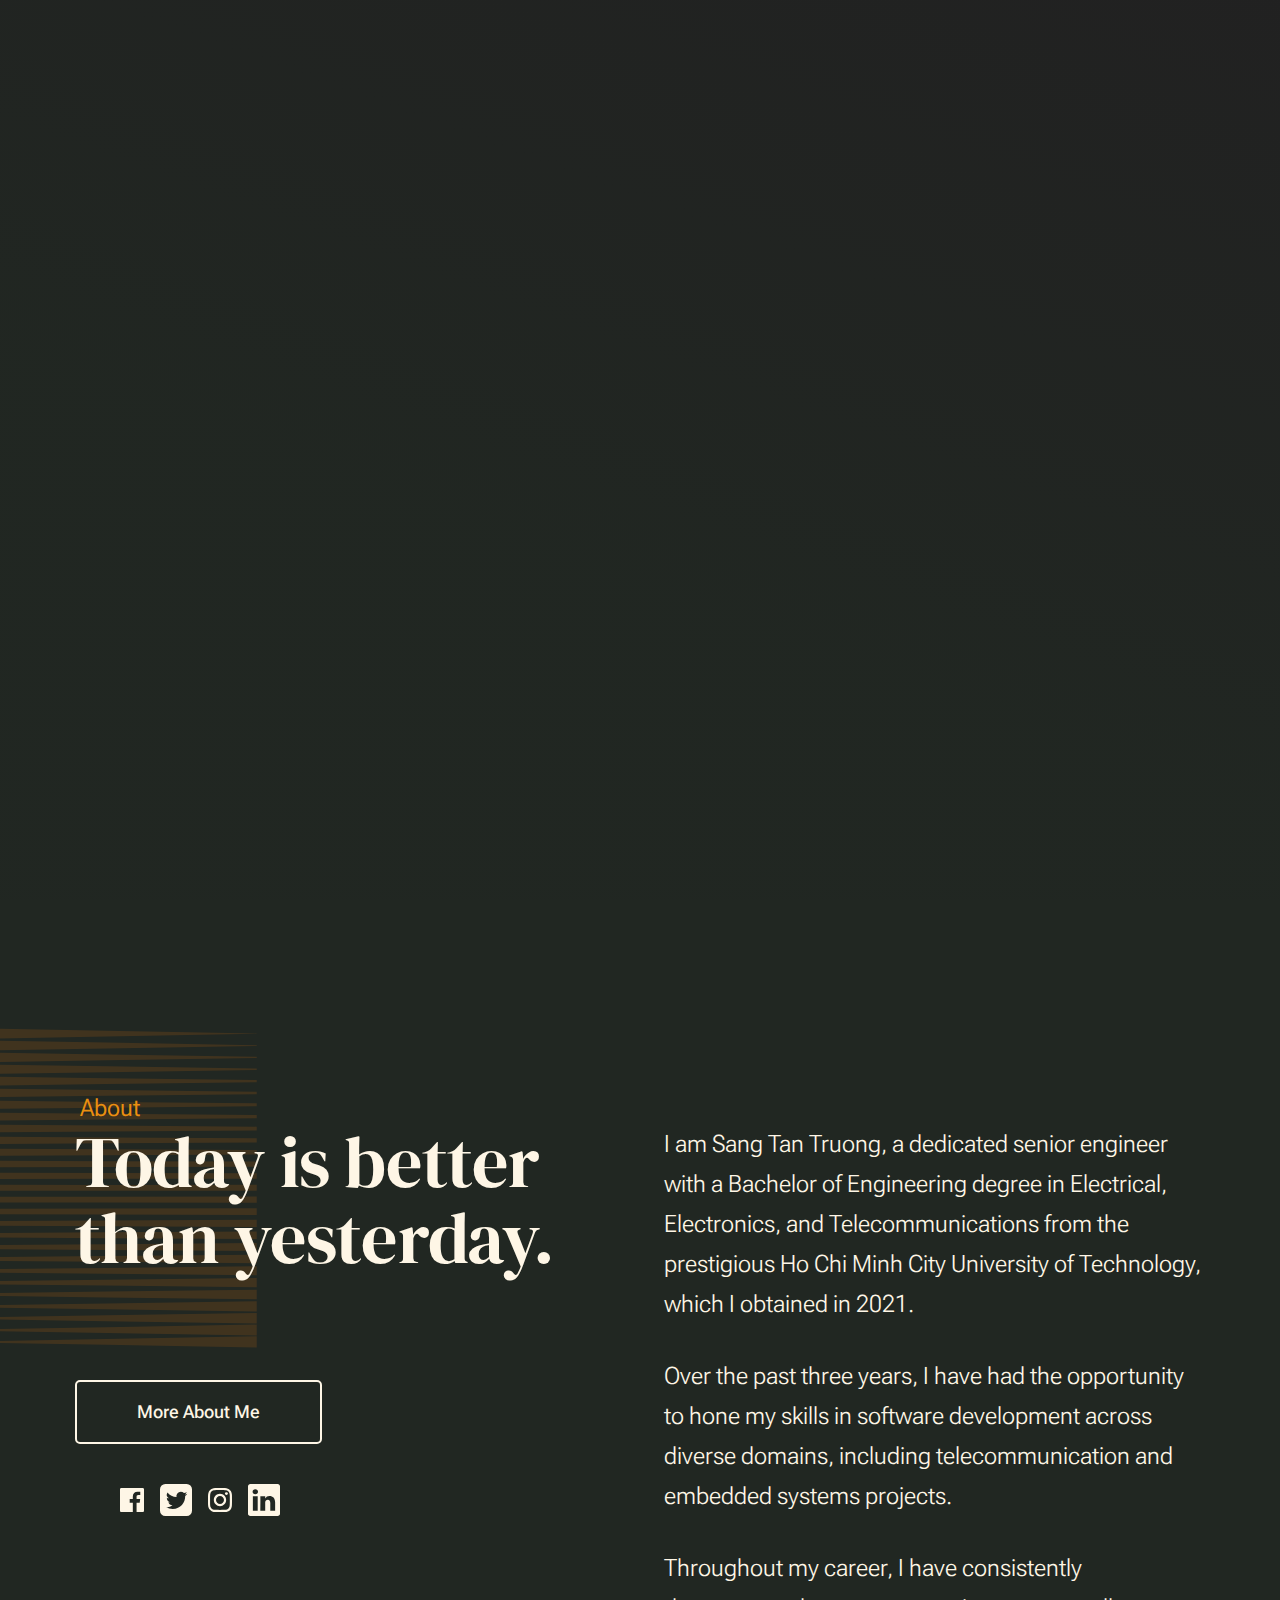
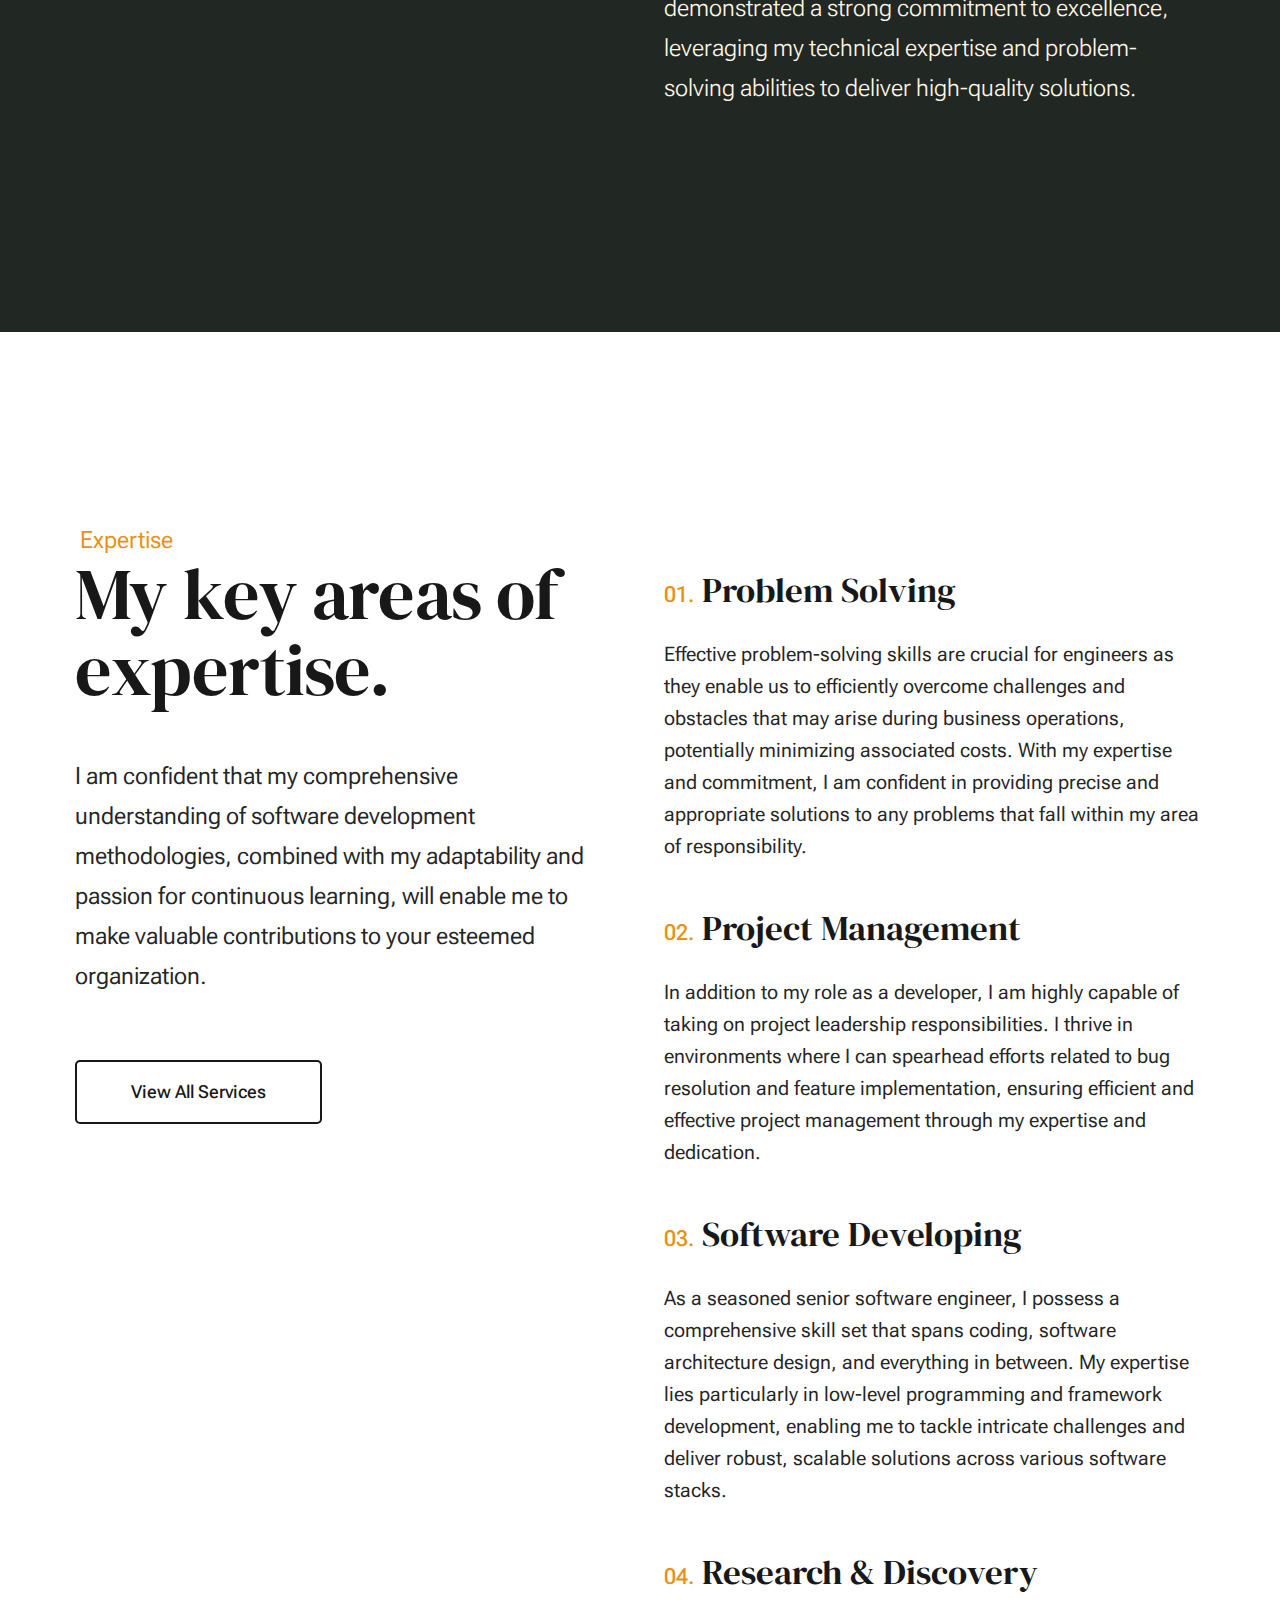
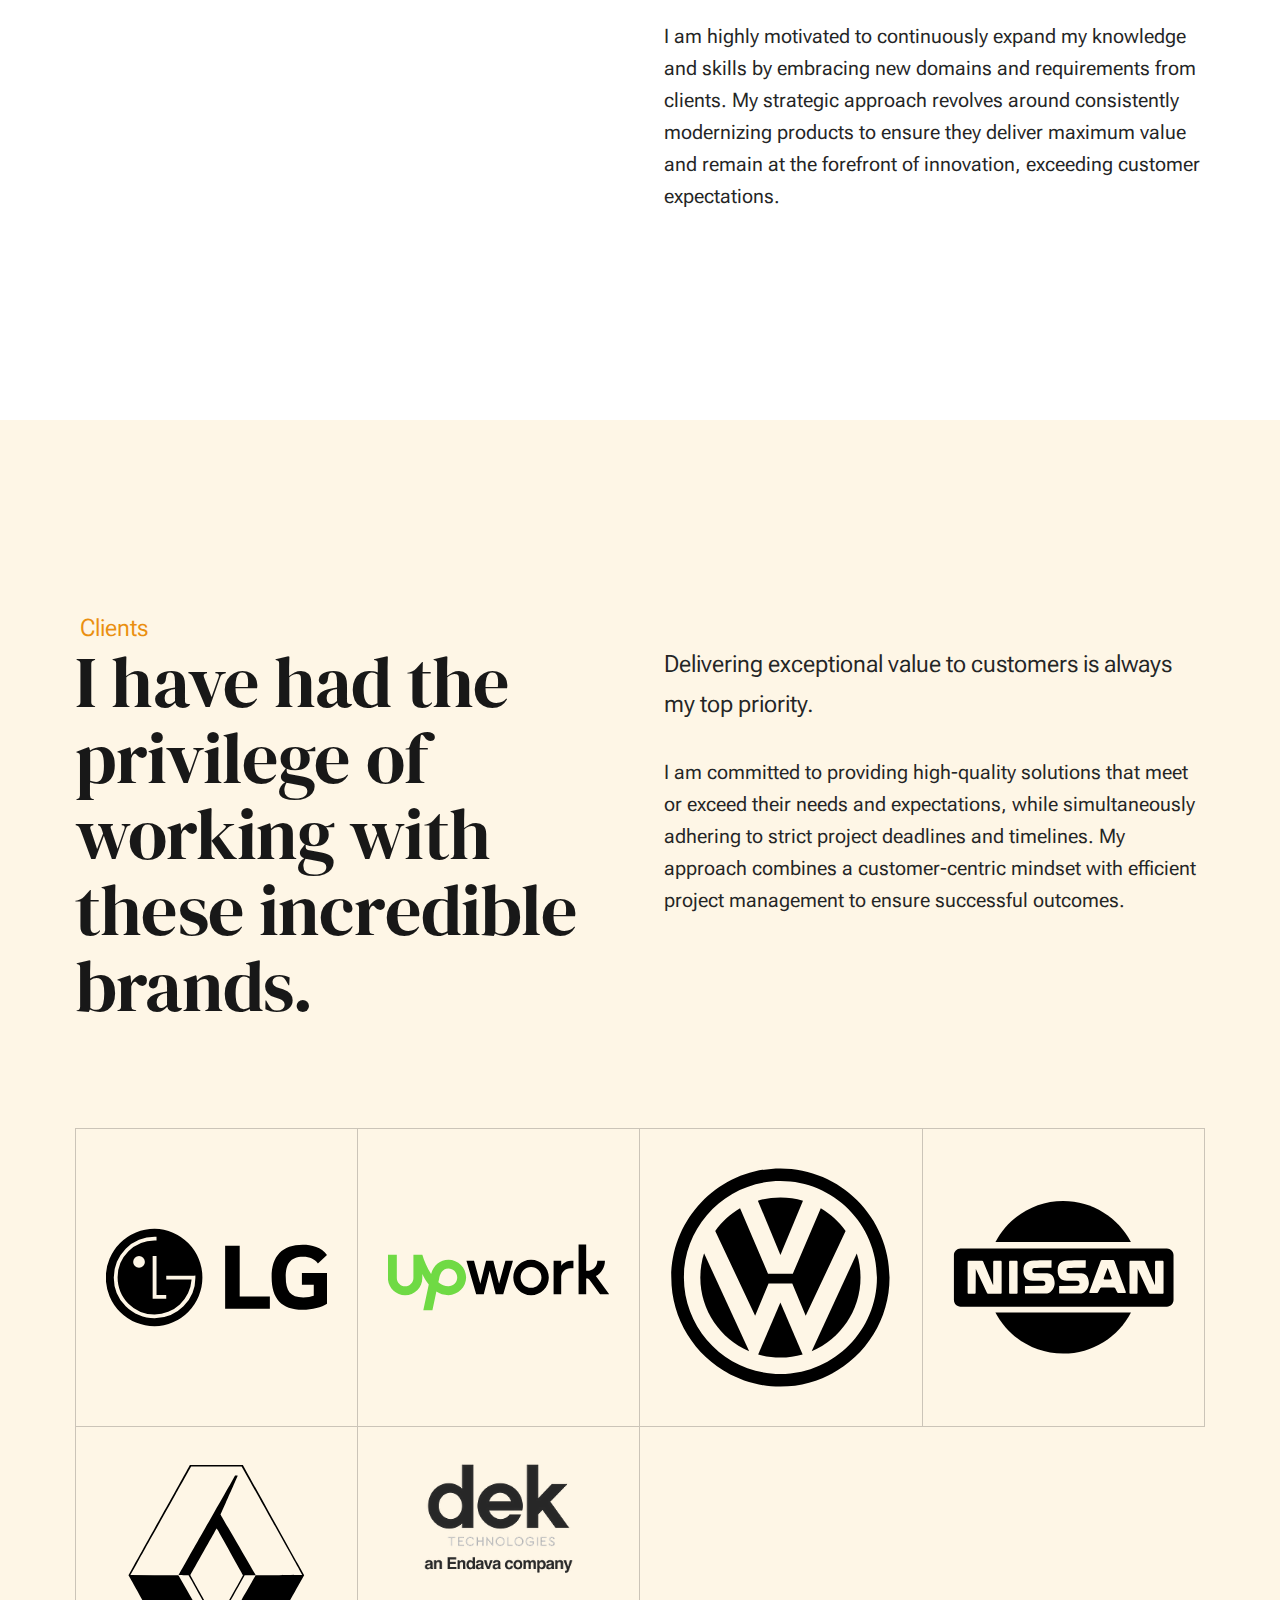
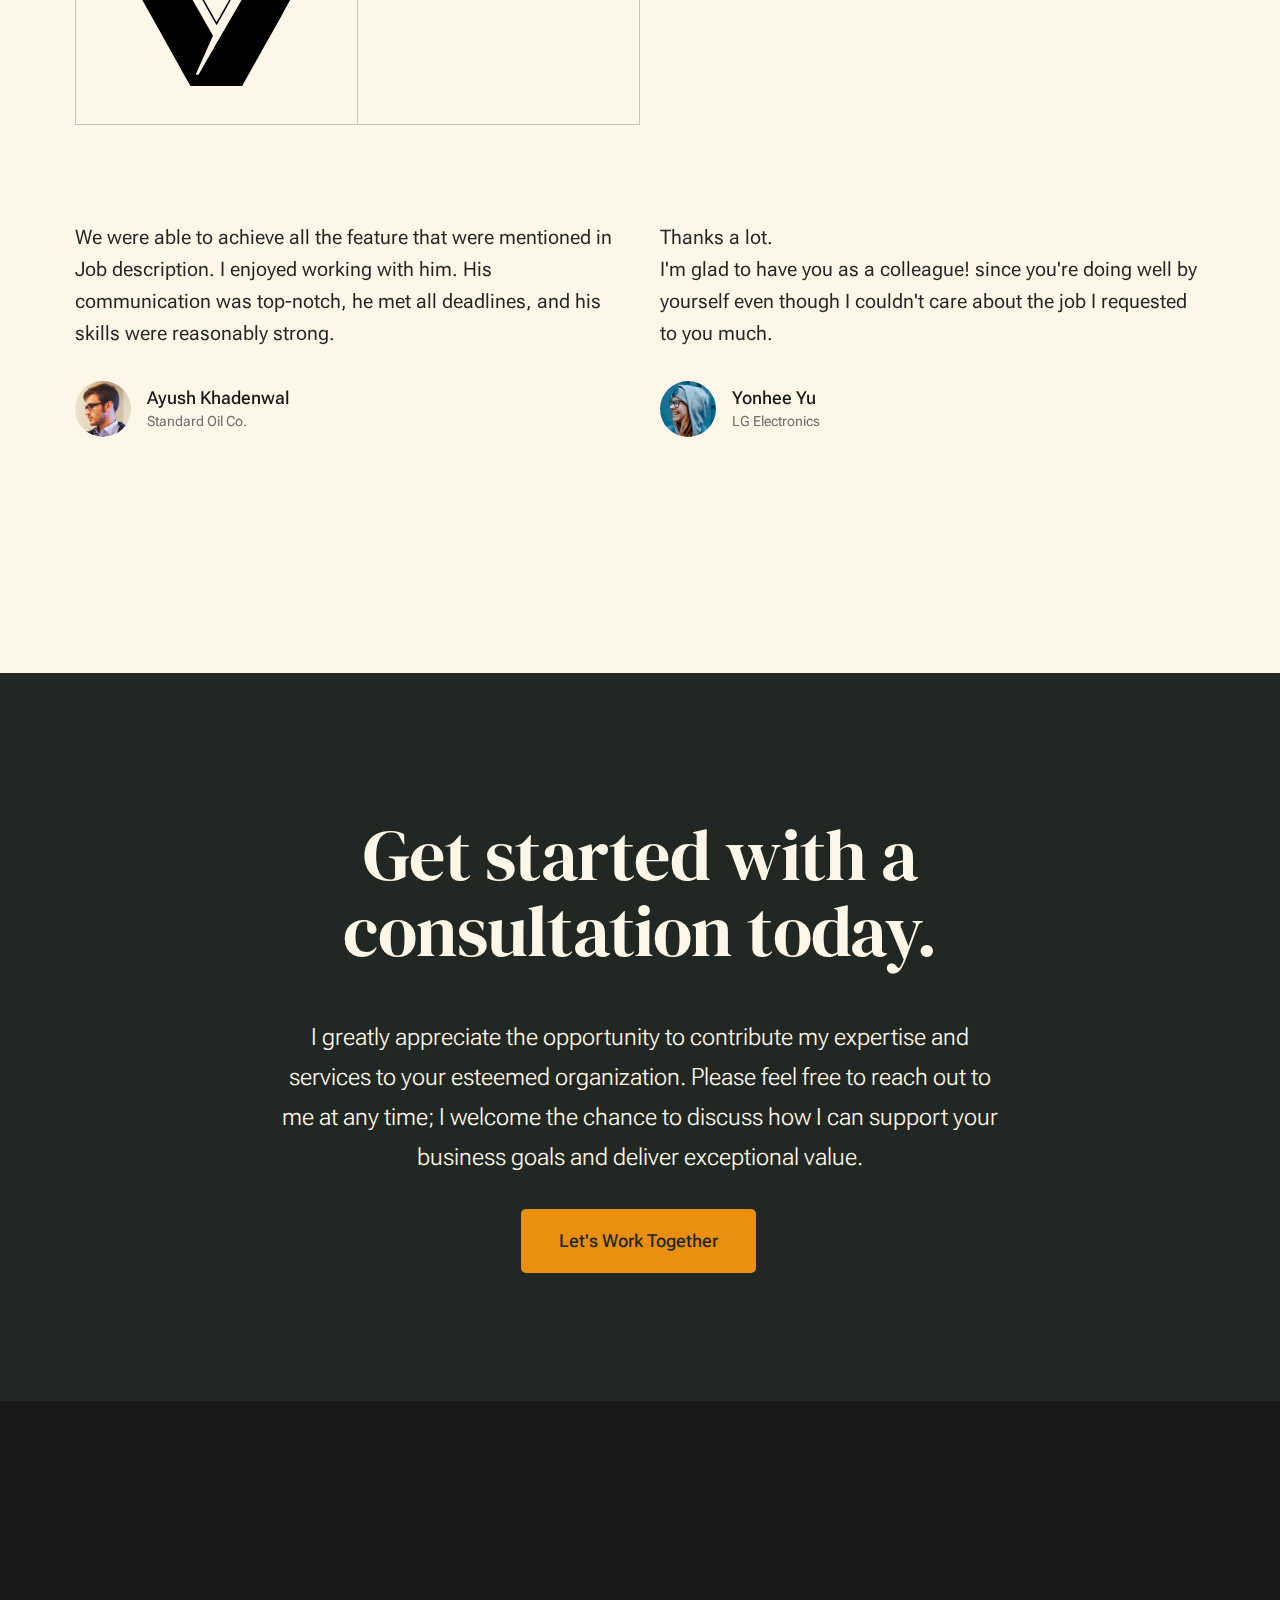
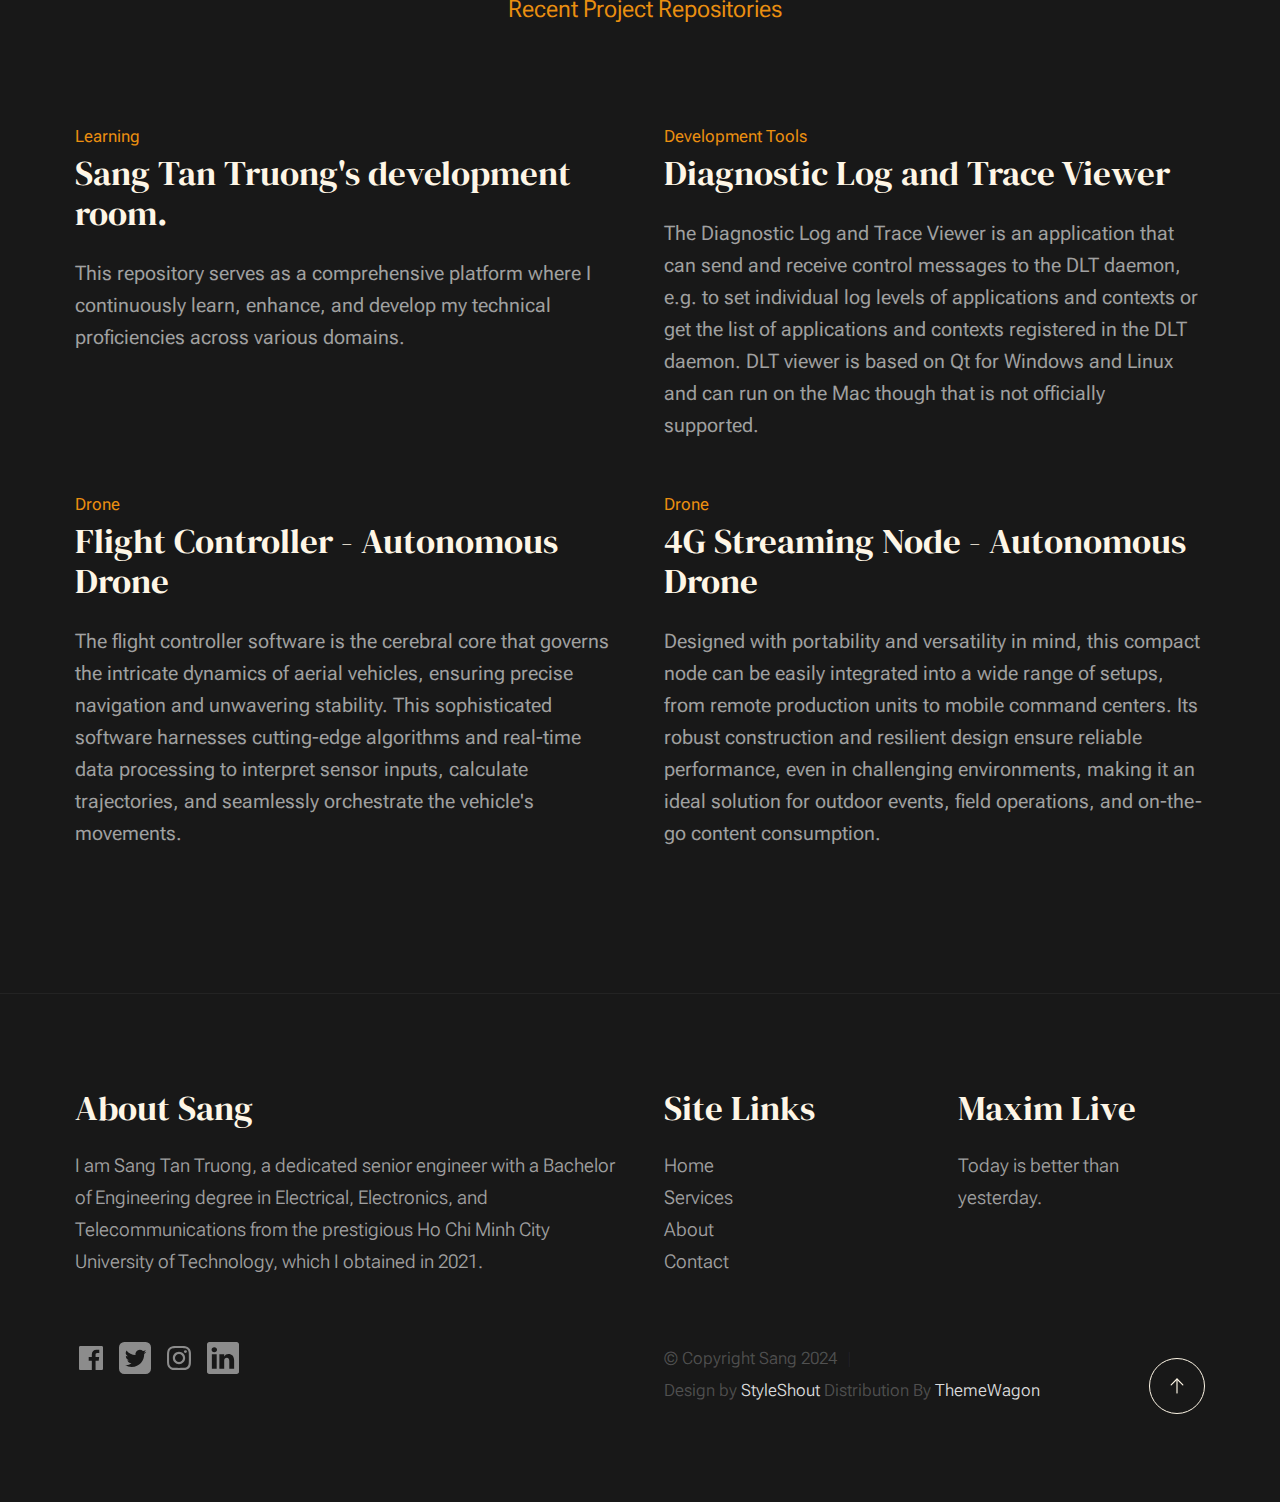
==== commit 83ac38bb: "Align the length of the testimonials" ====
--- a/index.html
+++ b/index.html
@@ -365,7 +365,6 @@
                             <div class="swiper-wrapper">
                                 <div class="testimonials__slide swiper-slide">
                                     <p>
-                                        Sang has done great work in developing C-Library for GSM module with MCU RP2040.
                                         We were able to achieve all the feature that were mentioned in Job description.
                                         I enjoyed working with him. His communication was top-notch, he met all deadlines,
                                         and his skills were reasonably strong.
@@ -380,7 +379,8 @@
                                 </div>
                                 <div class="testimonials__slide swiper-slide">
                                     <p>
-                                    Thanks a lot. I'm glad to have you as a colleague! since you're doing well by yourself
+                                    Thanks a lot.<br>
+                                    I'm glad to have you as a colleague! since you're doing well by yourself
                                     even though I couldn't care about the job I requested to you much.
                                     </p>
                                     <div class="testimonials__author">
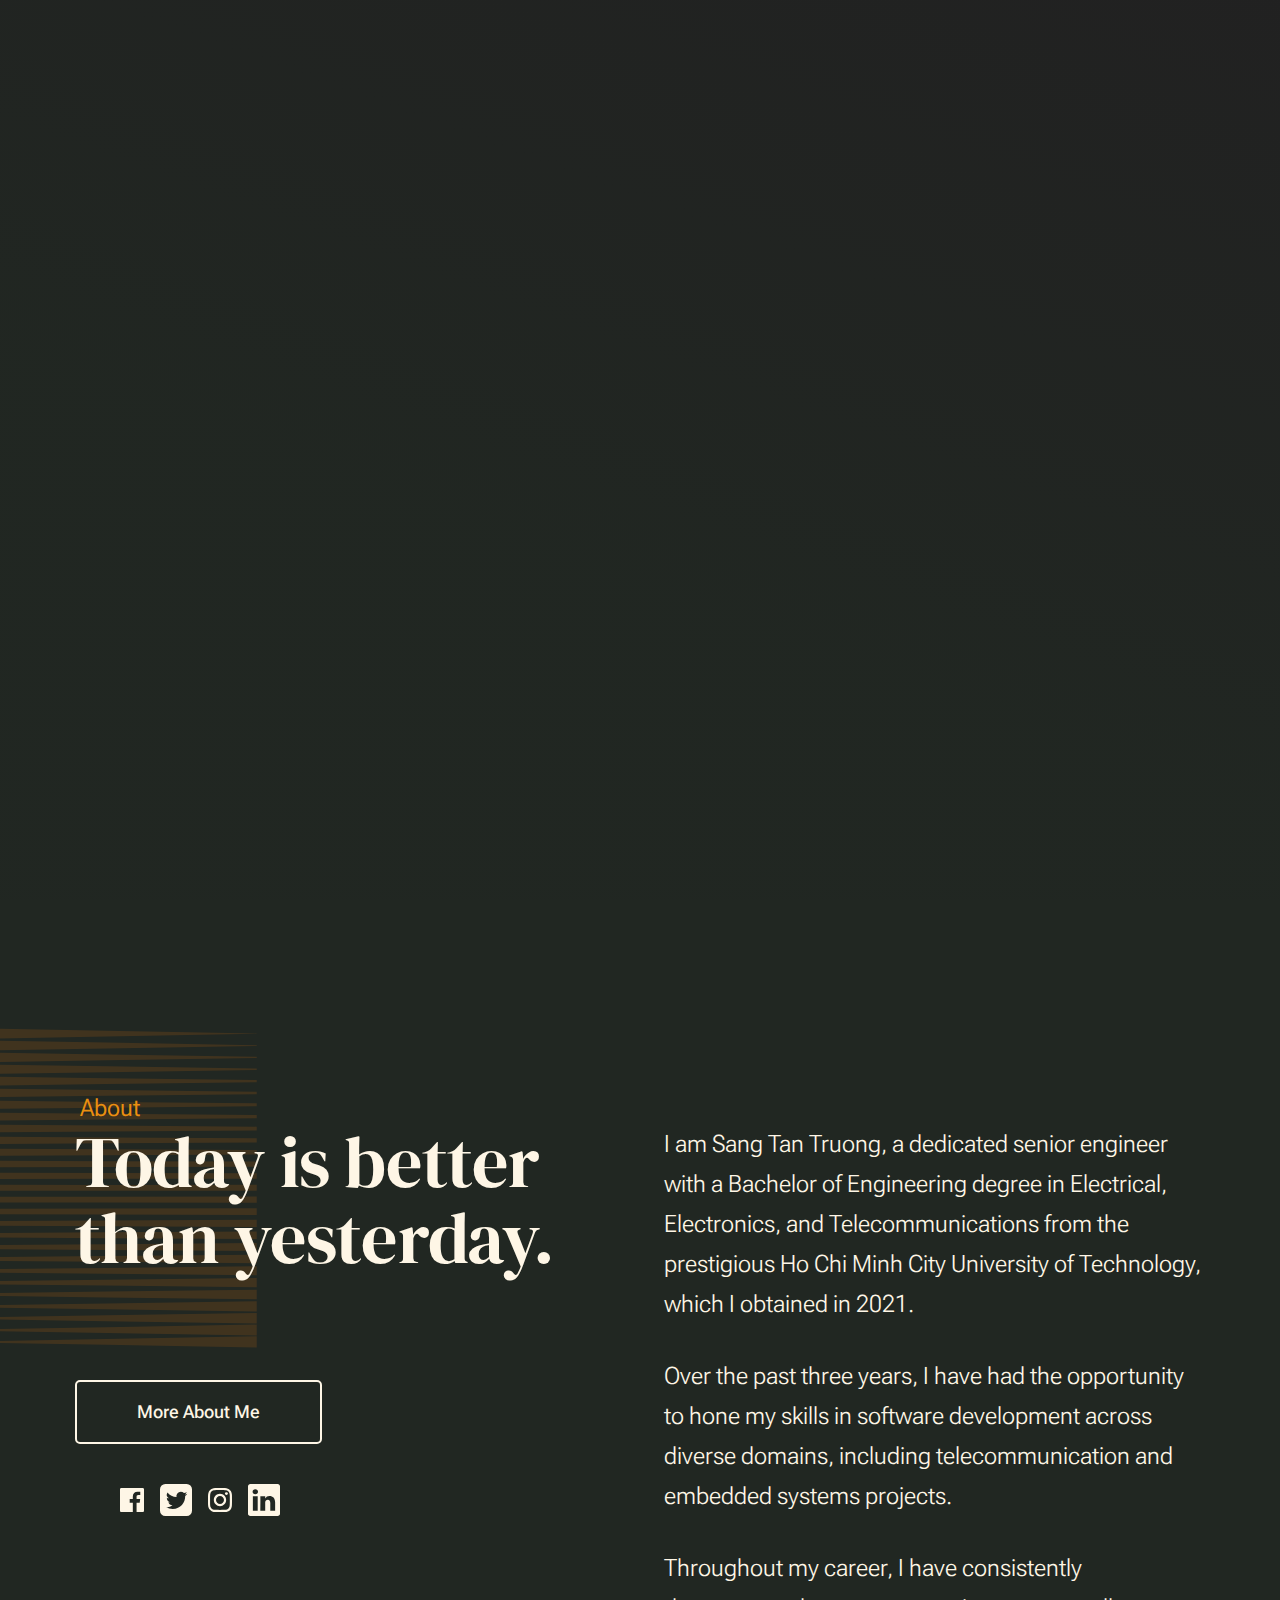
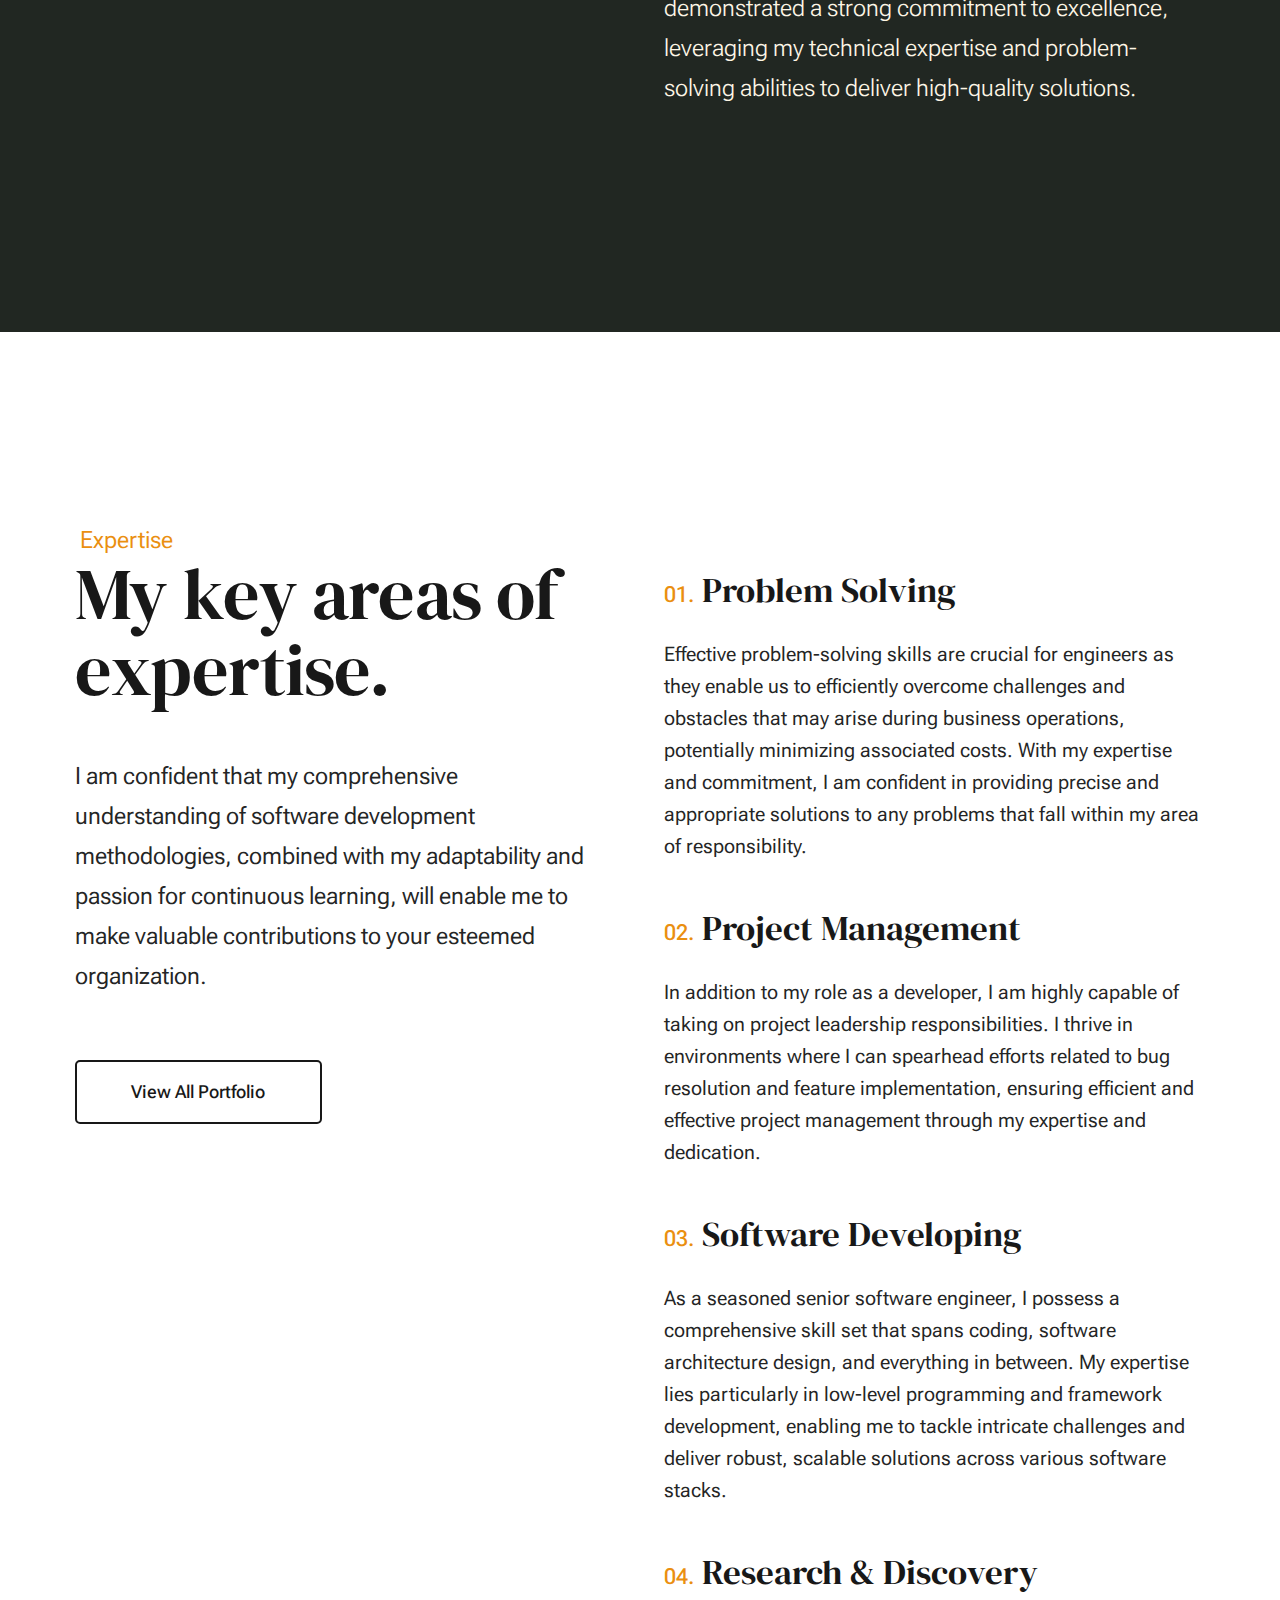
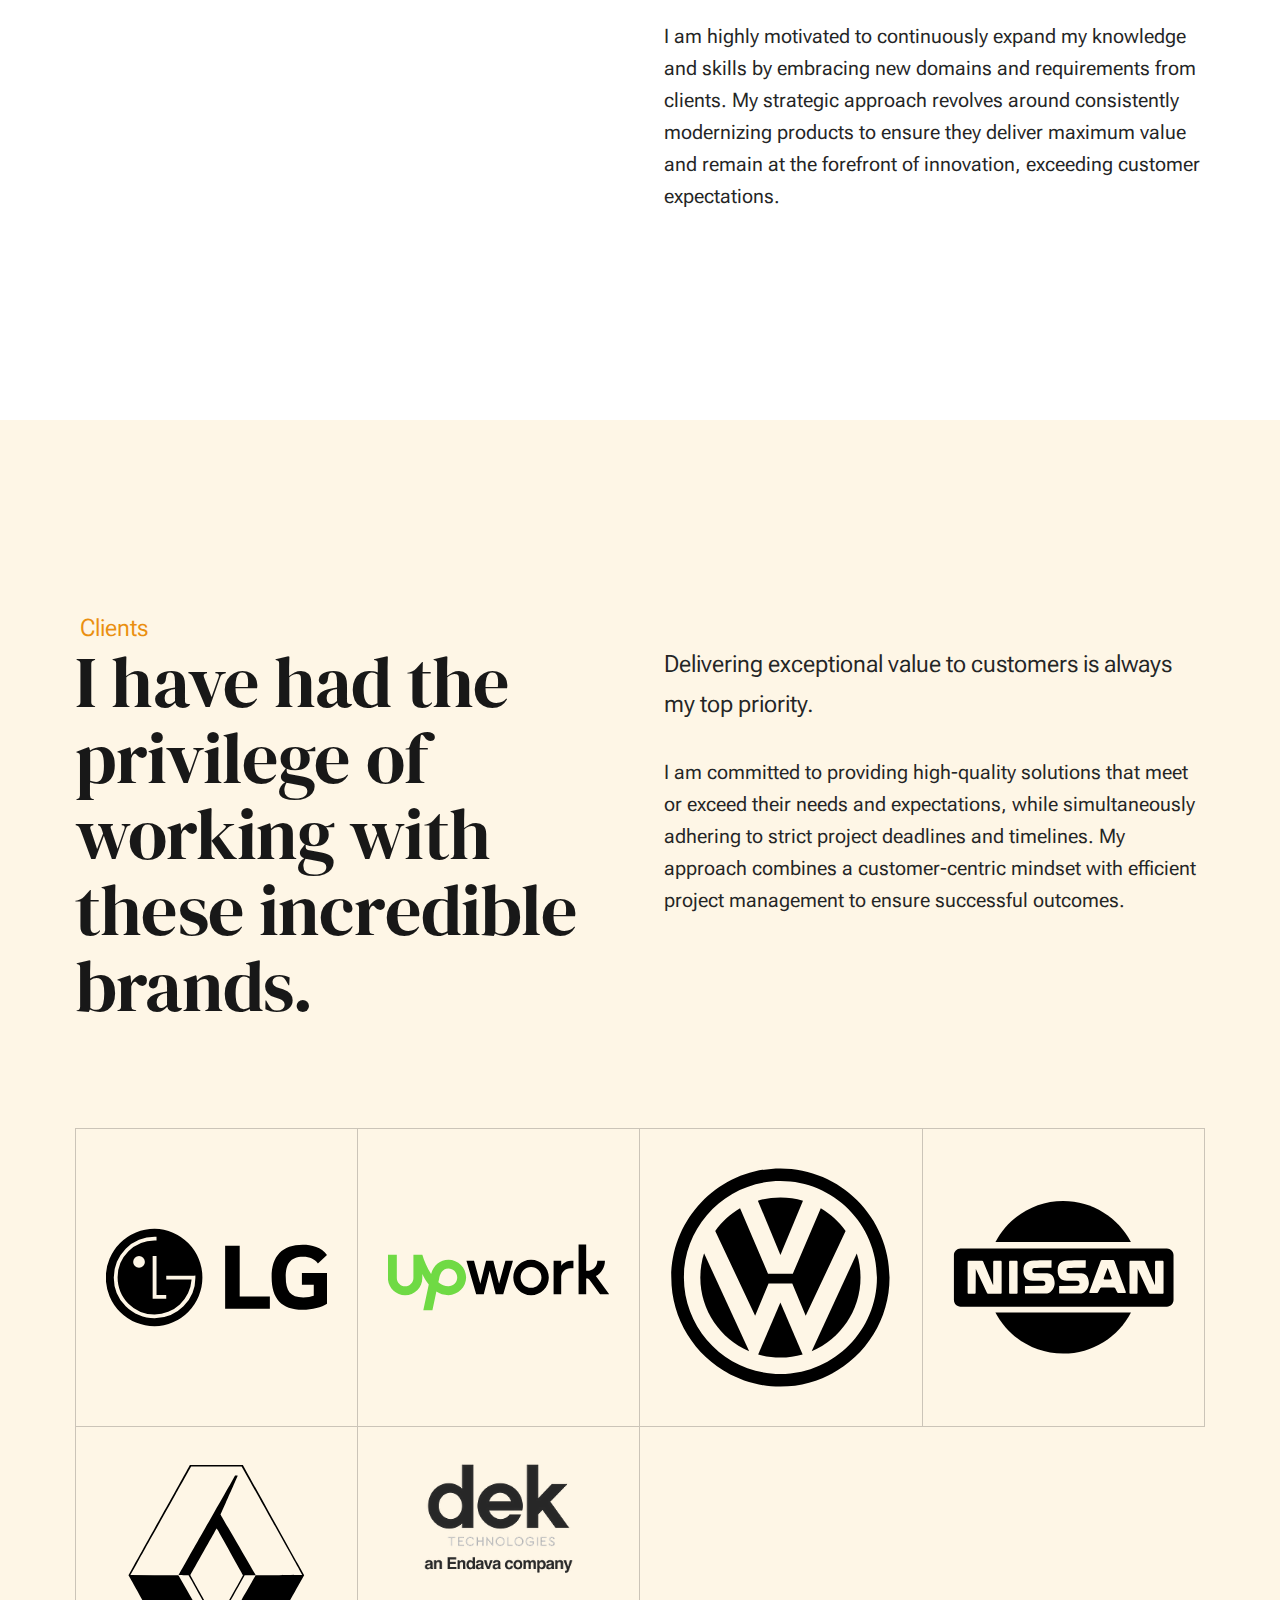
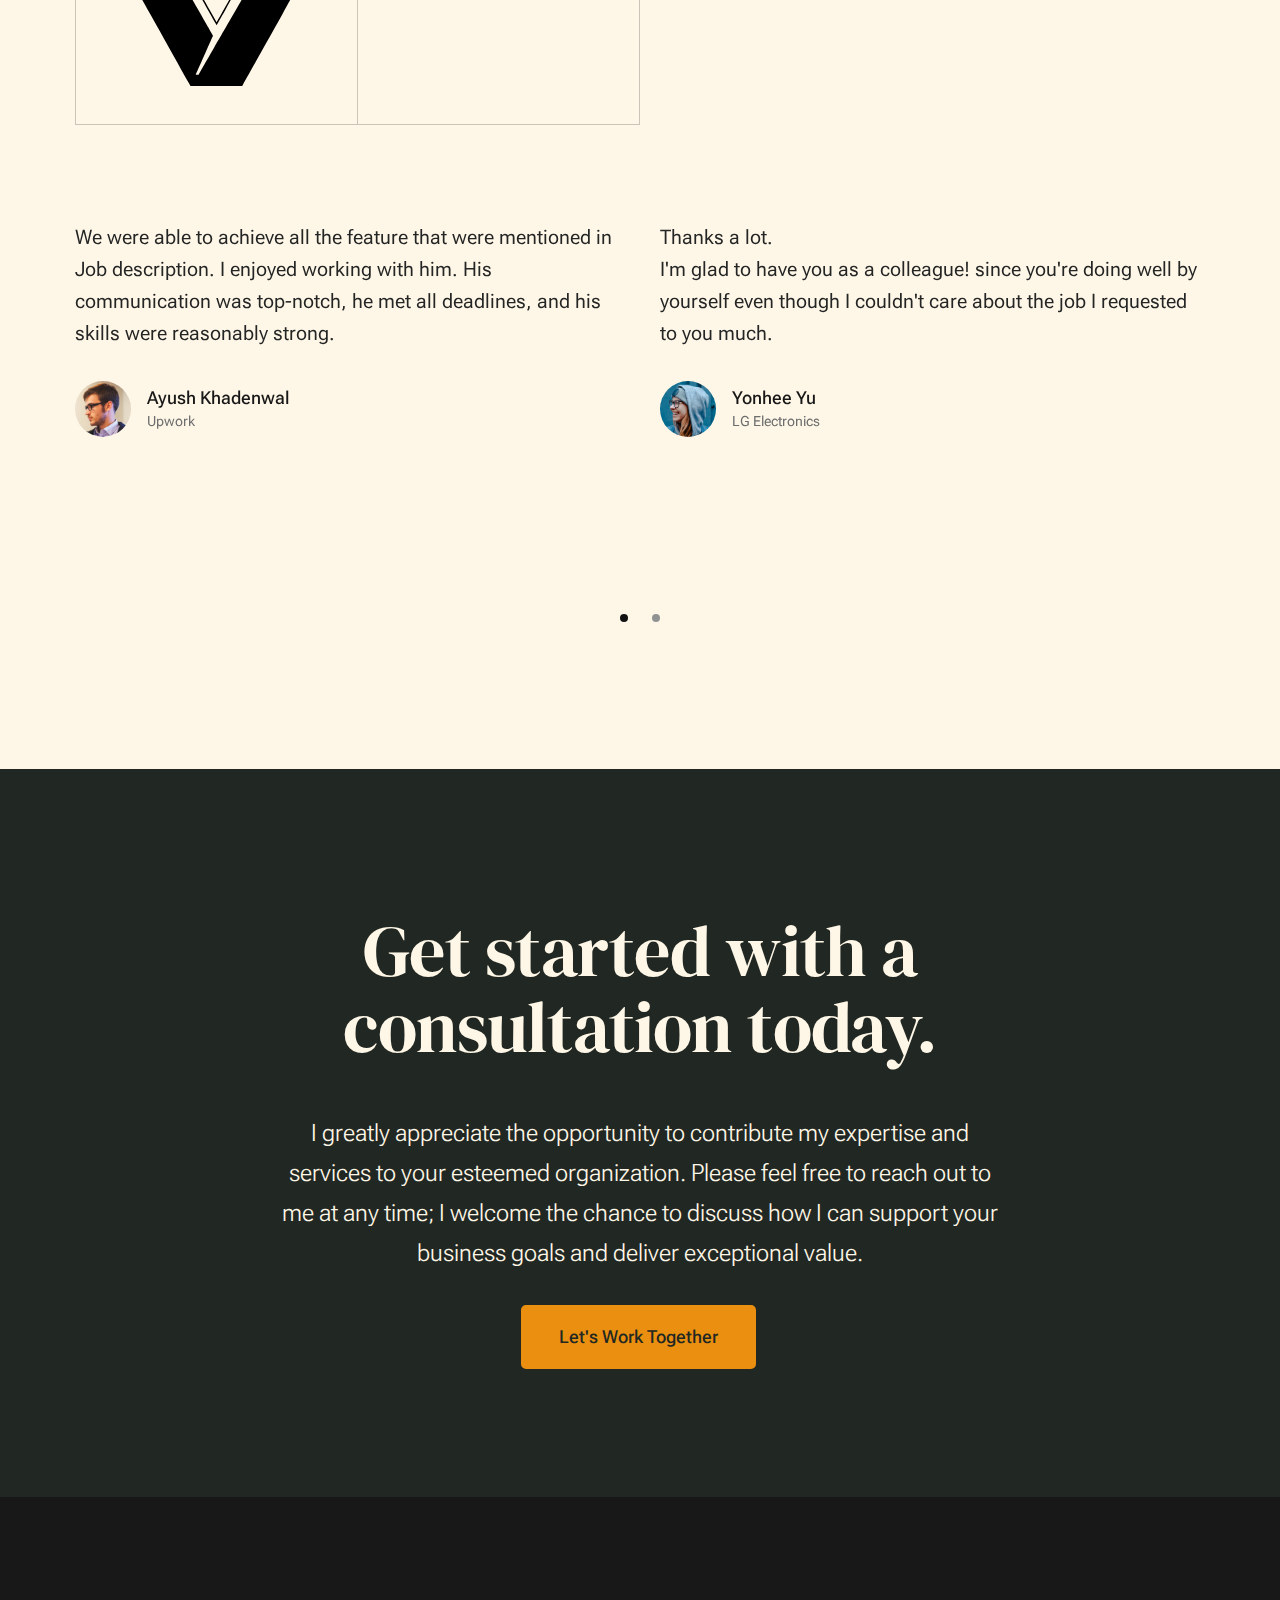
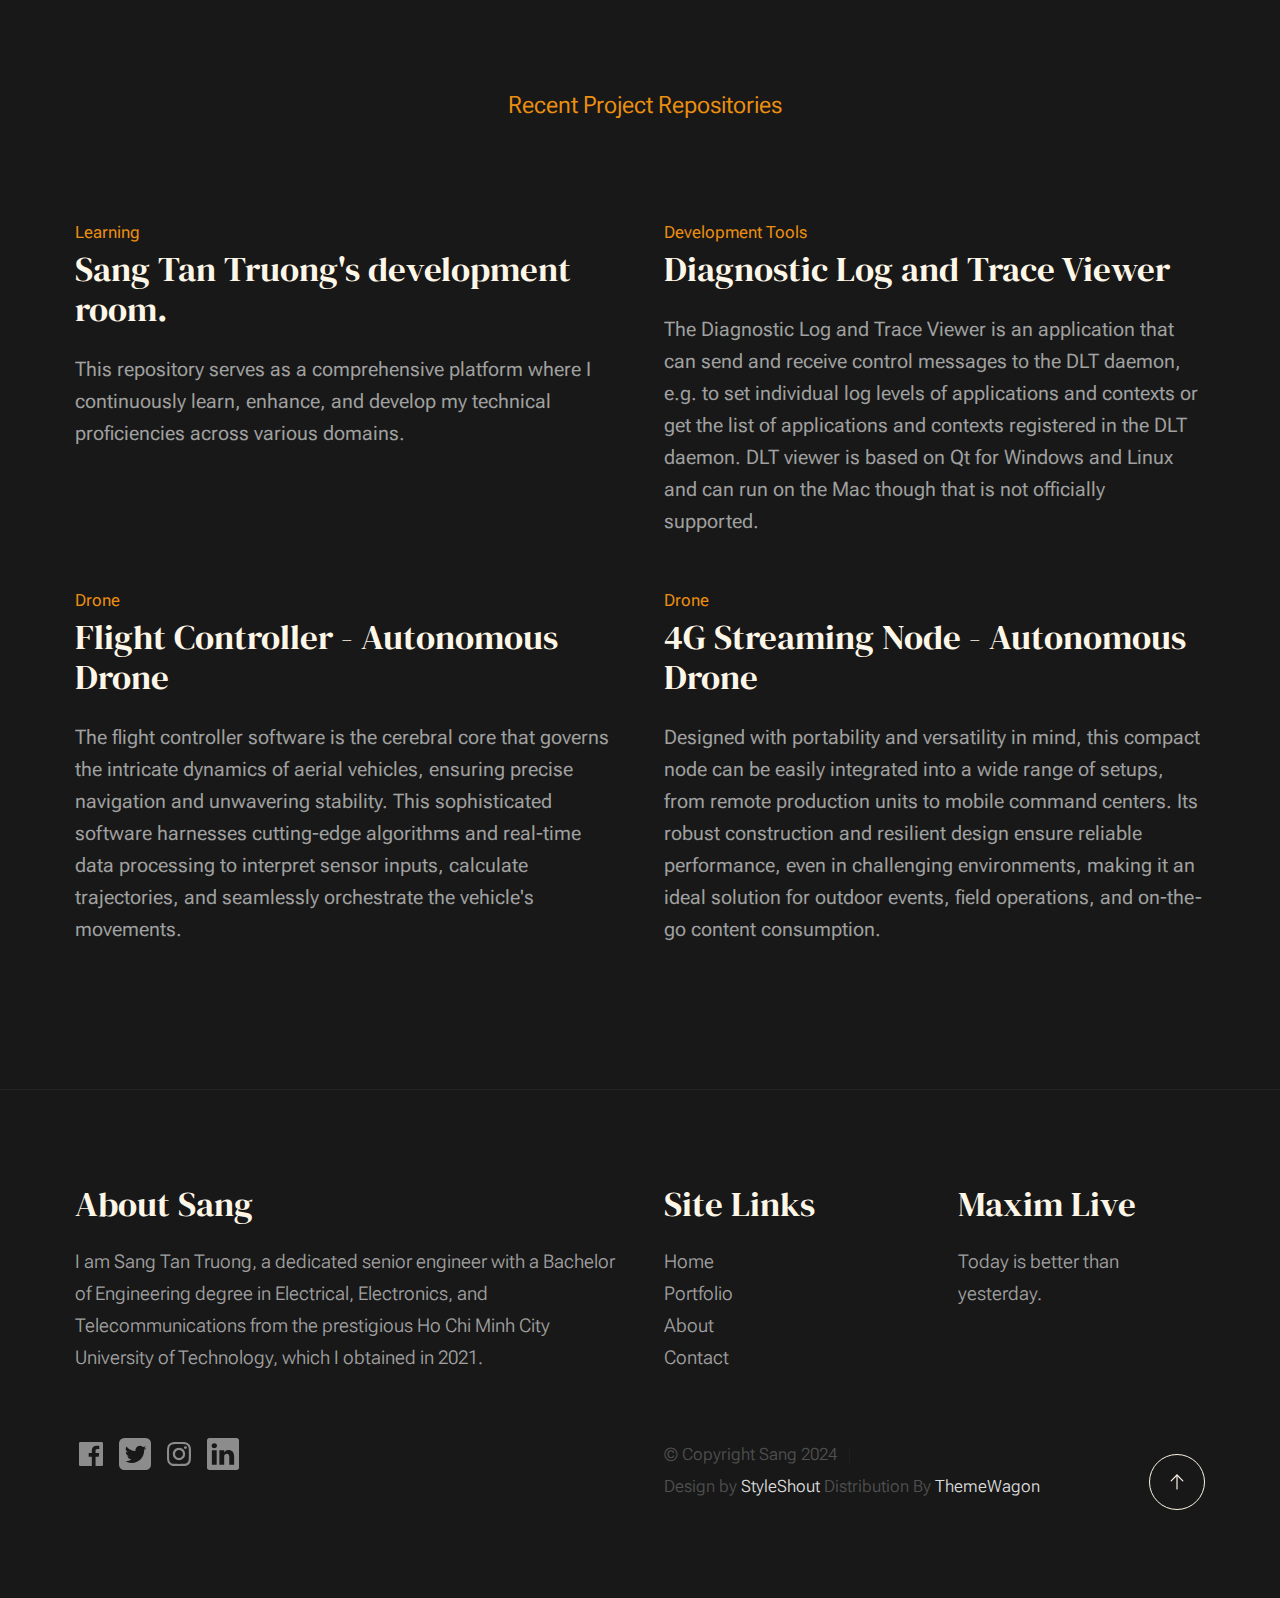
==== commit dcab2a33: "Update About - Portfolio and about pages" ====
--- a/index.html
+++ b/index.html
@@ -67,7 +67,7 @@
 
                     <ul class="s-header__menu-links">
                         <li><a href="about.html">About</a></li>
-                        <li><a href="services.html">Services</a></li>
+                        <li><a href="services.html">Portfolio</a></li>
                         <li><a href="contact.html">Contact</a></li>
                     </ul> <!-- s-header__menu-links -->
 
@@ -281,7 +281,7 @@
                         </div> <!-- end s-expertise__content-main -->
 
                         <div class="s-expertise__content-btn grid-section-split__bottom">
-                            <a href="services.html" class="btn btn--stroke u-fullwidth">View All Services</a>
+                            <a href="services.html" class="btn btn--stroke u-fullwidth">View All Portfolio</a>
                         </div> <!-- end s-about__content-btn -->
 
                     </div> <!-- end grid-block-->
@@ -373,7 +373,7 @@
                                         <img src="images/avatars/user-01.jpg" alt="Author image" class="testimonials__avatar">
                                         <cite class="testimonials__cite">
                                             <strong>Ayush Khadenwal</strong>
-                                            <span>Standard Oil Co.</span>
+                                            <span>Upwork</span>
                                         </cite>
                                     </div>
                                 </div>
@@ -388,6 +388,22 @@
                                         <cite class="testimonials__cite">
                                             <strong>Yonhee Yu</strong>
                                             <span>LG Electronics</span>
+                                        </cite>
+                                    </div>
+                                </div>
+                                <div class="testimonials__slide swiper-slide">
+                                    <p>
+                                        Sang has done good work on developing c-Library for Pico (Pp-2040) and I enjoyed working with him.
+                                        His communication was top-notch, he met all deadlines, and his skills were reasonably strong.
+                                        At one point I asked for an additional milestone and he was very forthcoming that
+                                        the additional work was outside his area of expertise.
+                                        I enjoyed working with Sang and will likely have additional jobs for him in the future.
+                                    </p>
+                                    <div class="testimonials__author">
+                                        <img src="images/avatars/user-01.jpg" alt="Author image" class="testimonials__avatar">
+                                        <cite class="testimonials__cite">
+                                            <strong>Ayush Khadenwal</strong>
+                                            <span>Upwork</span>
                                         </cite>
                                     </div>
                                 </div>
@@ -531,7 +547,7 @@
                     <h3>Site Links</h3>
                     <ul class="link-list">
                         <li><a href="index.html">Home</a></li>
-                        <li><a href="services.html" target="_blank">Services</a></li>
+                        <li><a href="services.html" target="_blank">Portfolio</a></li>
                         <li><a href="about.html" target="_blank">About</a></li>
                         <li><a href="contact.html" target="_blank">Contact</a></li>
                     </ul>
